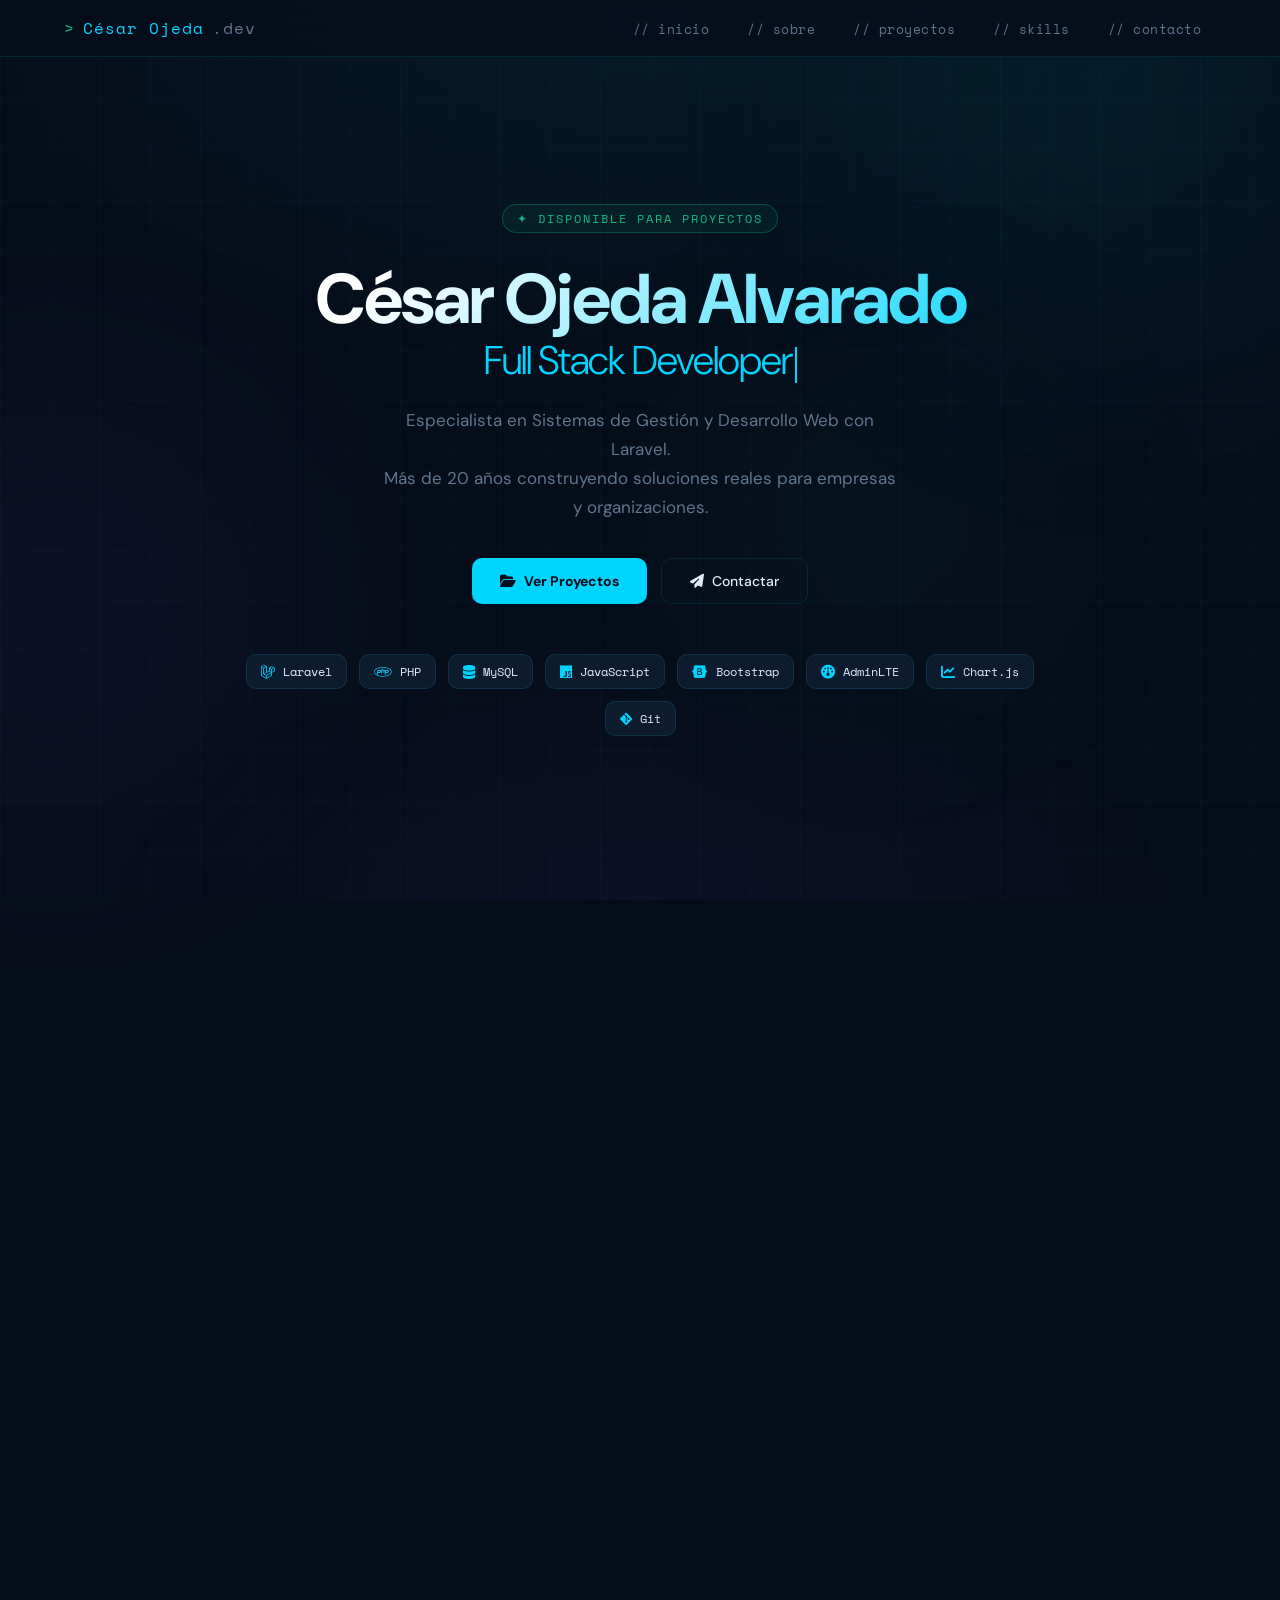
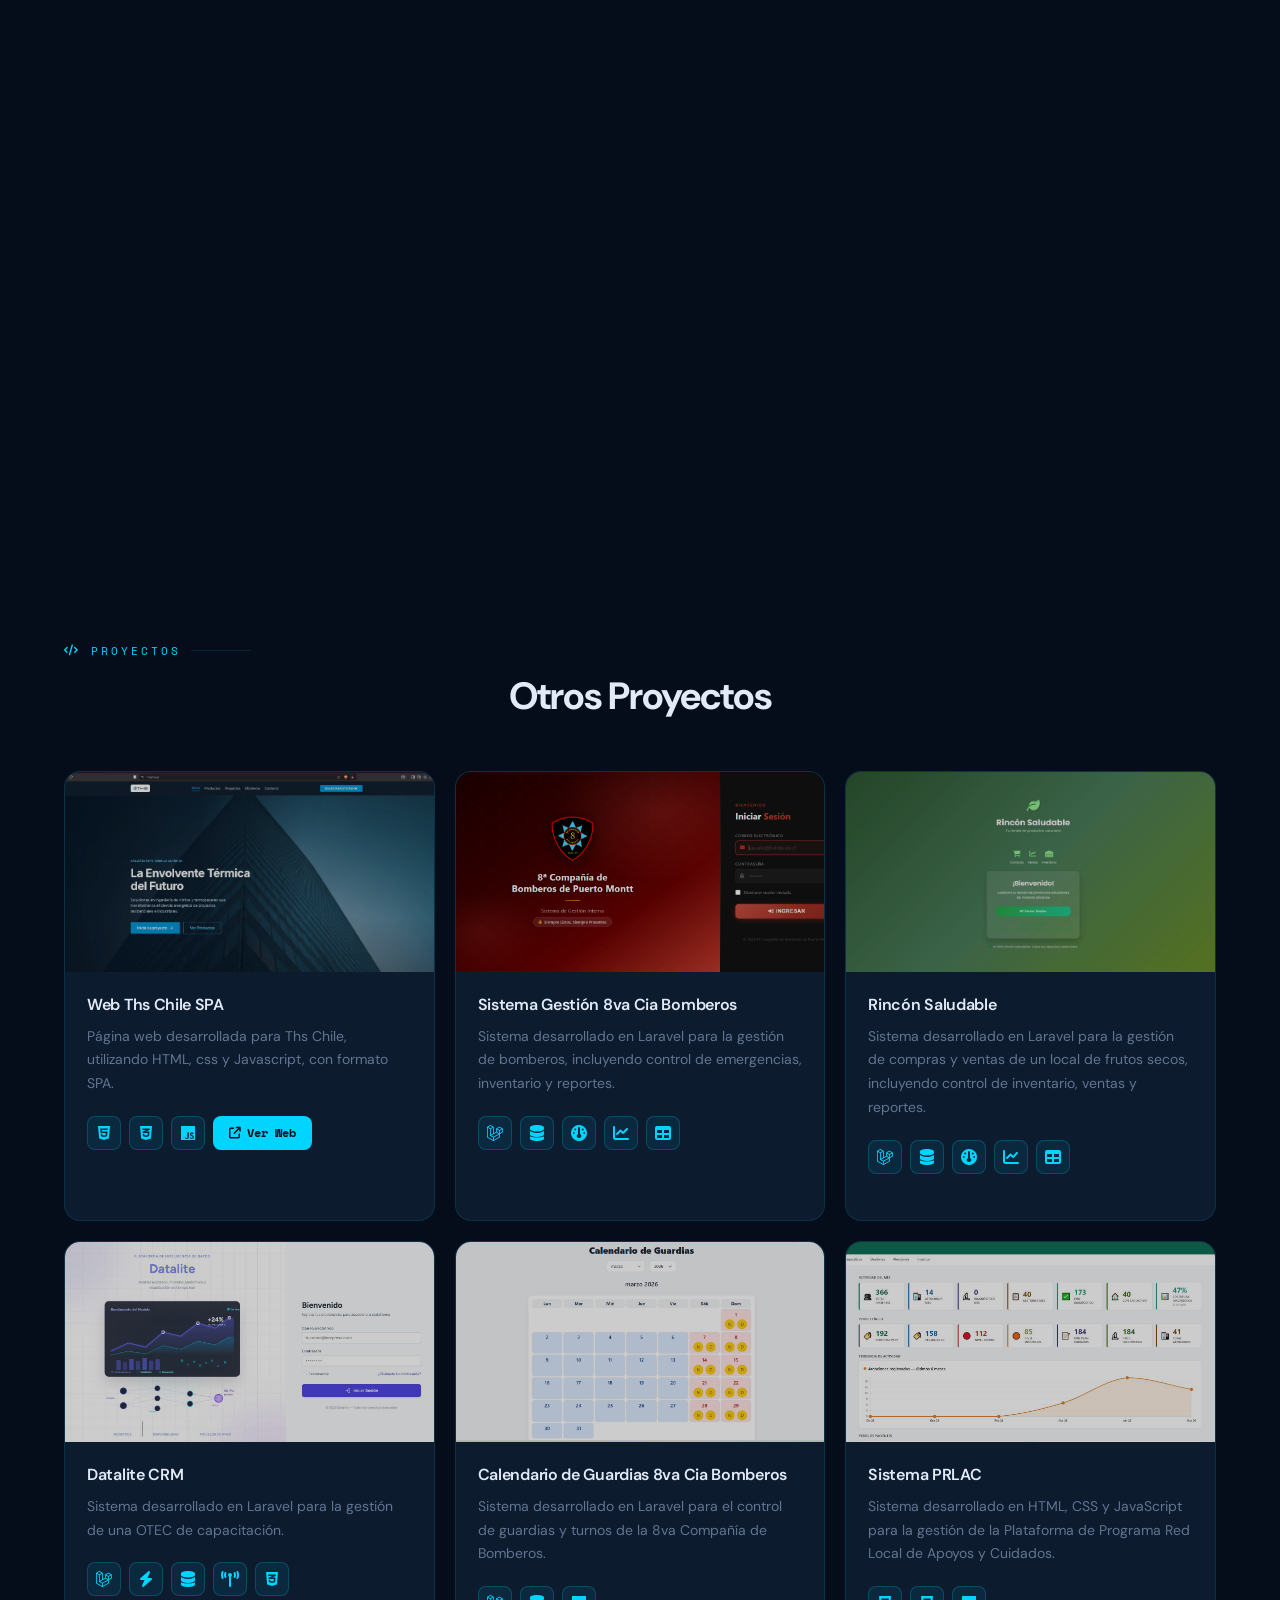
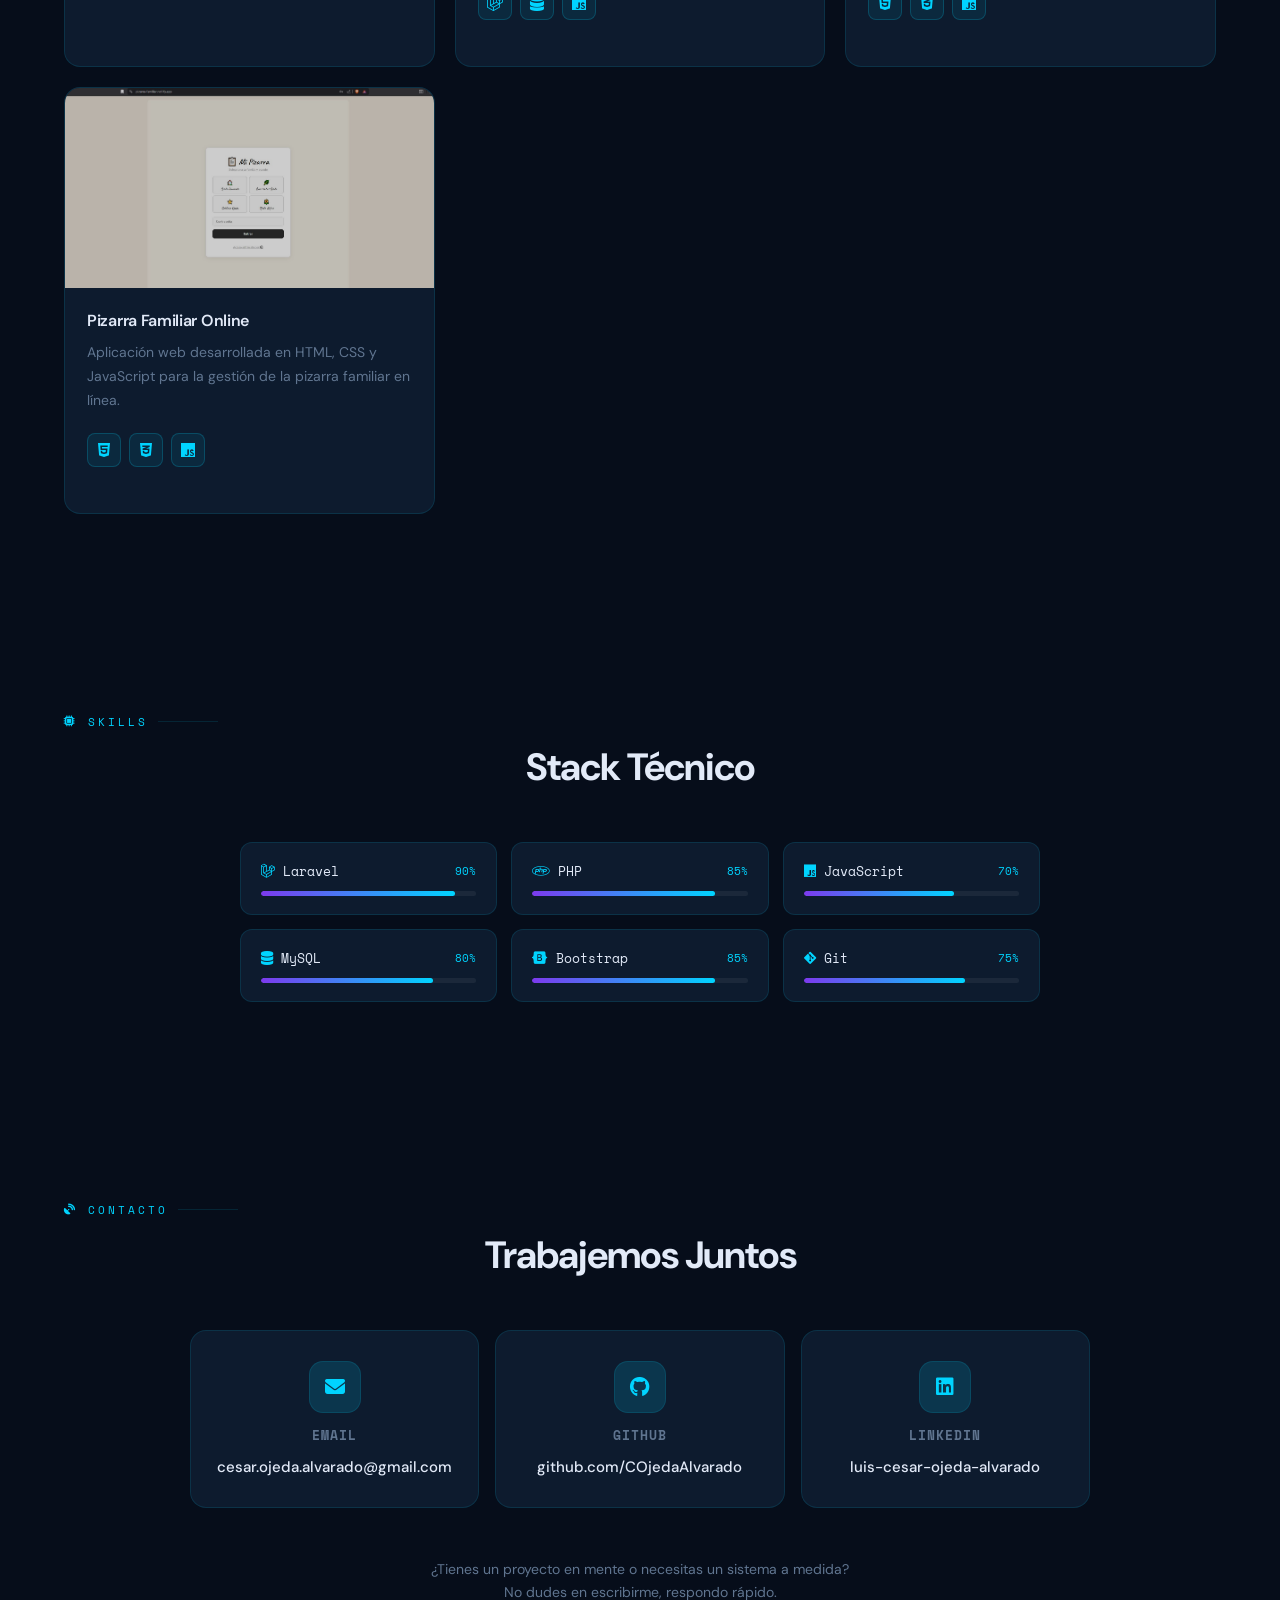
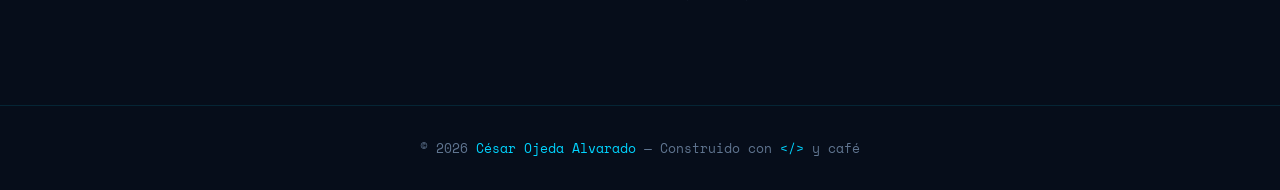
==== index.html @ c08c881d "Modify contact grid and add LinkedIn card Updated the contact grid layout and added a LinkedIn conta" ====
<!DOCTYPE html>
<html lang="es">
<head>
  <meta charset="UTF-8">
  <meta name="viewport" content="width=device-width, initial-scale=1.0">
  <title>César Ojeda Alvarado — Full Stack Developer</title>
  <link rel="icon" href="data:image/svg+xml,%3Csvg xmlns='http://www.w3.org/2000/svg' viewBox='0 0 100 100'%3E%3Crect width='100' height='100' rx='18' fill='%23060d1a'/%3E%3Crect x='4' y='4' width='92' height='92' rx='15' fill='none' stroke='%2300d4ff' stroke-width='2' opacity='0.5'/%3E%3Ctext x='50' y='56' font-size='34' font-weight='700' text-anchor='middle' fill='%2300d4ff' font-family='monospace' letter-spacing='-1'%3ECOA%3C/text%3E%3C/svg%3E">
  <link rel="stylesheet" href="https://cdnjs.cloudflare.com/ajax/libs/font-awesome/6.5.0/css/all.min.css">
  <link href="https://fonts.googleapis.com/css2?family=Space+Mono:wght@400;700&family=DM+Sans:wght@300;400;500;700&display=swap" rel="stylesheet">
  <style>
    /* LOADER */
    #loader{position:fixed;inset:0;background:#060d1a;display:flex;flex-direction:column;align-items:center;justify-content:center;gap:20px;z-index:9999;transition:opacity .5s ease}
    .loader-ring{position:relative;width:64px;height:64px}
    .loader-ring::before,.loader-ring::after{content:'';position:absolute;inset:0;border-radius:50%;border:3px solid transparent}
    .loader-ring::before{border-top-color:#00d4ff;animation:spin 1s linear infinite}
    .loader-ring::after{border-bottom-color:rgba(124,58,237,0.6);animation:spin 1.6s linear infinite reverse}
    .loader-dot{position:absolute;top:50%;left:50%;width:10px;height:10px;border-radius:50%;background:#00d4ff;transform:translate(-50%,-50%);box-shadow:0 0 12px #00d4ff;animation:pdot 1s ease-in-out infinite alternate}
    .loader-text{font-family:'Space Mono',monospace;font-size:12px;color:rgba(0,212,255,0.6);letter-spacing:3px;text-transform:uppercase;animation:fload 1.2s ease-in-out infinite alternate}
    @keyframes spin{to{transform:rotate(360deg)}}
    @keyframes pdot{from{opacity:.4;transform:translate(-50%,-50%) scale(.8)}to{opacity:1;transform:translate(-50%,-50%) scale(1.2)}}
    @keyframes fload{from{opacity:.3}to{opacity:.9}}

    /* BASE */
    :root{
      --bg:#060d1a;--surface:#0d1b2e;--accent:#00d4ff;--accent2:#7c3aed;
      --accent3:#10b981;--text:#e2eaf8;--muted:#607590;
      --border:rgba(0,212,255,0.12);--glow:rgba(0,212,255,0.15);
      --mono:'Space Mono',monospace;--sans:'DM Sans',sans-serif;
    }
    *,*::before,*::after{margin:0;padding:0;box-sizing:border-box}
    html{scroll-behavior:smooth}
    body{background:var(--bg);color:var(--text);font-family:var(--sans);overflow-x:hidden}
    body::before{content:'';position:fixed;inset:0;pointer-events:none;z-index:0;background-image:linear-gradient(rgba(0,212,255,0.03) 1px,transparent 1px),linear-gradient(90deg,rgba(0,212,255,0.03) 1px,transparent 1px);background-size:50px 50px}

    /* ORBS */
    .orb{position:fixed;border-radius:50%;filter:blur(120px);pointer-events:none;z-index:0;animation:drift 12s ease-in-out infinite alternate}
    .orb-1{width:500px;height:500px;background:rgba(0,212,255,0.06);top:-150px;right:-100px}
    .orb-2{width:400px;height:400px;background:rgba(124,58,237,0.07);bottom:10%;left:-150px;animation-delay:-5s}
    .orb-3{width:300px;height:300px;background:rgba(16,185,129,0.05);top:40%;right:20%;animation-delay:-3s}
    @keyframes drift{from{transform:translate(0,0) scale(1)}to{transform:translate(30px,-30px) scale(1.05)}}

    /* HEADER */
    header{position:fixed;width:100%;top:0;z-index:1000;background:rgba(6,13,26,0.85);backdrop-filter:blur(20px);-webkit-backdrop-filter:blur(20px);border-bottom:1px solid var(--border)}
    nav{display:flex;justify-content:space-between;align-items:center;max-width:1200px;margin:auto;padding:16px 24px}
    .logo{font-family:var(--mono);font-size:16px;color:var(--accent);letter-spacing:1px;display:flex;align-items:center;gap:8px;animation:lglow 3s ease-in-out infinite alternate}
    .logo span{color:var(--muted)}
    .logo::before{content:'>';color:var(--accent3);animation:blink 1.2s step-end infinite}
    @keyframes lglow{from{text-shadow:none}to{text-shadow:0 0 12px rgba(0,212,255,0.6),0 0 24px rgba(0,212,255,0.2)}}
    @keyframes blink{0%,100%{opacity:1}50%{opacity:0}}
    #navMenu{display:flex;list-style:none;gap:8px}
    #navMenu li a{color:var(--muted);text-decoration:none;font-size:13px;font-family:var(--mono);padding:6px 14px;border-radius:6px;border:1px solid transparent;transition:all .25s;letter-spacing:.5px}
    #navMenu li a:hover{color:var(--accent);border-color:var(--border);background:var(--glow)}
    .hamburger{display:none;flex-direction:column;justify-content:center;gap:5px;background:none;border:1px solid var(--border);border-radius:8px;padding:8px 10px;cursor:pointer;z-index:1100}
    .hamburger span{display:block;width:20px;height:2px;background:var(--accent);border-radius:2px;transition:all .3s;transform-origin:center}
    .hamburger.open span:nth-child(1){transform:translateY(7px) rotate(45deg)}
    .hamburger.open span:nth-child(2){opacity:0;transform:scaleX(0)}
    .hamburger.open span:nth-child(3){transform:translateY(-7px) rotate(-45deg)}

    /* HERO */
    .hero{position:relative;min-height:100vh;display:flex;align-items:center;justify-content:center;text-align:center;z-index:1;padding:120px 24px 80px;overflow:hidden}
    .hero::after{content:'';position:absolute;inset:0;pointer-events:none;background:radial-gradient(ellipse 80% 60% at 50% 0%,rgba(0,212,255,0.07) 0%,transparent 70%),radial-gradient(ellipse 60% 40% at 50% 100%,rgba(124,58,237,0.06) 0%,transparent 70%)}
    .hero-content{position:relative;z-index:2;max-width:860px}
    .hero-tag{display:inline-block;font-family:var(--mono);font-size:12px;color:var(--accent3);border:1px solid rgba(16,185,129,0.3);background:rgba(16,185,129,0.08);padding:5px 14px;border-radius:20px;margin-bottom:28px;letter-spacing:2px;text-transform:uppercase;animation:fadeUp .8s ease both}
    .hero h2{font-family:var(--sans);font-size:clamp(32px,5.5vw,72px);font-weight:700;line-height:1.1;letter-spacing:-2px;margin-bottom:10px;animation:fadeUp .8s ease .15s both}
    .hero h2 .name{display:block;white-space:nowrap;background:linear-gradient(135deg,#fff 20%,var(--accent) 100%);-webkit-background-clip:text;-webkit-text-fill-color:transparent;background-clip:text}
    .hero h2 .role{display:block;font-size:clamp(22px,4vw,40px);color:var(--accent);letter-spacing:-1px;font-weight:300;min-height:1.2em}
    .role-cursor{display:inline-block;width:2px;height:.9em;background:var(--accent);vertical-align:middle;margin-left:3px;animation:cblink .8s step-end infinite}
    @keyframes cblink{0%,100%{opacity:1}50%{opacity:0}}
    .hero-desc{color:var(--muted);font-size:17px;max-width:520px;margin:20px auto 36px;line-height:1.7;animation:fadeUp .8s ease .3s both}
    .hero-ctas{display:flex;gap:14px;justify-content:center;flex-wrap:wrap;animation:fadeUp .8s ease .45s both}
    @keyframes fadeUp{from{opacity:0;transform:translateY(24px)}to{opacity:1;transform:translateY(0)}}

    /* HERO TECH — igual estilo que skill-item */
    .hero-tech{display:flex;gap:12px;justify-content:center;flex-wrap:wrap;margin-top:50px;animation:fadeUp .8s ease .6s both}
    .tech-pill{
      display:inline-flex;align-items:center;gap:8px;
      font-family:var(--mono);font-size:12px;color:var(--text);
      background:var(--surface);
      border:1px solid var(--border);
      padding:8px 14px;border-radius:10px;
      transition:all .25s;
    }
    .tech-pill i{color:var(--accent);font-size:14px}
    .tech-pill:hover{border-color:rgba(0,212,255,0.4);background:rgba(0,212,255,0.08);transform:translateY(-2px);box-shadow:0 4px 14px rgba(0,212,255,0.15)}

    /* BUTTONS */
    .btn-primary{display:inline-flex;align-items:center;gap:8px;padding:13px 28px;background:var(--accent);color:var(--bg);border-radius:10px;text-decoration:none;font-weight:700;font-size:14px;transition:all .25s;position:relative;overflow:hidden}
    .btn-primary::before{content:'';position:absolute;inset:0;background:linear-gradient(135deg,transparent 30%,rgba(255,255,255,0.2));opacity:0;transition:opacity .25s}
    .btn-primary:hover{transform:translateY(-2px);box-shadow:0 8px 30px rgba(0,212,255,0.35)}
    .btn-primary:hover::before{opacity:1}
    .btn-ghost{display:inline-flex;align-items:center;gap:8px;padding:13px 28px;background:transparent;color:var(--text);border:1px solid var(--border);border-radius:10px;text-decoration:none;font-weight:500;font-size:14px;transition:all .25s}
    .btn-ghost:hover{border-color:var(--accent);color:var(--accent);background:var(--glow);transform:translateY(-2px)}

    /* SECTIONS */
    section{position:relative;z-index:1;padding:100px 24px;max-width:1200px;margin:auto}
    .section-label{font-family:var(--mono);font-size:11px;color:var(--accent);letter-spacing:3px;text-transform:uppercase;margin-bottom:12px;display:flex;align-items:center;gap:10px}
    .section-label::after{content:'';flex:1;height:1px;background:var(--border);max-width:60px}
    h3{font-size:clamp(28px,4vw,38px);font-weight:700;letter-spacing:-1px;margin-bottom:50px;text-align:center}

    /* SOBRE */
    #sobre > p{color:var(--muted);font-size:17px;line-height:1.8;max-width:700px;margin:0 auto 50px;text-align:center}
    .stats{display:grid;grid-template-columns:repeat(auto-fit,minmax(160px,1fr));gap:16px}
    .stat{background:var(--surface);border:1px solid var(--border);border-radius:16px;padding:28px 20px;text-align:center;transition:all .3s;position:relative;overflow:hidden}
    .stat::before{content:'';position:absolute;top:0;left:0;right:0;height:2px;background:linear-gradient(90deg,var(--accent2),var(--accent));opacity:0;transition:opacity .3s}
    .stat:hover{transform:translateY(-4px);border-color:rgba(0,212,255,0.3)}
    .stat:hover::before{opacity:1}
    .stat h4{font-size:38px;font-weight:700;color:var(--accent);font-family:var(--mono)}
    .stat p{font-size:13px;color:var(--muted);margin-top:4px}

    /* DESTACADO */
    .destacado{display:grid;grid-template-columns:1fr 1fr;background:var(--surface);border:1px solid var(--border);border-radius:20px;overflow:hidden;transition:border-color .3s}
    .destacado:hover{border-color:rgba(0,212,255,0.3)}
    .destacado img{width:100%;height:100%;min-height:320px;object-fit:cover;display:block;filter:brightness(0.85);transition:filter .4s}
    .destacado:hover img{filter:brightness(1)}
    .destacado-info{padding:40px;display:flex;flex-direction:column;justify-content:center}
    .destacado-info .proj-label{font-family:var(--mono);font-size:11px;color:var(--accent3);letter-spacing:2px;text-transform:uppercase;margin-bottom:12px}
    .destacado-info h4{font-size:24px;font-weight:700;letter-spacing:-.5px;margin-bottom:14px}
    .destacado-info p{color:var(--muted);font-size:14px;line-height:1.7;margin-bottom:20px}

    /* BADGES con icono + tooltip */
    .badges{display:flex;flex-wrap:wrap;gap:8px;margin-bottom:24px}
    .badges span{position:relative;display:inline-flex;align-items:center;justify-content:center;width:34px;height:34px;background:rgba(0,212,255,0.08);color:var(--accent);border:1px solid rgba(0,212,255,0.2);border-radius:8px;font-size:16px;cursor:default;transition:all .2s}
    .badges span:hover{background:rgba(0,212,255,0.18);border-color:rgba(0,212,255,0.5);transform:translateY(-2px);box-shadow:0 4px 14px rgba(0,212,255,0.2)}
    .badges span::after{content:attr(data-tip);position:absolute;bottom:calc(100% + 7px);left:50%;transform:translateX(-50%);background:#0d1b2e;color:var(--text);font-family:var(--mono);font-size:10px;letter-spacing:.5px;padding:4px 8px;border-radius:6px;border:1px solid var(--border);white-space:nowrap;pointer-events:none;opacity:0;transition:opacity .2s;z-index:10}
    .badges span::before{content:'';position:absolute;bottom:calc(100% + 2px);left:50%;transform:translateX(-50%);border:4px solid transparent;border-top-color:#0d1b2e;pointer-events:none;opacity:0;transition:opacity .2s;z-index:10}
    .badges span:hover::after,.badges span:hover::before{opacity:1}
    .card-buttons{display:flex;gap:10px;flex-wrap:wrap}
    .btn-small{display:inline-flex;align-items:center;gap:6px;padding:8px 16px;font-size:12px;border-radius:8px;font-weight:600;text-decoration:none;transition:all .2s;font-family:var(--mono)}
    .btn-small.primary{background:var(--accent);color:var(--bg)}
    .btn-small.primary:hover{box-shadow:0 4px 20px rgba(0,212,255,0.35);transform:translateY(-1px)}
    .btn-small.ghost{background:transparent;color:var(--text);border:1px solid var(--border)}
    .btn-small.ghost:hover{border-color:var(--accent);color:var(--accent)}

    /* GRID */
    .grid{display:grid;grid-template-columns:repeat(auto-fit,minmax(280px,1fr));gap:20px}
    .card{background:var(--surface);border:1px solid var(--border);border-radius:16px;overflow:hidden;transition:all .3s}
    .card:hover{transform:translateY(-6px);border-color:rgba(0,212,255,0.3)}
    .card-img-wrap{overflow:hidden}
    .card img{width:100%;height:200px;object-fit:cover;display:block;filter:brightness(0.8);transition:transform .5s,filter .3s}
    .card:hover img{transform:scale(1.04);filter:brightness(1)}
    .card-body{padding:22px}
    .card-body h4{font-size:16px;font-weight:600;margin-bottom:10px;letter-spacing:-.3px}

    /* SKILLS */
    .skills-grid{display:grid;grid-template-columns:repeat(auto-fit,minmax(240px,1fr));gap:14px;max-width:800px;margin:auto}
    .skill-item{background:var(--surface);border:1px solid var(--border);border-radius:12px;padding:18px 20px;transition:border-color .3s}
    .skill-item:hover{border-color:rgba(0,212,255,0.3)}
    .skill-header{display:flex;justify-content:space-between;align-items:center;margin-bottom:10px}
    .skill-name{font-family:var(--mono);font-size:13px;color:var(--text);display:flex;align-items:center;gap:8px}
    .skill-name i{color:var(--accent);font-size:14px}
    .skill-pct{font-family:var(--mono);font-size:11px;color:var(--accent)}
    .barra{background:rgba(255,255,255,0.06);border-radius:20px;height:5px;overflow:hidden}
    .progreso{height:100%;background:linear-gradient(90deg,var(--accent2),var(--accent));border-radius:20px;width:0;transition:width 1.4s cubic-bezier(.4,0,.2,1)}

    /* CONTACTO */
    #contacto{text-align:center}
    .contact-grid{display:grid;grid-template-columns:repeat(3,1fr);gap:16px;max-width:900px;margin:0 auto 50px}
    .contact-card{background:var(--surface);border:1px solid var(--border);border-radius:16px;padding:30px 24px;text-decoration:none;color:var(--text);transition:all .3s;display:flex;flex-direction:column;align-items:center;gap:12px;position:relative;overflow:hidden}
    .contact-card::before{content:'';position:absolute;bottom:0;left:0;right:0;height:2px;background:linear-gradient(90deg,var(--accent2),var(--accent));transform:scaleX(0);transition:transform .3s;transform-origin:left}
    .contact-card:hover{transform:translateY(-4px);border-color:rgba(0,212,255,0.3)}
    .contact-card:hover::before{transform:scaleX(1)}
    .contact-icon{width:52px;height:52px;border-radius:14px;background:var(--glow);border:1px solid var(--border);display:flex;align-items:center;justify-content:center;font-size:20px;color:var(--accent);transition:all .3s}
    .contact-card:hover .contact-icon{background:rgba(0,212,255,0.15);box-shadow:0 0 20px rgba(0,212,255,0.2)}
    .contact-card h4{font-size:13px;color:var(--muted);font-family:var(--mono);letter-spacing:1px}
    .contact-card p{font-size:15px;font-weight:500;word-break:break-all}
    .contact-note{color:var(--muted);font-size:14px;max-width:440px;margin:0 auto;line-height:1.7}

    /* FOOTER */
    footer{border-top:1px solid var(--border);text-align:center;padding:32px 24px;color:var(--muted);font-size:13px;font-family:var(--mono);position:relative;z-index:1}
    footer span{color:var(--accent)}

    /* BACK TO TOP */
    .back-top{position:fixed;bottom:28px;right:28px;width:44px;height:44px;background:var(--accent);color:var(--bg);border-radius:12px;display:flex;align-items:center;justify-content:center;text-decoration:none;font-size:16px;z-index:999;opacity:0;transform:translateY(12px);transition:opacity .3s,transform .3s,box-shadow .3s;pointer-events:none}
    .back-top.show{opacity:1;transform:translateY(0);pointer-events:all}
    .back-top:hover{box-shadow:0 6px 24px rgba(0,212,255,0.4);transform:translateY(-2px)}

    /* SCROLL REVEAL */
    .animar{opacity:0;transform:translateY(32px);transition:opacity .7s ease,transform .7s ease}
    .animar.visible{opacity:1;transform:translateY(0)}

    /* SCROLLBAR */
    ::-webkit-scrollbar{width:5px}
    ::-webkit-scrollbar-track{background:var(--bg)}
    ::-webkit-scrollbar-thumb{background:var(--border);border-radius:10px}

    /* MODAL CARRUSEL */
    .modal-overlay{position:fixed;inset:0;background:rgba(0,0,0,0.85);backdrop-filter:blur(8px);-webkit-backdrop-filter:blur(8px);z-index:2000;display:flex;align-items:center;justify-content:center;opacity:0;pointer-events:none;transition:opacity .3s ease}
    .modal-overlay.active{opacity:1;pointer-events:all}
    .modal-box{position:relative;width:90%;max-width:820px;background:var(--surface);border:1px solid var(--border);border-radius:20px;overflow:hidden;transform:scale(.95);transition:transform .3s ease}
    .modal-overlay.active .modal-box{transform:scale(1)}
    .modal-close{position:absolute;top:12px;right:12px;z-index:10;width:36px;height:36px;border-radius:10px;background:rgba(0,0,0,0.5);border:1px solid var(--border);color:var(--text);font-size:16px;cursor:pointer;display:flex;align-items:center;justify-content:center;transition:all .2s}
    .modal-close:hover{background:rgba(0,212,255,0.15);color:var(--accent);border-color:rgba(0,212,255,0.4)}
    .carousel{position:relative;width:100%;overflow:hidden}
    .carousel-track{display:flex;transition:transform .4s cubic-bezier(.4,0,.2,1);width:100%}
    .carousel-slide{flex:0 0 100%;width:100%}
    .carousel-slide img{width:100%;max-height:520px;object-fit:cover;display:block}
    .carousel-btn{position:absolute;top:50%;transform:translateY(-50%);z-index:5;width:40px;height:40px;border-radius:10px;background:rgba(6,13,26,0.7);border:1px solid var(--border);color:var(--text);font-size:15px;cursor:pointer;display:flex;align-items:center;justify-content:center;transition:all .2s}
    .carousel-btn:hover{background:rgba(0,212,255,0.2);border-color:rgba(0,212,255,0.5);color:var(--accent)}
    .carousel-prev{left:12px}
    .carousel-next{right:12px}
    .carousel-dots{display:flex;justify-content:center;gap:8px;padding:14px 0 18px}
    .carousel-dot{width:8px;height:8px;border-radius:50%;background:var(--border);cursor:pointer;transition:all .25s;border:none}
    .carousel-dot.active{background:var(--accent);box-shadow:0 0 8px rgba(0,212,255,0.5)}
    .card-img-wrap.clickable{cursor:pointer}
    .card-img-wrap.clickable img{transition:transform .5s,filter .3s,box-shadow .3s}
    .card-img-wrap.clickable:hover img{transform:scale(1.04);filter:brightness(1);box-shadow:0 0 0 2px rgba(0,212,255,0.4)}

    /* RESPONSIVE */
    @media(max-width:900px){
      .destacado{grid-template-columns:1fr}
      .destacado img{min-height:240px}
    }
    @media(max-width:640px){
      .hamburger{display:flex}
      #navMenu{position:fixed;top:0;left:0;right:0;flex-direction:column;gap:6px;background:rgba(6,13,26,0.97);backdrop-filter:blur(20px);-webkit-backdrop-filter:blur(20px);padding:80px 24px 40px;border-bottom:1px solid var(--border);transform:translateY(-110%);transition:transform .35s cubic-bezier(.4,0,.2,1);z-index:1050}
      #navMenu.open{transform:translateY(0)}
      #navMenu li a{display:block;font-size:16px;padding:14px 18px;border-radius:10px;border:1px solid transparent}
      #navMenu li a:hover{border-color:var(--border);background:var(--glow);color:var(--accent)}
      section{padding:70px 18px}
      .hero-tech{gap:8px}
      .tech-pill{font-size:11px;padding:7px 11px}
    }
  </style>
</head>
<body>

<div id="loader">
  <div class="loader-ring"><div class="loader-dot"></div></div>
  <div class="loader-text">cargando...</div>
</div>

<div class="orb orb-1"></div>
<div class="orb orb-2"></div>
<div class="orb orb-3"></div>

<header>
  <nav>
    <div class="logo">César Ojeda<span>.dev</span></div>
    <ul id="navMenu">
      <li><a href="#inicio">// inicio</a></li>
      <li><a href="#sobre">// sobre</a></li>
      <li><a href="#proyectos">// proyectos</a></li>
      <li><a href="#skills">// skills</a></li>
      <li><a href="#contacto">// contacto</a></li>
    </ul>
    <button class="hamburger" id="hamburger" aria-label="Abrir menú">
      <span></span><span></span><span></span>
    </button>
  </nav>
</header>

<div class="hero" id="inicio">
  <div class="hero-content">
    <div class="hero-tag">&#x2726; Disponible para proyectos</div>
    <h2>
      <span class="name">César Ojeda Alvarado</span>
      <span class="role" id="typing-target"><span class="role-cursor"></span></span>
    </h2>
    <p class="hero-desc">
      Especialista en Sistemas de Gestión y Desarrollo Web con Laravel.<br>
      Más de 20 años construyendo soluciones reales para empresas y organizaciones.
    </p>
    <div class="hero-ctas">
      <a href="#proyectos" class="btn-primary"><i class="fa-solid fa-folder-open"></i> Ver Proyectos</a>
      <a href="#contacto" class="btn-ghost"><i class="fa-solid fa-paper-plane"></i> Contactar</a>
    </div>
    <div class="hero-tech">
      <span class="tech-pill"><i class="fa-brands fa-laravel"></i> Laravel</span>
      <span class="tech-pill"><i class="fa-brands fa-php"></i> PHP</span>
      <span class="tech-pill"><i class="fa-solid fa-database"></i> MySQL</span>
      <span class="tech-pill"><i class="fa-brands fa-js"></i> JavaScript</span>
      <span class="tech-pill"><i class="fa-brands fa-bootstrap"></i> Bootstrap</span>
      <span class="tech-pill"><i class="fa-solid fa-gauge"></i> AdminLTE</span>
      <span class="tech-pill"><i class="fa-solid fa-chart-line"></i> Chart.js</span>
      <span class="tech-pill"><i class="fa-brands fa-git-alt"></i> Git</span>
    </div>
  </div>
</div>

<section id="sobre" class="animar">
  <div class="section-label"><i class="fa-solid fa-terminal"></i> sobre mí</div>
  <h3>Experiencia que genera valor</h3>
  <p>Ingeniero en Informática con más de 20 años desarrollando sistemas para empresas. Especialista en sistemas de gestión, Laravel, MySQL y automatización de procesos.</p>
  <div class="stats">
    <div class="stat"><h4>20+</h4><p>Años de experiencia</p></div>
    <div class="stat"><h4>10+</h4><p>Sistemas desarrollados</p></div>
    <div class="stat"><h4>5</h4><p>Sistemas activos</p></div>
    <div class="stat"><h4>100%</h4><p>Proyectos reales</p></div>
  </div>
</section>

<section class="animar">
  <div class="section-label"><i class="fa-solid fa-star"></i> destacado</div>
  <h3>Proyecto Principal</h3>
  <div class="destacado">
    <div class="card-img-wrap clickable" id="cotizaImgTrigger" style="min-height:320px"><img src="img/cotiza1.JPG" alt="Sistema Cotizador Termopaneles Plabal" style="height:100%;min-height:320px"></div>
    <div class="destacado-info">
      <div class="proj-label">&#x2726; Proyecto Destacado</div>
      <h4>Sistema Cotizador Termopaneles Plabal</h4>
      <p>Sistema desarrollado en Laravel para el ingreso de cotizaciones de termopaneles, gestión de clientes y producción y despacho de termopaneles.</p>
      <div class="badges">
        <span data-tip="Laravel"><i class="fa-brands fa-laravel"></i></span>
        <span data-tip="MySQL"><i class="fa-solid fa-database"></i></span>
        <span data-tip="AdminLTE"><i class="fa-solid fa-gauge"></i></span>
        <span data-tip="Chart.js"><i class="fa-solid fa-chart-line"></i></span>
        <span data-tip="DataTables"><i class="fa-solid fa-table"></i></span>
      </div>
      <div class="card-buttons">
        <a href="https://cotizador.thschile.cl" target="_blank" class="btn-small primary"><i class="fa-solid fa-arrow-up-right-from-square"></i> Ver Sistema</a>
        <a href="https://github.com/COjedaAlvarado" class="btn-small ghost" target="_blank"><i class="fa-brands fa-github"></i> GitHub</a>
      </div>
    </div>
  </div>
</section>

<section id="proyectos" class="animar">
  <div class="section-label"><i class="fa-solid fa-code"></i> proyectos</div>
  <h3>Otros Proyectos</h3>
  <div class="grid">
        <div class="card">
      <div class="card-img-wrap clickable" id="thsImgTrigger"><img src="img/ths1.JPG" alt="Web Ths Chile SPA"></div>
      <div class="card-body"> 
        <h4>Web Ths Chile SPA</h4>
        <p style="color:var(--muted);font-size:14px;line-height:1.7;margin-bottom:20px">Página web desarrollada para Ths Chile, utilizando HTML, css y Javascript, con formato SPA.</p>
        <div class="badges">
           <span data-tip="HTML"><i class="fa-brands fa-html5"></i></span>
          <span data-tip="CSS"><i class="fa-brands fa-css3-alt"></i></span>
          <span data-tip="JavaScript"><i class="fa-brands fa-js"></i></span>
          <a href="https://www.thschile.cl" target="_blank" class="btn-small primary"><i class="fa-solid fa-arrow-up-right-from-square"></i> Ver Web</a>
        </div>
      </div>
    </div>
    <div class="card">
      <div class="card-img-wrap clickable" id="gestionImgTrigger"><img src="img/gestion8.png" alt="Sistema Gestión Bomberos"></div>
      <div class="card-body"> 
        <h4>Sistema Gestión 8va Cia Bomberos</h4>
        <p style="color:var(--muted);font-size:14px;line-height:1.7;margin-bottom:20px">Sistema desarrollado en Laravel para la gestión de bomberos, incluyendo control de emergencias, inventario y reportes.</p>
        <div class="badges">
          <span data-tip="Laravel"><i class="fa-brands fa-laravel"></i></span>
          <span data-tip="MySQL"><i class="fa-solid fa-database"></i></span>
          <span data-tip="AdminLTE"><i class="fa-solid fa-gauge"></i></span>
          <span data-tip="Chart.js"><i class="fa-solid fa-chart-line"></i></span>
          <span data-tip="DataTables"><i class="fa-solid fa-table"></i></span>
        </div>
      </div>
    </div>
    <div class="card">
      <div class="card-img-wrap clickable" id="rsImgTrigger"><img src="img/rs1.JPG" alt="Rincón Saludable"></div>
      <div class="card-body">
        <h4>Rincón Saludable</h4>
        <p style="color:var(--muted);font-size:14px;line-height:1.7;margin-bottom:20px">Sistema desarrollado en Laravel para la gestión de compras y ventas de un local de frutos secos, incluyendo control de inventario, ventas y reportes.</p>
        <div class="badges">
          <span data-tip="Laravel"><i class="fa-brands fa-laravel"></i></span>
          <span data-tip="MySQL"><i class="fa-solid fa-database"></i></span>
          <span data-tip="AdminLTE"><i class="fa-solid fa-gauge"></i></span>
          <span data-tip="Chart.js"><i class="fa-solid fa-chart-line"></i></span>
          <span data-tip="DataTables"><i class="fa-solid fa-table"></i></span>
        </div>
      </div>
    </div>
    <div class="card">
      <div class="card-img-wrap clickable" id="dataliteImgTrigger"><img src="img/datalite.jpg" alt="Datalite CRM"></div>
      <div class="card-body">
        <h4>Datalite CRM</h4>
        <p style="color:var(--muted);font-size:14px;line-height:1.7;margin-bottom:20px">Sistema desarrollado en Laravel para la gestión de una OTEC de capacitación.</p>
        <div class="badges">
          <span data-tip="Laravel"><i class="fa-brands fa-laravel"></i></span>
          <span data-tip="Vite"><i class="fa-solid fa-bolt"></i></span>
          <span data-tip="MySQL"><i class="fa-solid fa-database"></i></span>
          <span data-tip="Livewire"><i class="fa-solid fa-tower-broadcast"></i></span>
          <span data-tip="Tailwind CSS"><i class="fa-brands fa-css3-alt"></i></span>
        </div>
      </div>
    </div>
    <!-- <div class="card">
      <div class="card-img-wrap"><img src="img/p2.jpg" alt="RPM Repuestos"></div>
      <div class="card-body">
        <h4>RPM Repuestos</h4>
        <div class="badges">
          <span data-tip="PHP"><i class="fa-brands fa-php"></i></span>
          <span data-tip="MySQL"><i class="fa-solid fa-database"></i></span>
        </div>
      </div>
    </div> -->
    <div class="card">
      <div class="card-img-wrap clickable" id="guardiasImgTrigger"><img src="img/guardias.png" alt="Calendario de Guardias"></div>
      <div class="card-body">
        <h4>Calendario de Guardias 8va Cia Bomberos</h4>
        <p style="color:var(--muted);font-size:14px;line-height:1.7;margin-bottom:20px">Sistema desarrollado en Laravel para el control de guardias y turnos de la 8va Compañía de Bomberos.</p>
        <div class="badges">
          <span data-tip="Laravel"><i class="fa-brands fa-laravel"></i></span>
          <span data-tip="MySQL"><i class="fa-solid fa-database"></i></span>
          <span data-tip="JavaScript"><i class="fa-brands fa-js"></i></span>
        </div>
      </div>
    </div>
    <div class="card">
      <div class="card-img-wrap clickable" id="prlacImgTrigger"><img src="img/prlac1.JPG" alt="Sistema PRLAC"></div>
      <div class="card-body">
        <h4>Sistema PRLAC</h4>
        <p style="color:var(--muted);font-size:14px;line-height:1.7;margin-bottom:20px">Sistema desarrollado en HTML, CSS y JavaScript para la gestión de la Plataforma de Programa Red Local de Apoyos y Cuidados.</p>
        <div class="badges">
          <span data-tip="HTML"><i class="fa-brands fa-html5"></i></span>
          <span data-tip="CSS"><i class="fa-brands fa-css3-alt"></i></span>
          <span data-tip="JavaScript"><i class="fa-brands fa-js"></i></span>
        </div>
      </div>
    </div>
        <div class="card">
      <div class="card-img-wrap clickable" id="pizarraImgTrigger"><img src="img/pizarra1.JPG" alt="Pizarra Familiar Online"></div>
      <div class="card-body">
        <h4>Pizarra Familiar Online</h4>
        <p style="color:var(--muted);font-size:14px;line-height:1.7;margin-bottom:20px">Aplicación web desarrollada en HTML, CSS y JavaScript para la gestión de la pizarra familiar en línea.</p>
        <div class="badges">
          <span data-tip="HTML"><i class="fa-brands fa-html5"></i></span>
          <span data-tip="CSS"><i class="fa-brands fa-css3-alt"></i></span>
          <span data-tip="JavaScript"><i class="fa-brands fa-js"></i></span>
        </div>
      </div>
    </div>
  </div>
</section>

<section id="skills" class="animar">
  <div class="section-label"><i class="fa-solid fa-microchip"></i> skills</div>
  <h3>Stack Técnico</h3>
  <div class="skills-grid">
    <div class="skill-item">
      <div class="skill-header"><div class="skill-name"><i class="fa-brands fa-laravel"></i> Laravel</div><div class="skill-pct">90%</div></div>
      <div class="barra"><div class="progreso" data-w="90%"></div></div>
    </div>
    <div class="skill-item">
      <div class="skill-header"><div class="skill-name"><i class="fa-brands fa-php"></i> PHP</div><div class="skill-pct">85%</div></div>
      <div class="barra"><div class="progreso" data-w="85%"></div></div>
    </div>
    <div class="skill-item">
      <div class="skill-header"><div class="skill-name"><i class="fa-brands fa-js"></i> JavaScript</div><div class="skill-pct">70%</div></div>
      <div class="barra"><div class="progreso" data-w="70%"></div></div>
    </div>
    <div class="skill-item">
      <div class="skill-header"><div class="skill-name"><i class="fa-solid fa-database"></i> MySQL</div><div class="skill-pct">80%</div></div>
      <div class="barra"><div class="progreso" data-w="80%"></div></div>
    </div>
    <div class="skill-item">
      <div class="skill-header"><div class="skill-name"><i class="fa-brands fa-bootstrap"></i> Bootstrap</div><div class="skill-pct">85%</div></div>
      <div class="barra"><div class="progreso" data-w="85%"></div></div>
    </div>
    <div class="skill-item">
      <div class="skill-header"><div class="skill-name"><i class="fa-brands fa-git-alt"></i> Git</div><div class="skill-pct">75%</div></div>
      <div class="barra"><div class="progreso" data-w="75%"></div></div>
    </div>
  </div>
</section>

<section id="contacto" class="animar">
  <div class="section-label"><i class="fa-solid fa-satellite-dish"></i> contacto</div>
  <h3>Trabajemos Juntos</h3>
  <div class="contact-grid">
    <a href="mailto:cesar.ojeda.alvarado@gmail.com" class="contact-card">
      <div class="contact-icon"><i class="fa-solid fa-envelope"></i></div>
      <h4>EMAIL</h4>
      <p>cesar.ojeda.alvarado&#64;gmail.com</p>
    </a>
    <a href="https://github.com/COjedaAlvarado" target="_blank" class="contact-card">
      <div class="contact-icon"><i class="fa-brands fa-github"></i></div>
      <h4>GITHUB</h4>
      <p>github.com/COjedaAlvarado</p>
    </a>
    <a href="https://www.linkedin.com/in/luis-cesar-ojeda-alvarado-32504a43/" target="_blank" class="contact-card">
      <div class="contact-icon"><i class="fa-brands fa-linkedin"></i></div>
      <h4>LINKEDIN</h4>
      <p>luis-cesar-ojeda-alvarado</p>
    </a>
  </div>
  <p class="contact-note">
    ¿Tienes un proyecto en mente o necesitas un sistema a medida?<br>
    No dudes en escribirme, respondo rápido.
  </p>
</section>

<a href="#inicio" class="back-top" id="backTop" title="Volver arriba">
  <i class="fa-solid fa-arrow-up"></i>
</a>

<footer>
  <p>&#169; 2026 <span>César Ojeda Alvarado</span> &#8212; Construido con <span>&lt;/&gt;</span> y café</p>
</footer>

<!-- MODAL CARRUSEL RS -->
<div id="modalRs" class="modal-overlay" role="dialog" aria-modal="true" aria-label="Galería Rincón Saludable">
  <div class="modal-box">
    <button class="modal-close" id="modalRsClose" aria-label="Cerrar"><i class="fa-solid fa-xmark"></i></button>
    <div class="carousel">
      <div class="carousel-track" id="rsTrack">
        <div class="carousel-slide"><img src="img/rs2.JPG" alt="Rincón Saludable — imagen 1"></div>
        <div class="carousel-slide"><img src="img/rs3.JPG" alt="Rincón Saludable — imagen 2"></div>
        <div class="carousel-slide"><img src="img/rs4.JPG" alt="Rincón Saludable — imagen 3"></div>
      </div>
      <button class="carousel-btn carousel-prev" id="rsPrev" aria-label="Anterior"><i class="fa-solid fa-chevron-left"></i></button>
      <button class="carousel-btn carousel-next" id="rsNext" aria-label="Siguiente"><i class="fa-solid fa-chevron-right"></i></button>
      <div class="carousel-dots" id="rsDots"></div>
    </div>
  </div>
</div>

<!-- MODAL CARRUSEL DATALITE -->
<div id="modalDatalite" class="modal-overlay" role="dialog" aria-modal="true" aria-label="Galería Datalite CRM">
  <div class="modal-box">
    <button class="modal-close" id="modalDataliteClose" aria-label="Cerrar"><i class="fa-solid fa-xmark"></i></button>
    <div class="carousel">
      <div class="carousel-track" id="dataliteTrack">
        <div class="carousel-slide"><img src="img/data2.JPG" alt="Datalite CRM — imagen 1"></div>
        <div class="carousel-slide"><img src="img/data3.JPG" alt="Datalite CRM — imagen 2"></div>
        <div class="carousel-slide"><img src="img/data4.JPG" alt="Datalite CRM — imagen 3"></div>
      </div>
      <button class="carousel-btn carousel-prev" id="datalitePrev" aria-label="Anterior"><i class="fa-solid fa-chevron-left"></i></button>
      <button class="carousel-btn carousel-next" id="dataliteNext" aria-label="Siguiente"><i class="fa-solid fa-chevron-right"></i></button>
      <div class="carousel-dots" id="dataliteDots"></div>
    </div>
  </div>
</div>

<!-- MODAL CARRUSEL GUARDIAS -->
<div id="modalGuardias" class="modal-overlay" role="dialog" aria-modal="true" aria-label="Galería Calendario de Guardias 8va Cia Bomberos">
  <div class="modal-box">
    <button class="modal-close" id="modalGuardiasClose" aria-label="Cerrar"><i class="fa-solid fa-xmark"></i></button>
    <div class="carousel">
      <div class="carousel-track" id="guardiasTrack">
        <div class="carousel-slide"><img src="img/guardia2.JPG" alt="Calendario de Guardias — imagen 1"></div>
        <div class="carousel-slide"><img src="img/guardia3.JPG" alt="Calendario de Guardias — imagen 2"></div>
        <div class="carousel-slide"><img src="img/guardia4.JPG" alt="Calendario de Guardias — imagen 3"></div>
      </div>
      <button class="carousel-btn carousel-prev" id="guardiasPrev" aria-label="Anterior"><i class="fa-solid fa-chevron-left"></i></button>
      <button class="carousel-btn carousel-next" id="guardiasNext" aria-label="Siguiente"><i class="fa-solid fa-chevron-right"></i></button>
      <div class="carousel-dots" id="guardiasDots"></div>
    </div>
  </div>
</div>

<!-- MODAL CARRUSEL GESTION -->
<div id="modalGestion" class="modal-overlay" role="dialog" aria-modal="true" aria-label="Galería Sistema Gestión 8va Cia Bomberos">
  <div class="modal-box">
    <button class="modal-close" id="modalGestionClose" aria-label="Cerrar"><i class="fa-solid fa-xmark"></i></button>
    <div class="carousel">
      <div class="carousel-track" id="gestionTrack">
        <div class="carousel-slide"><img src="img/gestion2.JPG" alt="Sistema Gestión 8va Cia Bomberos — imagen 1"></div>
        <div class="carousel-slide"><img src="img/gestion3.JPG" alt="Sistema Gestión 8va Cia Bomberos — imagen 2"></div>
        <div class="carousel-slide"><img src="img/gestion4.JPG" alt="Sistema Gestión 8va Cia Bomberos — imagen 3"></div>
      </div>
      <button class="carousel-btn carousel-prev" id="gestionPrev" aria-label="Anterior"><i class="fa-solid fa-chevron-left"></i></button>
      <button class="carousel-btn carousel-next" id="gestionNext" aria-label="Siguiente"><i class="fa-solid fa-chevron-right"></i></button>
      <div class="carousel-dots" id="gestionDots"></div>
    </div>
  </div>
</div>

<!-- MODAL CARRUSEL COTIZA -->
<div id="modalCotiza" class="modal-overlay" role="dialog" aria-modal="true" aria-label="Galería Sistema Cotizador PLabal">
  <div class="modal-box">
    <button class="modal-close" id="modalCotizaClose" aria-label="Cerrar"><i class="fa-solid fa-xmark"></i></button>
    <div class="carousel">
      <div class="carousel-track" id="cotizaTrack">
        <div class="carousel-slide"><img src="img/cotiza1.JPG" alt="Sistema Cotizador PLabal — imagen 1"></div>
        <div class="carousel-slide"><img src="img/cotiza2.JPG" alt="Sistema Cotizador PLabal — imagen 2"></div>
        <div class="carousel-slide"><img src="img/cotiza3.JPG" alt="Sistema Cotizador PLabal — imagen 3"></div>
      </div>
      <button class="carousel-btn carousel-prev" id="cotizaPrev" aria-label="Anterior"><i class="fa-solid fa-chevron-left"></i></button>
      <button class="carousel-btn carousel-next" id="cotizaNext" aria-label="Siguiente"><i class="fa-solid fa-chevron-right"></i></button>
      <div class="carousel-dots" id="cotizaDots"></div>
    </div>
  </div>
</div>

<!-- MODAL CARRUSEL PRLAC -->
<div id="modalPrlac" class="modal-overlay" role="dialog" aria-modal="true" aria-label="Galería Sistema PRLAC">
  <div class="modal-box">
    <button class="modal-close" id="modalPrlacClose" aria-label="Cerrar"><i class="fa-solid fa-xmark"></i></button>
    <div class="carousel">
      <div class="carousel-track" id="prlacTrack">
        <div class="carousel-slide"><img src="img/prlac1.JPG" alt="Sistema PRLAC — imagen 1"></div>
        <div class="carousel-slide"><img src="img/prlac2.JPG" alt="Sistema PRLAC — imagen 2"></div>
        <div class="carousel-slide"><img src="img/prlac3.JPG" alt="Sistema PRLAC — imagen 3"></div>
      </div>
      <button class="carousel-btn carousel-prev" id="prlacPrev" aria-label="Anterior"><i class="fa-solid fa-chevron-left"></i></button>
      <button class="carousel-btn carousel-next" id="prlacNext" aria-label="Siguiente"><i class="fa-solid fa-chevron-right"></i></button>
      <div class="carousel-dots" id="prlacDots"></div>
    </div>
  </div>
</div>

<!-- MODAL CARRUSEL PIZARRA -->
<div id="modalPizarra" class="modal-overlay" role="dialog" aria-modal="true" aria-label="Galería Pizarra Familiar Online">
  <div class="modal-box">
    <button class="modal-close" id="modalPizarraClose" aria-label="Cerrar"><i class="fa-solid fa-xmark"></i></button>
    <div class="carousel">
      <div class="carousel-track" id="pizarraTrack">
        <div class="carousel-slide"><img src="img/pizarra1.JPG" alt="Pizarra Familiar Online — imagen 1"></div>
        <div class="carousel-slide"><img src="img/pizarra2.JPG" alt="Pizarra Familiar Online — imagen 2"></div>
        <div class="carousel-slide"><img src="img/pizarra3.JPG" alt="Pizarra Familiar Online — imagen 3"></div>
      </div>
      <button class="carousel-btn carousel-prev" id="pizarraPrev" aria-label="Anterior"><i class="fa-solid fa-chevron-left"></i></button>
      <button class="carousel-btn carousel-next" id="pizarraNext" aria-label="Siguiente"><i class="fa-solid fa-chevron-right"></i></button>
      <div class="carousel-dots" id="pizarraDots"></div>
    </div>
  </div>
</div>

<!-- MODAL CARRUSEL THS -->
<div id="modalThs" class="modal-overlay" role="dialog" aria-modal="true" aria-label="Galería Web Ths Chile SPA">
  <div class="modal-box">
    <button class="modal-close" id="modalThsClose" aria-label="Cerrar"><i class="fa-solid fa-xmark"></i></button>
    <div class="carousel">
      <div class="carousel-track" id="thsTrack">
        <div class="carousel-slide"><img src="img/ths1.JPG" alt="Web Ths Chile SPA — imagen 1"></div>
        <div class="carousel-slide"><img src="img/ths2.JPG" alt="Web Ths Chile SPA — imagen 2"></div>
        <div class="carousel-slide"><img src="img/ths3.JPG" alt="Web Ths Chile SPA — imagen 3"></div>
      </div>
      <button class="carousel-btn carousel-prev" id="thsPrev" aria-label="Anterior"><i class="fa-solid fa-chevron-left"></i></button>
      <button class="carousel-btn carousel-next" id="thsNext" aria-label="Siguiente"><i class="fa-solid fa-chevron-right"></i></button>
      <div class="carousel-dots" id="thsDots"></div>
    </div>
  </div>
</div>

<script>
(function() {
  /* LOADER */
  function hideLoader() {
    var el = document.getElementById('loader');
    if (!el) return;
    el.style.opacity = '0';
    setTimeout(function() { el.style.display = 'none'; }, 520);
  }
  var lt = setTimeout(hideLoader, 3000);
  window.addEventListener('load', function() { clearTimeout(lt); setTimeout(hideLoader, 400); });

  /* TYPING */
  setTimeout(function() {
    var target = document.getElementById('typing-target');
    if (!target) return;
    var cursor = target.querySelector('.role-cursor');
    var text = 'Full Stack Developer';
    var PAUSE = 30000, WAIT = 800, TS = 70, ES = 35;
    function typed() { var n=[]; target.childNodes.forEach(function(x){if(x!==cursor)n.push(x);}); return n; }
    function erase(cb) {
      var n=typed(); if(!n.length){cb();return;}
      var last=n[n.length-1], v=last.nodeValue||'';
      if(v.length>1){last.nodeValue=v.slice(0,-1);setTimeout(function(){erase(cb);},ES);}
      else{target.removeChild(last);setTimeout(function(){erase(cb);},ES);}
    }
    function write(i,cb) {
      if(i<text.length){target.insertBefore(document.createTextNode(text.charAt(i)),cursor);setTimeout(function(){write(i+1,cb);},TS);}
      else{cb();}
    }
    function loop() { write(0,function(){setTimeout(function(){erase(function(){setTimeout(loop,WAIT);});},PAUSE);}); }
    loop();
  }, 1100);

  /* HAMBURGER */
  var hb=document.getElementById('hamburger'), nm=document.getElementById('navMenu');
  if(hb&&nm){
    hb.addEventListener('click',function(){hb.classList.toggle('open');nm.classList.toggle('open');});
    nm.querySelectorAll('a').forEach(function(a){a.addEventListener('click',function(){hb.classList.remove('open');nm.classList.remove('open');});});
  }

  /* LIMPIAR HASH DE LA URL */
  (function(){
    // Al cargar: si llegaron con #hash, hacer scroll y limpiar URL
    var hash=location.hash.replace('#','').trim();
    if(hash){var el=document.getElementById(hash);if(el)el.scrollIntoView({behavior:'smooth'});}
    history.replaceState(null,'',location.pathname+location.search);
    // Interceptar clics en enlaces #seccion para que no aparezca el hash
    document.querySelectorAll('a[href^="#"]').forEach(function(link){
      link.addEventListener('click',function(e){
        var id=link.getAttribute('href').replace('#','').trim();
        if(!id)return;
        var target=document.getElementById(id);
        if(target){e.preventDefault();target.scrollIntoView({behavior:'smooth'});history.replaceState(null,'',location.pathname+location.search);}
      });
    });
  })();

  /* BACK TO TOP */
  var bt=document.getElementById('backTop');
  if(bt){window.addEventListener('scroll',function(){bt.classList[window.scrollY>400?'add':'remove']('show');});}

  /* SCROLL REVEAL */
  var ro=new IntersectionObserver(function(entries){entries.forEach(function(e){if(e.isIntersecting)e.target.classList.add('visible');});},{threshold:0.05});
  document.querySelectorAll('.animar').forEach(function(el){ro.observe(el);});

  /* SKILL BARS */
  var so=new IntersectionObserver(function(entries){
    entries.forEach(function(e){
      if(e.isIntersecting){
        e.target.querySelectorAll('.progreso').forEach(function(b){setTimeout(function(){b.style.width=b.getAttribute('data-w');},200);});
        so.unobserve(e.target);
      }
    });
  },{threshold:0.05});
  var ss=document.querySelector('#skills');
  if(ss)so.observe(ss);

  /* MODAL CARRUSEL — función reutilizable */
  function initCarousel(modalId,triggerId,closeId,trackId,dotsId,prevId,nextId){
    var modal=document.getElementById(modalId);
    var trigger=document.getElementById(triggerId);
    var closeBtn=document.getElementById(closeId);
    var track=document.getElementById(trackId);
    var dotsWrap=document.getElementById(dotsId);
    var prevBtn=document.getElementById(prevId);
    var nextBtn=document.getElementById(nextId);
    if(!modal||!trigger||!track)return;
    var total=track.children.length;
    var current=0;
    for(var i=0;i<total;i++){
      var d=document.createElement('button');
      d.className='carousel-dot'+(i===0?' active':'');
      d.setAttribute('aria-label','Imagen '+(i+1));
      (function(idx){d.addEventListener('click',function(){goTo(idx);});})(i);
      dotsWrap.appendChild(d);
    }
    function goTo(n){
      current=(n+total)%total;
      track.style.transform='translateX(-'+current*100+'%)';
      dotsWrap.querySelectorAll('.carousel-dot').forEach(function(dot,i){dot.classList.toggle('active',i===current);});
    }
    prevBtn.addEventListener('click',function(){goTo(current-1);});
    nextBtn.addEventListener('click',function(){goTo(current+1);});
    trigger.addEventListener('click',function(){goTo(0);modal.classList.add('active');document.body.style.overflow='hidden';});
    function closeModal(){modal.classList.remove('active');document.body.style.overflow='';}
    closeBtn.addEventListener('click',closeModal);
    modal.addEventListener('click',function(e){if(e.target===modal)closeModal();});
    document.addEventListener('keydown',function(e){
      if(!modal.classList.contains('active'))return;
      if(e.key==='Escape')closeModal();
      if(e.key==='ArrowLeft')goTo(current-1);
      if(e.key==='ArrowRight')goTo(current+1);
    });
  }
  initCarousel('modalThs','thsImgTrigger','modalThsClose','thsTrack','thsDots','thsPrev','thsNext');
  initCarousel('modalRs','rsImgTrigger','modalRsClose','rsTrack','rsDots','rsPrev','rsNext');
  initCarousel('modalDatalite','dataliteImgTrigger','modalDataliteClose','dataliteTrack','dataliteDots','datalitePrev','dataliteNext');
  initCarousel('modalGuardias','guardiasImgTrigger','modalGuardiasClose','guardiasTrack','guardiasDots','guardiasPrev','guardiasNext');
  initCarousel('modalGestion','gestionImgTrigger','modalGestionClose','gestionTrack','gestionDots','gestionPrev','gestionNext');
  initCarousel('modalCotiza','cotizaImgTrigger','modalCotizaClose','cotizaTrack','cotizaDots','cotizaPrev','cotizaNext');
  initCarousel('modalPrlac','prlacImgTrigger','modalPrlacClose','prlacTrack','prlacDots','prlacPrev','prlacNext');
  initCarousel('modalPizarra','pizarraImgTrigger','modalPizarraClose','pizarraTrack','pizarraDots','pizarraPrev','pizarraNext');
})();
</script>
</body>
</html>
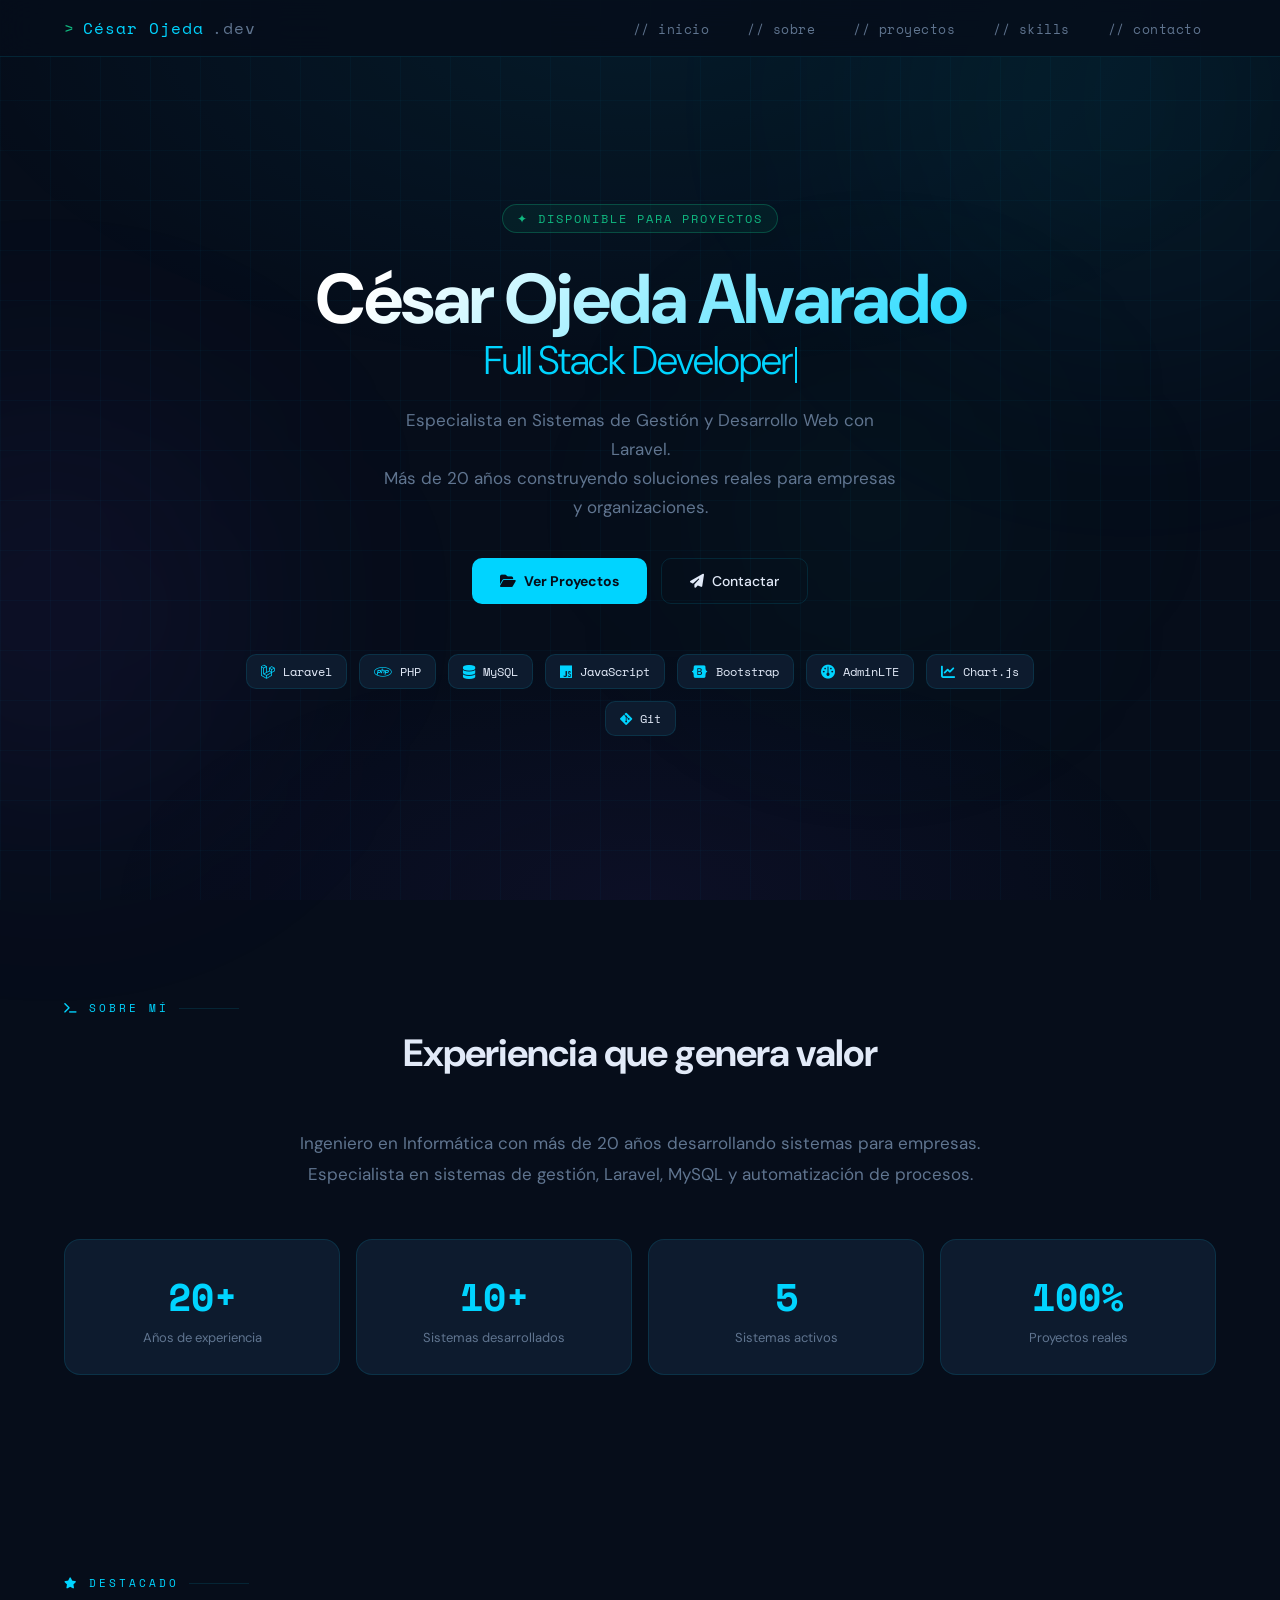
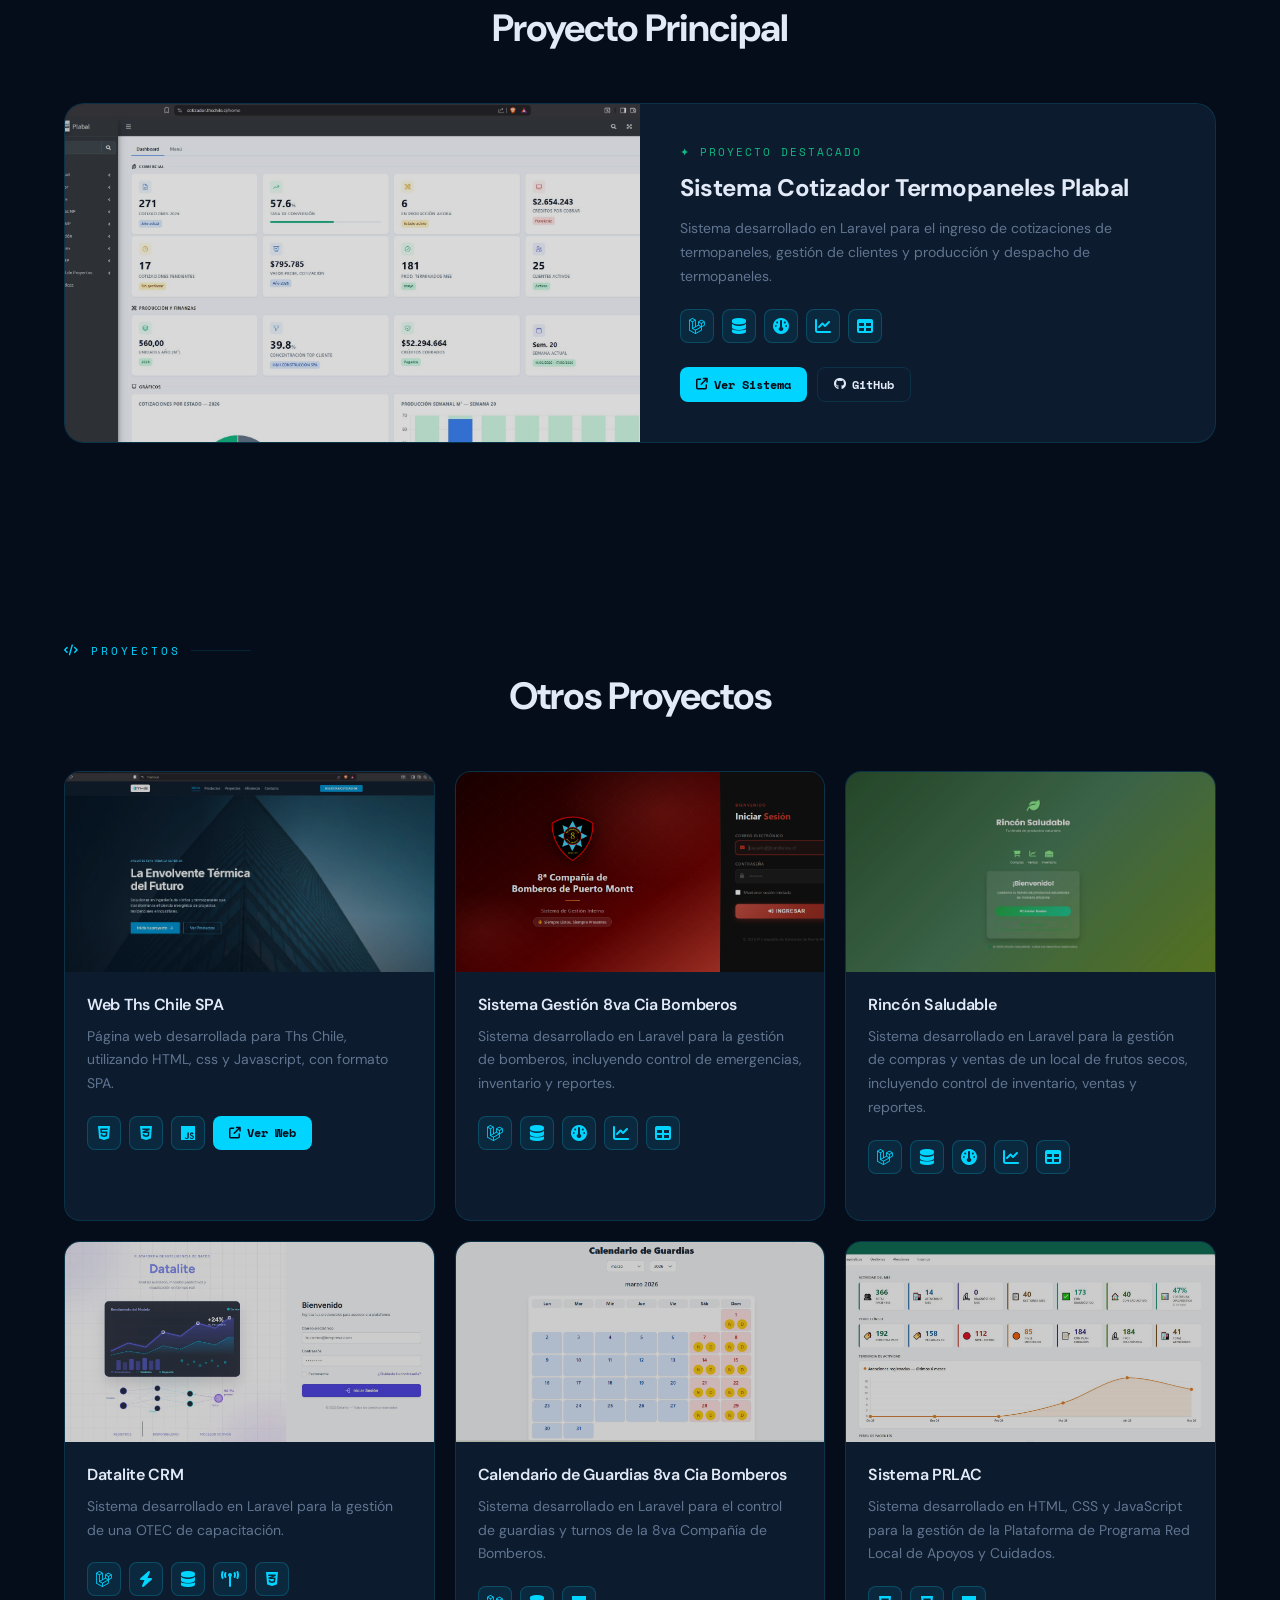
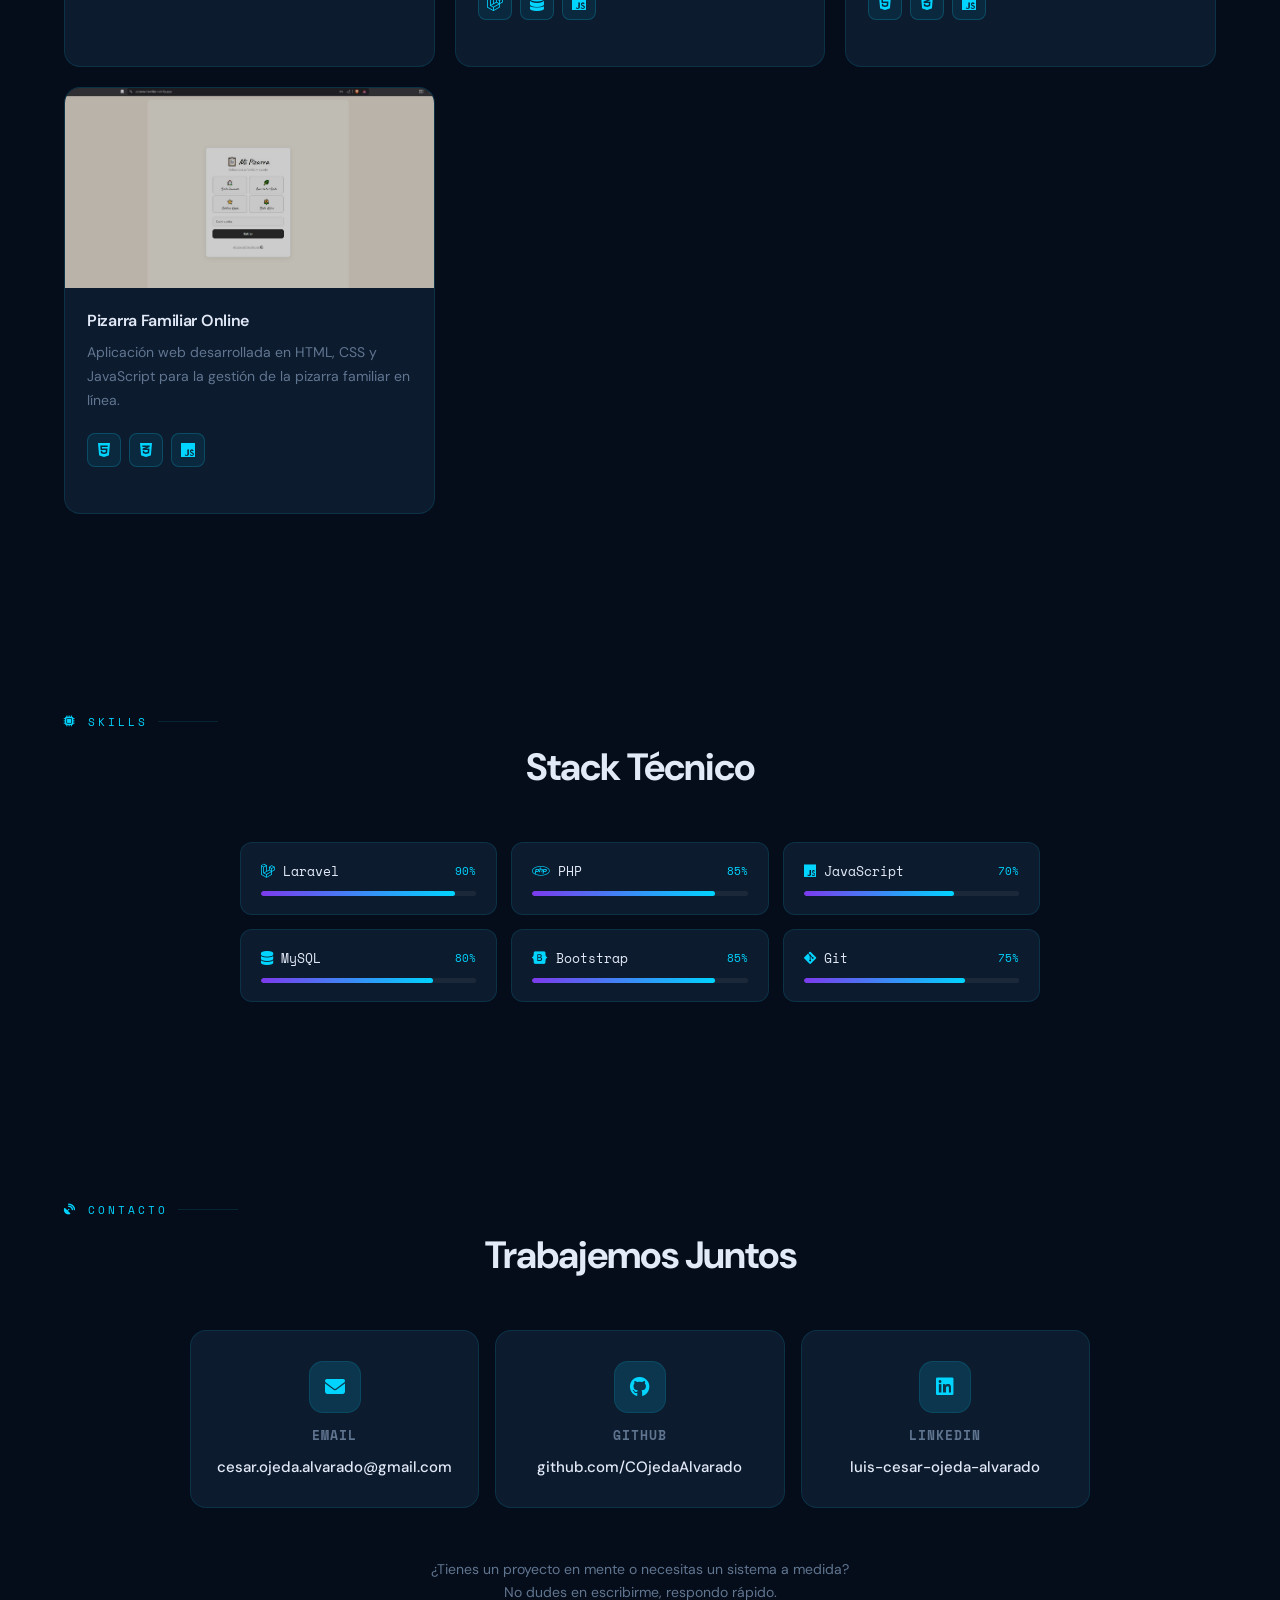
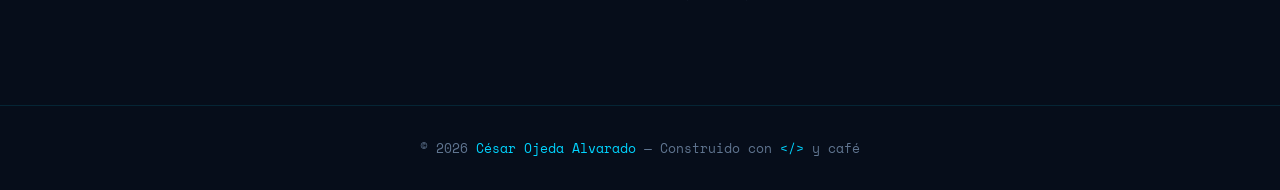
==== commit ae16cb7e: "Update fotos modo oscuro" ====
--- a/index.html
+++ b/index.html
@@ -560,9 +560,9 @@
     <button class="modal-close" id="modalCotizaClose" aria-label="Cerrar"><i class="fa-solid fa-xmark"></i></button>
     <div class="carousel">
       <div class="carousel-track" id="cotizaTrack">
-        <div class="carousel-slide"><img src="img/cotiza1.JPG" alt="Sistema Cotizador PLabal — imagen 1"></div>
-        <div class="carousel-slide"><img src="img/cotiza2.JPG" alt="Sistema Cotizador PLabal — imagen 2"></div>
-        <div class="carousel-slide"><img src="img/cotiza3.JPG" alt="Sistema Cotizador PLabal — imagen 3"></div>
+        <div class="carousel-slide"><img src="img/ths1b.JPG" alt="Sistema Cotizador PLabal — imagen 1"></div>
+        <div class="carousel-slide"><img src="img/ths2b.JPG" alt="Sistema Cotizador PLabal — imagen 2"></div>
+        <div class="carousel-slide"><img src="img/ths3b.JPG" alt="Sistema Cotizador PLabal — imagen 3"></div>
       </div>
       <button class="carousel-btn carousel-prev" id="cotizaPrev" aria-label="Anterior"><i class="fa-solid fa-chevron-left"></i></button>
       <button class="carousel-btn carousel-next" id="cotizaNext" aria-label="Siguiente"><i class="fa-solid fa-chevron-right"></i></button>
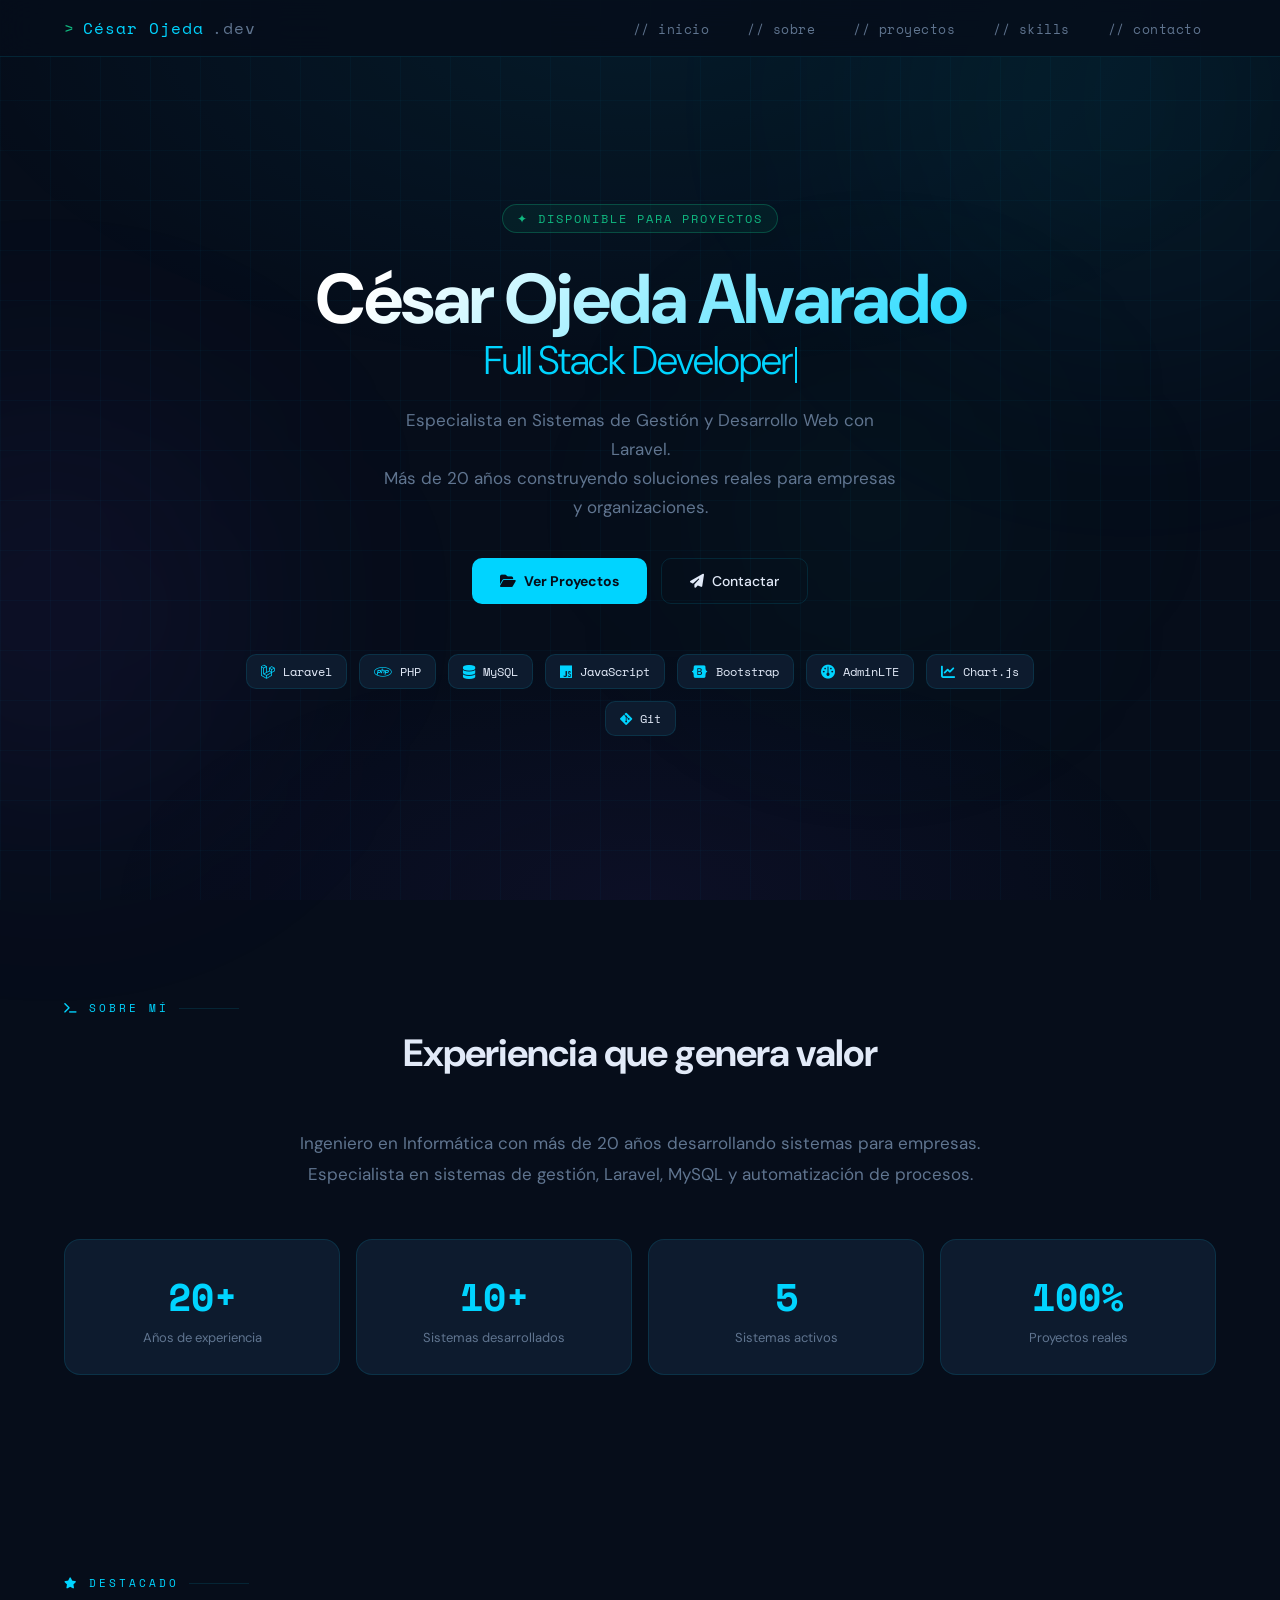
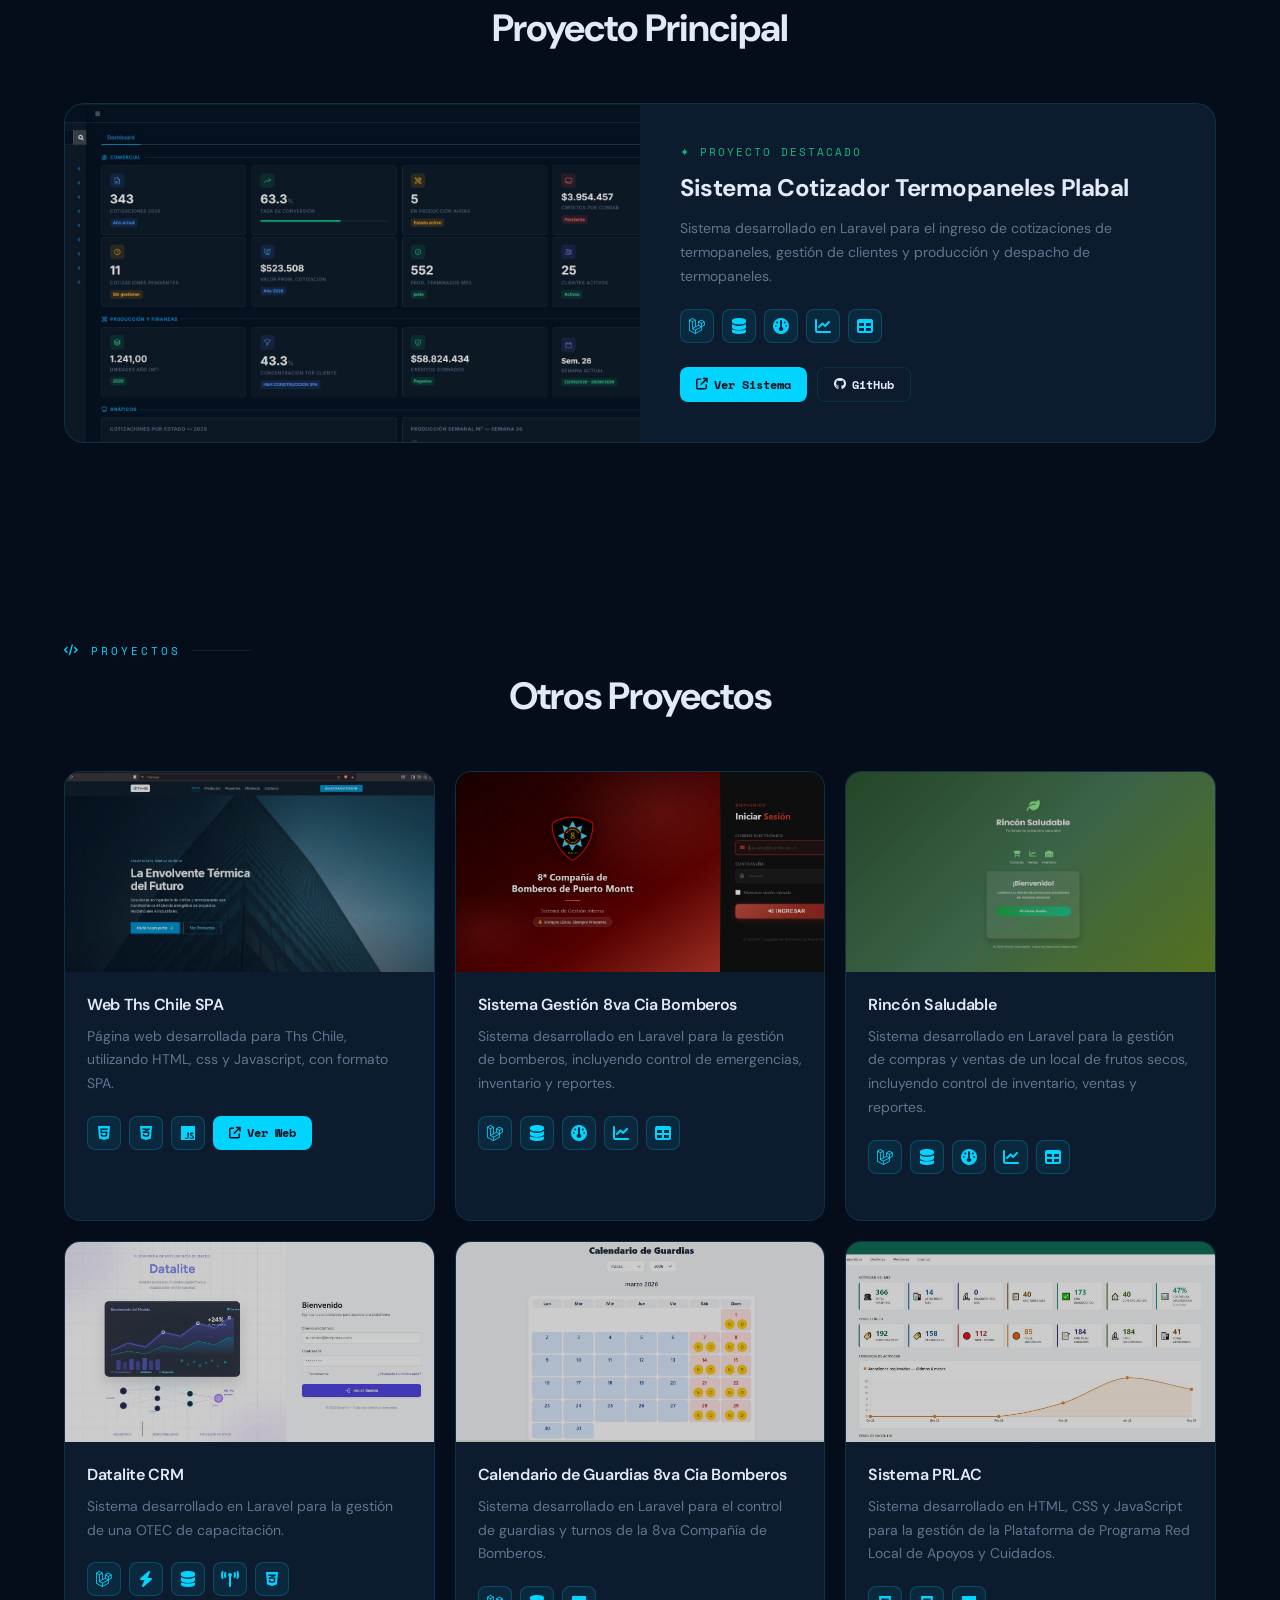
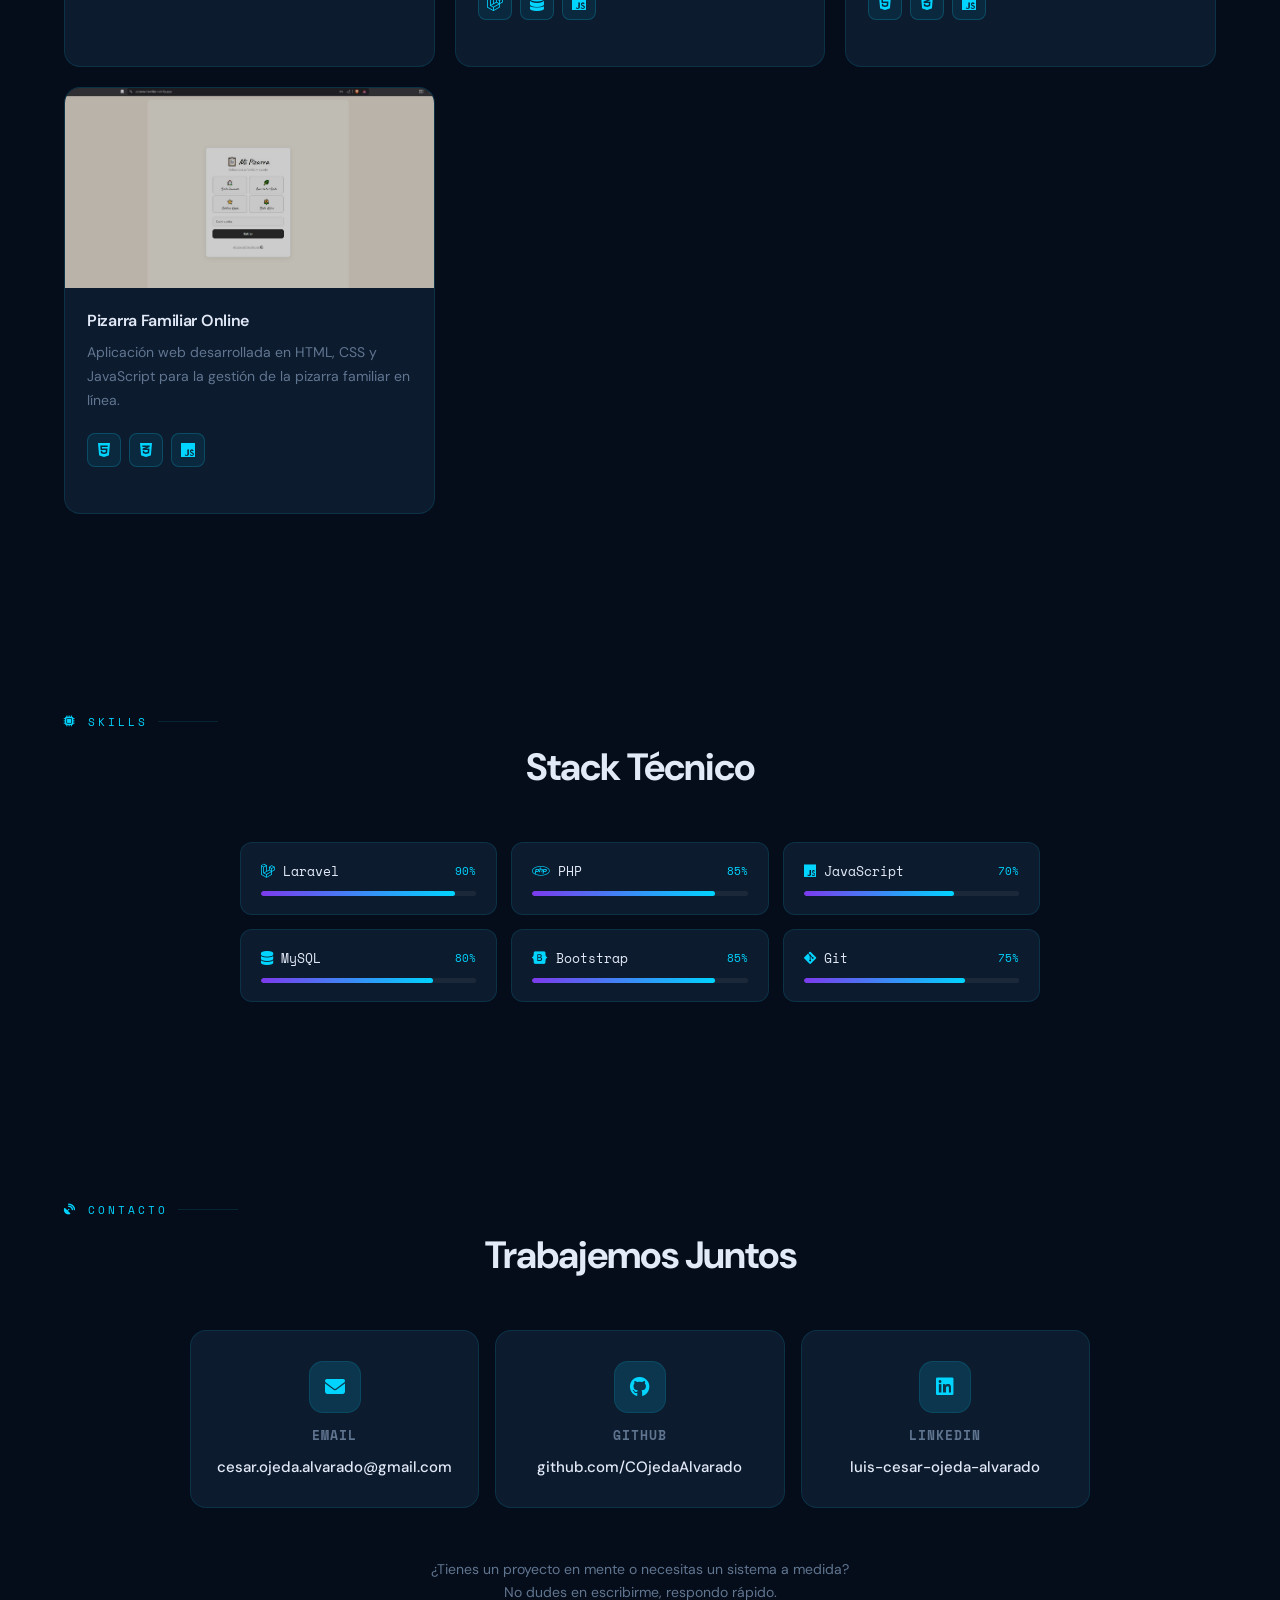
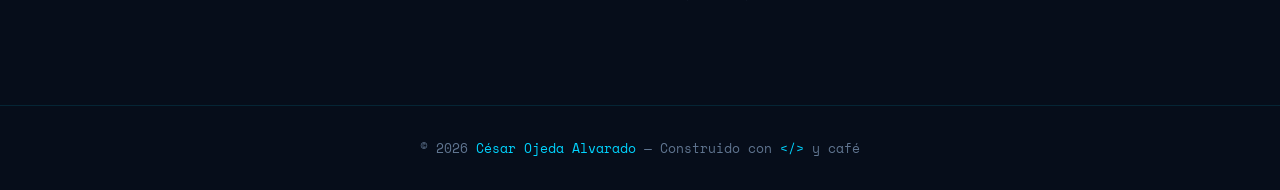
==== commit 3ab6a97f: "Update index.html" ====
--- a/index.html
+++ b/index.html
@@ -293,7 +293,7 @@
   <div class="section-label"><i class="fa-solid fa-star"></i> destacado</div>
   <h3>Proyecto Principal</h3>
   <div class="destacado">
-    <div class="card-img-wrap clickable" id="cotizaImgTrigger" style="min-height:320px"><img src="img/cotiza1.JPG" alt="Sistema Cotizador Termopaneles Plabal" style="height:100%;min-height:320px"></div>
+    <div class="card-img-wrap clickable" id="cotizaImgTrigger" style="min-height:320px"><img src="img/ths1b.JPG" alt="Sistema Cotizador Termopaneles Plabal" style="height:100%;min-height:320px"></div>
     <div class="destacado-info">
       <div class="proj-label">&#x2726; Proyecto Destacado</div>
       <h4>Sistema Cotizador Termopaneles Plabal</h4>
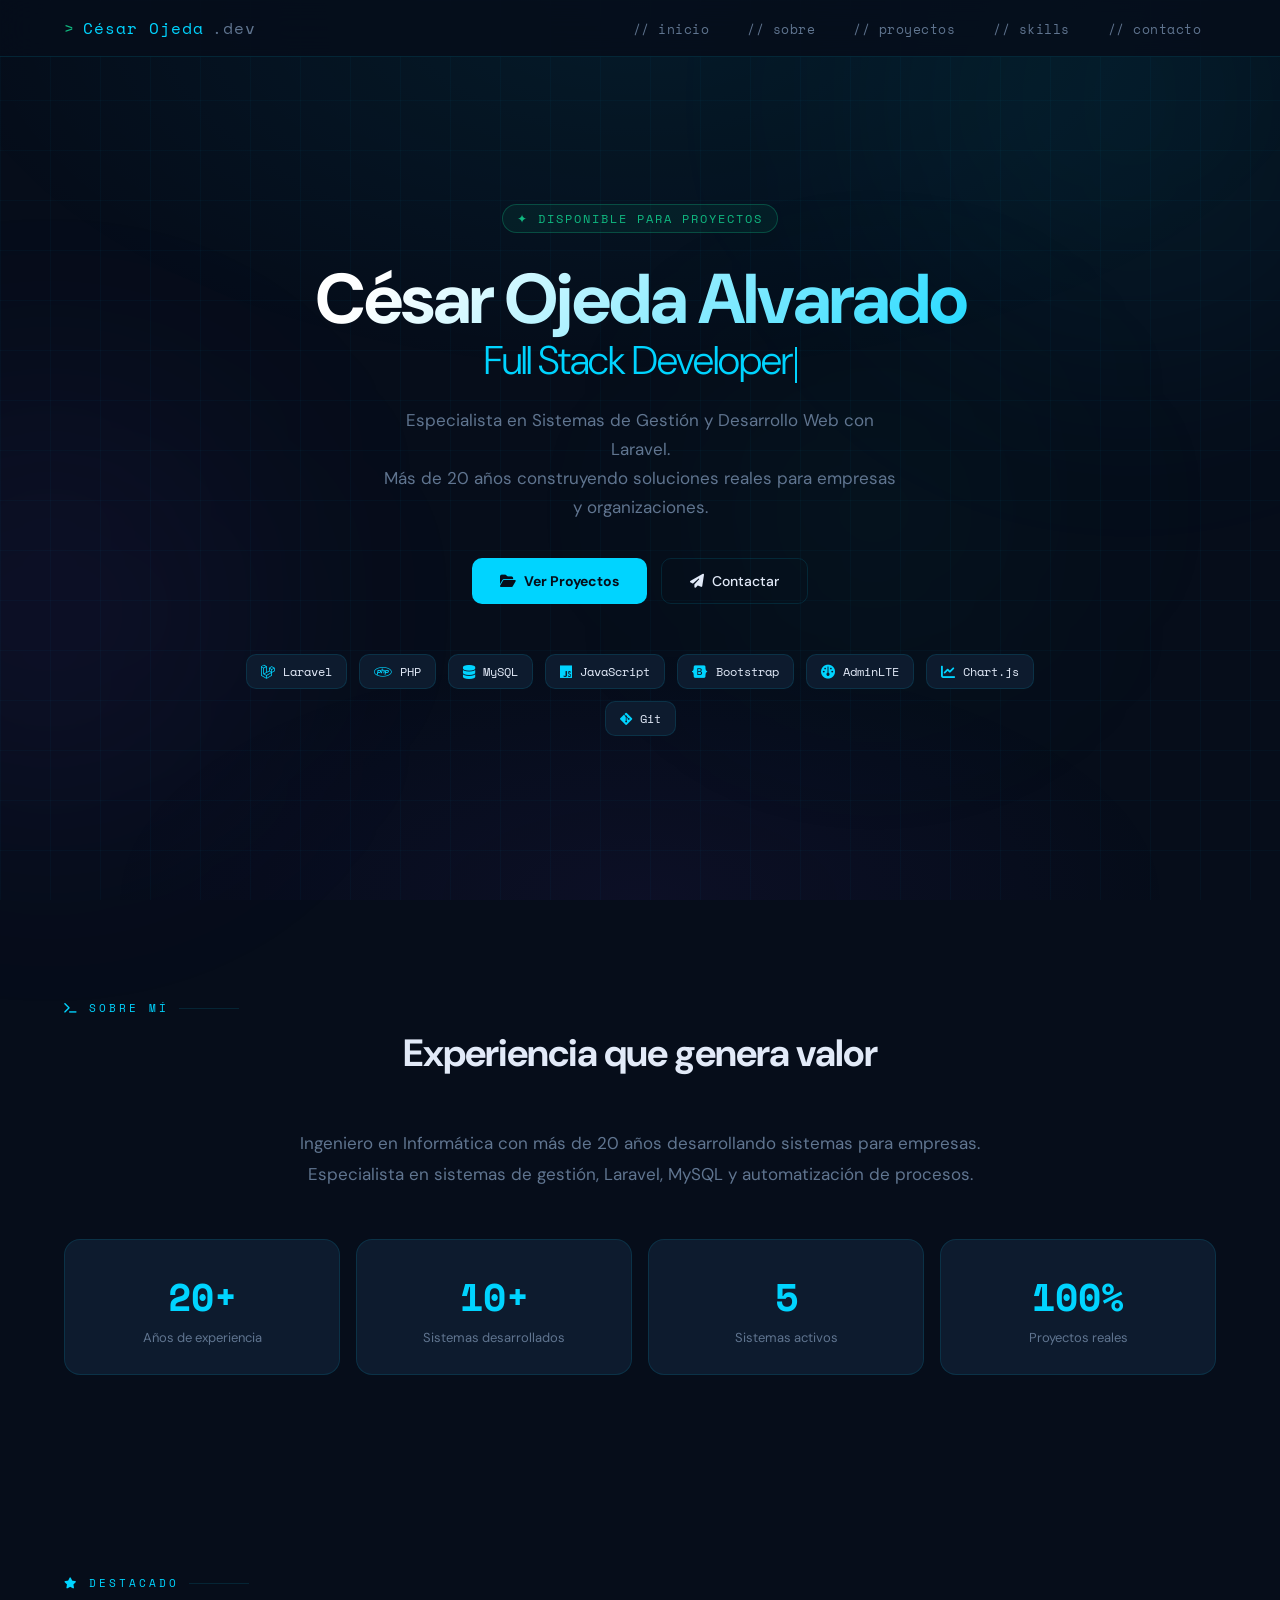
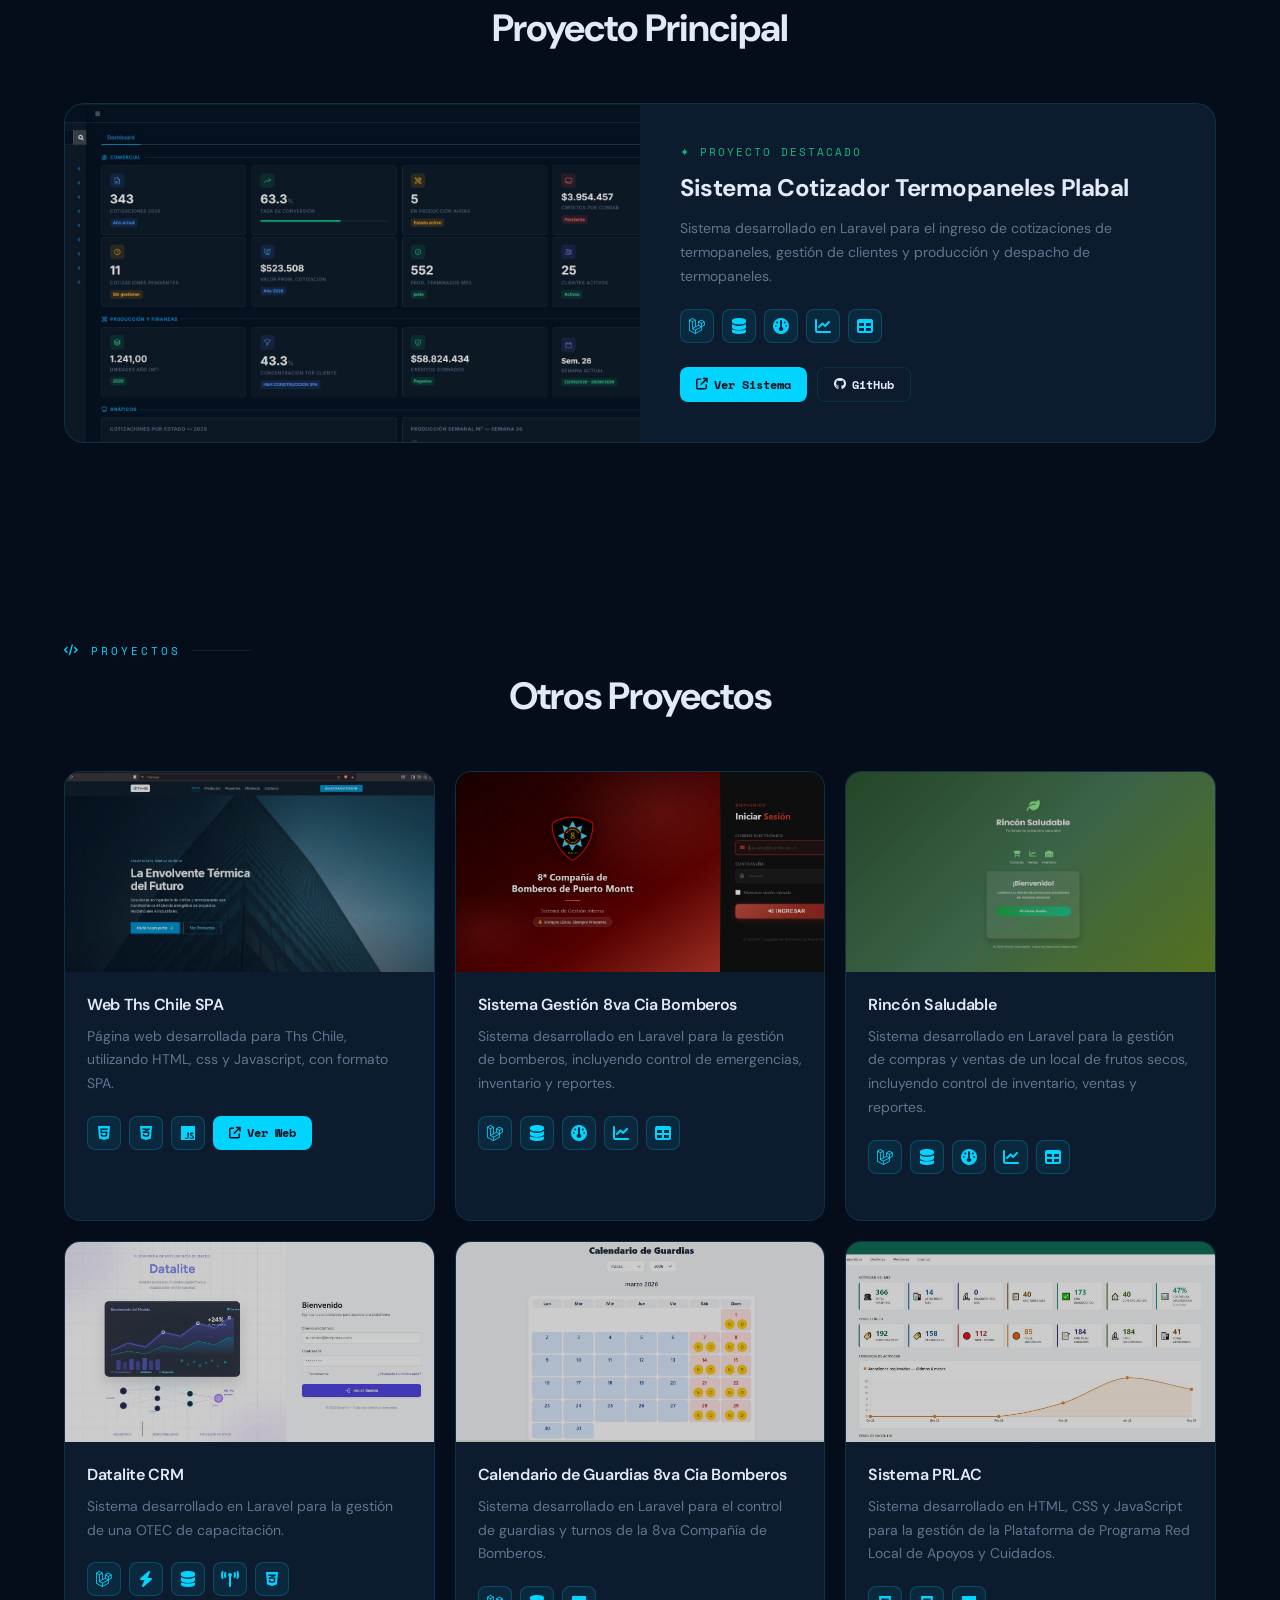
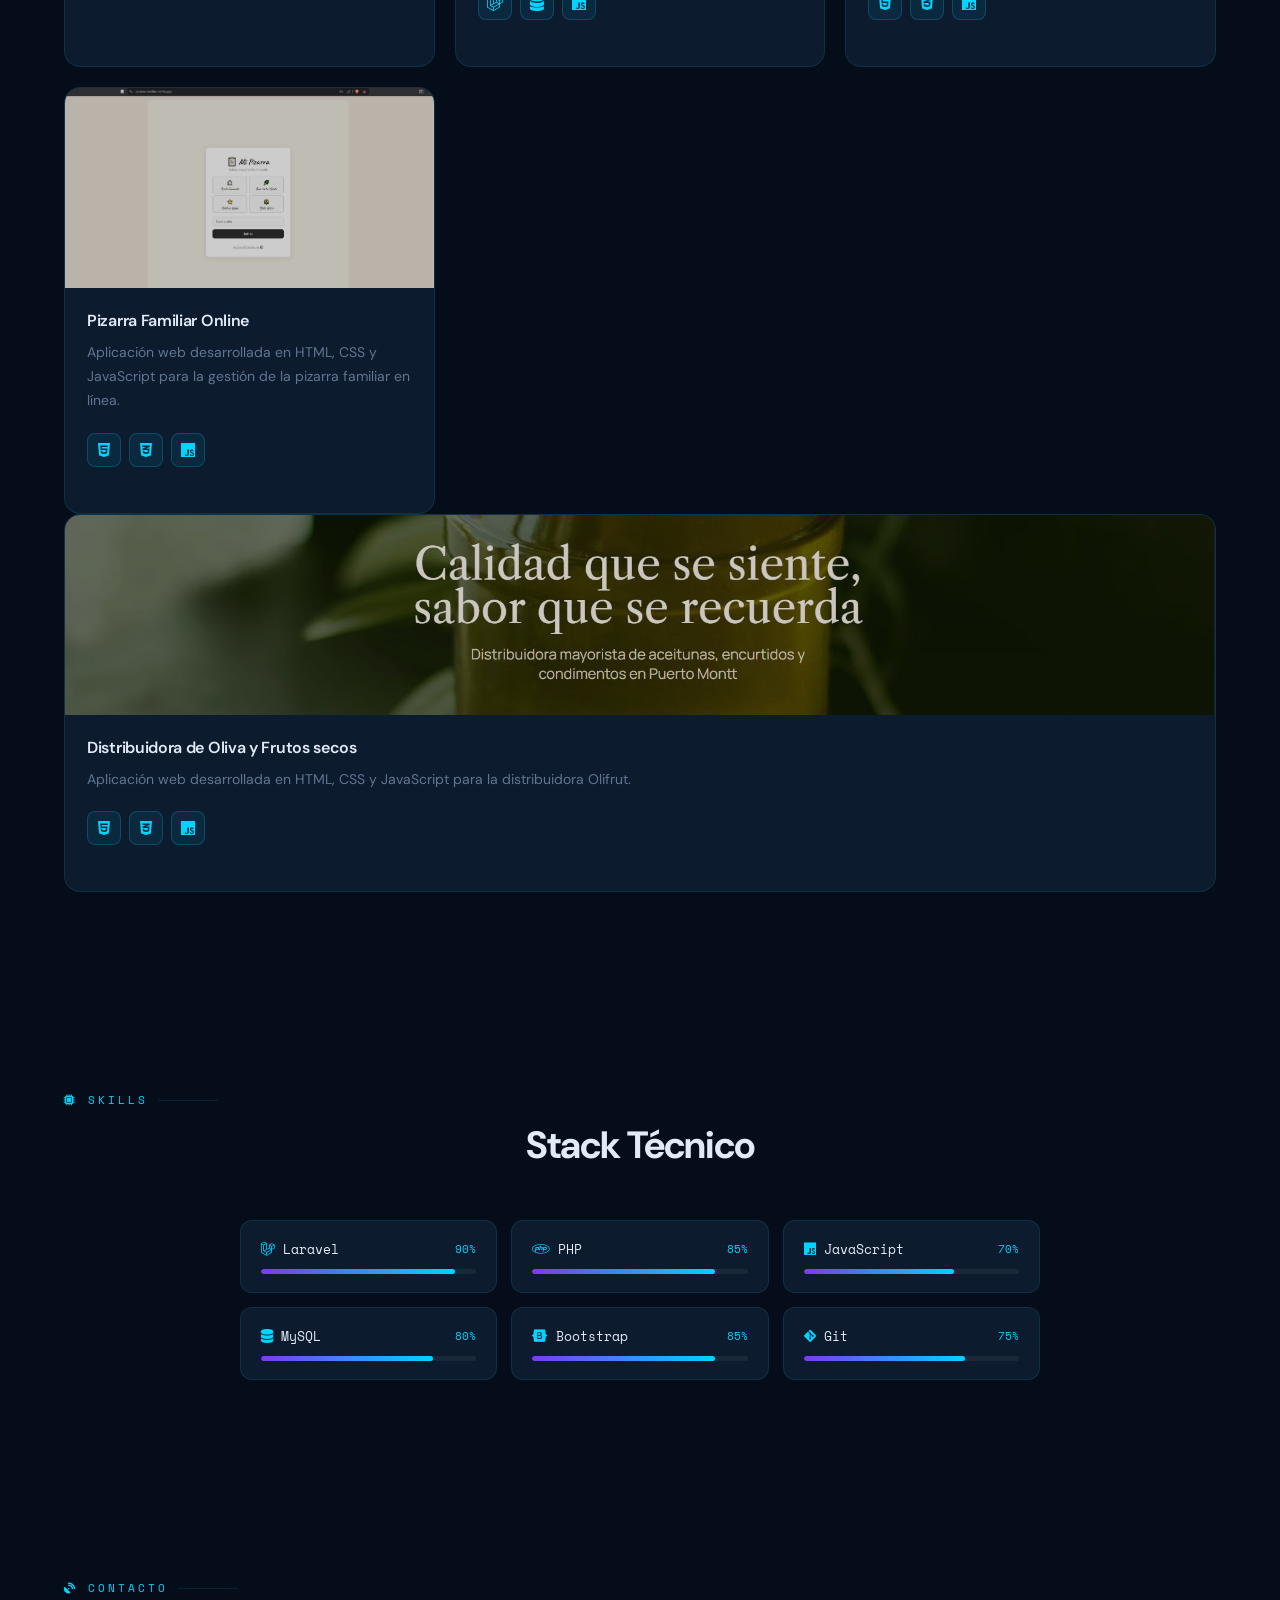
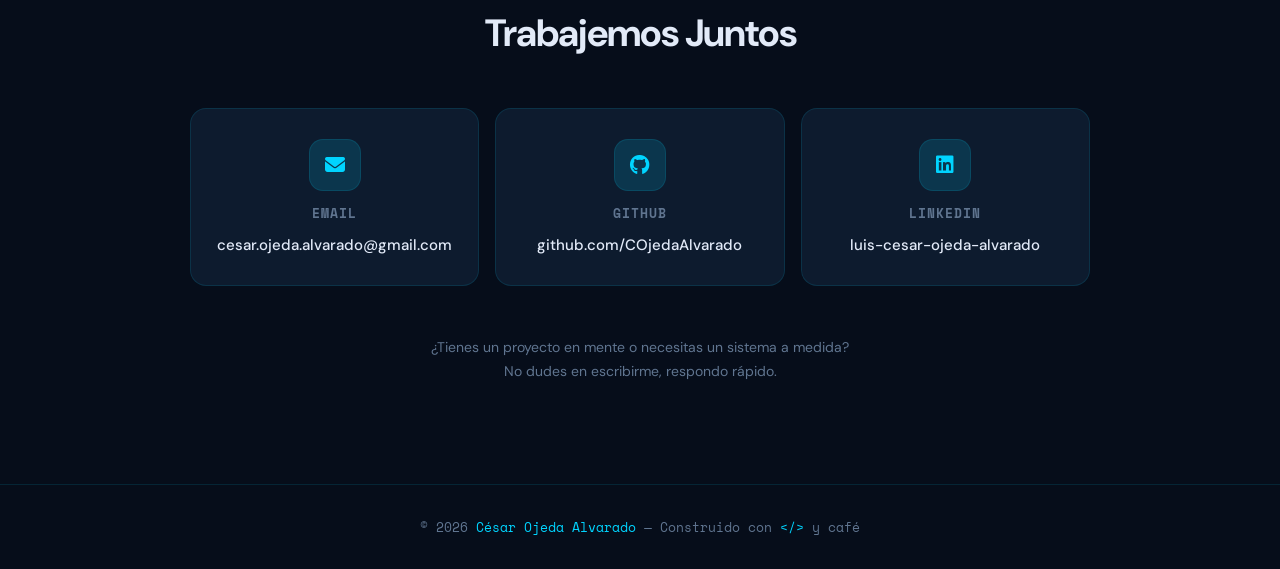
==== commit ba5da5fe: "Update index.html olifrut" ====
--- a/index.html
+++ b/index.html
@@ -406,7 +406,8 @@
         </div>
       </div>
     </div>
-        <div class="card">
+    
+    <div class="card">
       <div class="card-img-wrap clickable" id="pizarraImgTrigger"><img src="img/pizarra1.JPG" alt="Pizarra Familiar Online"></div>
       <div class="card-body">
         <h4>Pizarra Familiar Online</h4>
@@ -419,6 +420,21 @@
       </div>
     </div>
   </div>
+
+  <div class="card">
+      <div class="card-img-wrap clickable" id="olifrutImgTrigger"><img src="img/oli1.JPG" alt="Olifrut"></div>
+      <div class="card-body">
+        <h4>Distribuidora de Oliva y Frutos secos</h4>
+        <p style="color:var(--muted);font-size:14px;line-height:1.7;margin-bottom:20px">Aplicación web desarrollada en HTML, CSS y JavaScript para la distribuidora Olifrut.</p>
+        <div class="badges">
+          <span data-tip="HTML"><i class="fa-brands fa-html5"></i></span>
+          <span data-tip="CSS"><i class="fa-brands fa-css3-alt"></i></span>
+          <span data-tip="JavaScript"><i class="fa-brands fa-js"></i></span>
+        </div>
+      </div>
+    </div>
+  </div>
+  
 </section>
 
 <section id="skills" class="animar">
@@ -601,6 +617,24 @@
       <button class="carousel-btn carousel-prev" id="pizarraPrev" aria-label="Anterior"><i class="fa-solid fa-chevron-left"></i></button>
       <button class="carousel-btn carousel-next" id="pizarraNext" aria-label="Siguiente"><i class="fa-solid fa-chevron-right"></i></button>
       <div class="carousel-dots" id="pizarraDots"></div>
+    </div>
+  </div>
+</div>
+
+  <!-- MODAL CARRUSEL Olifrut -->
+<div id="modalOlifrut" class="modal-overlay" role="dialog" aria-modal="true" aria-label="Galería Olifrut">
+  <div class="modal-box">
+    <button class="modal-close" id="modalOlifrutClose" aria-label="Cerrar"><i class="fa-solid fa-xmark"></i></button>
+    <div class="carousel">
+      <div class="carousel-track" id="olifrutTrack">
+        <div class="carousel-slide"><img src="img/oli1.JPG" alt="olifrut — imagen 1"></div>
+        <div class="carousel-slide"><img src="img/oli2.JPG" alt="Productos — imagen 2"></div>
+        <div class="carousel-slide"><img src="img/oli3.JPG" alt="Nosotros — imagen 3"></div>
+        <div class="carousel-slide"><img src="img/oli4.JPG" alt="Contacto — imagen 4"></div>
+      </div>
+      <button class="carousel-btn carousel-prev" id="oliPrev" aria-label="Anterior"><i class="fa-solid fa-chevron-left"></i></button>
+      <button class="carousel-btn carousel-next" id="oliNext" aria-label="Siguiente"><i class="fa-solid fa-chevron-right"></i></button>
+      <div class="carousel-dots" id="oliDots"></div>
     </div>
   </div>
 </div>
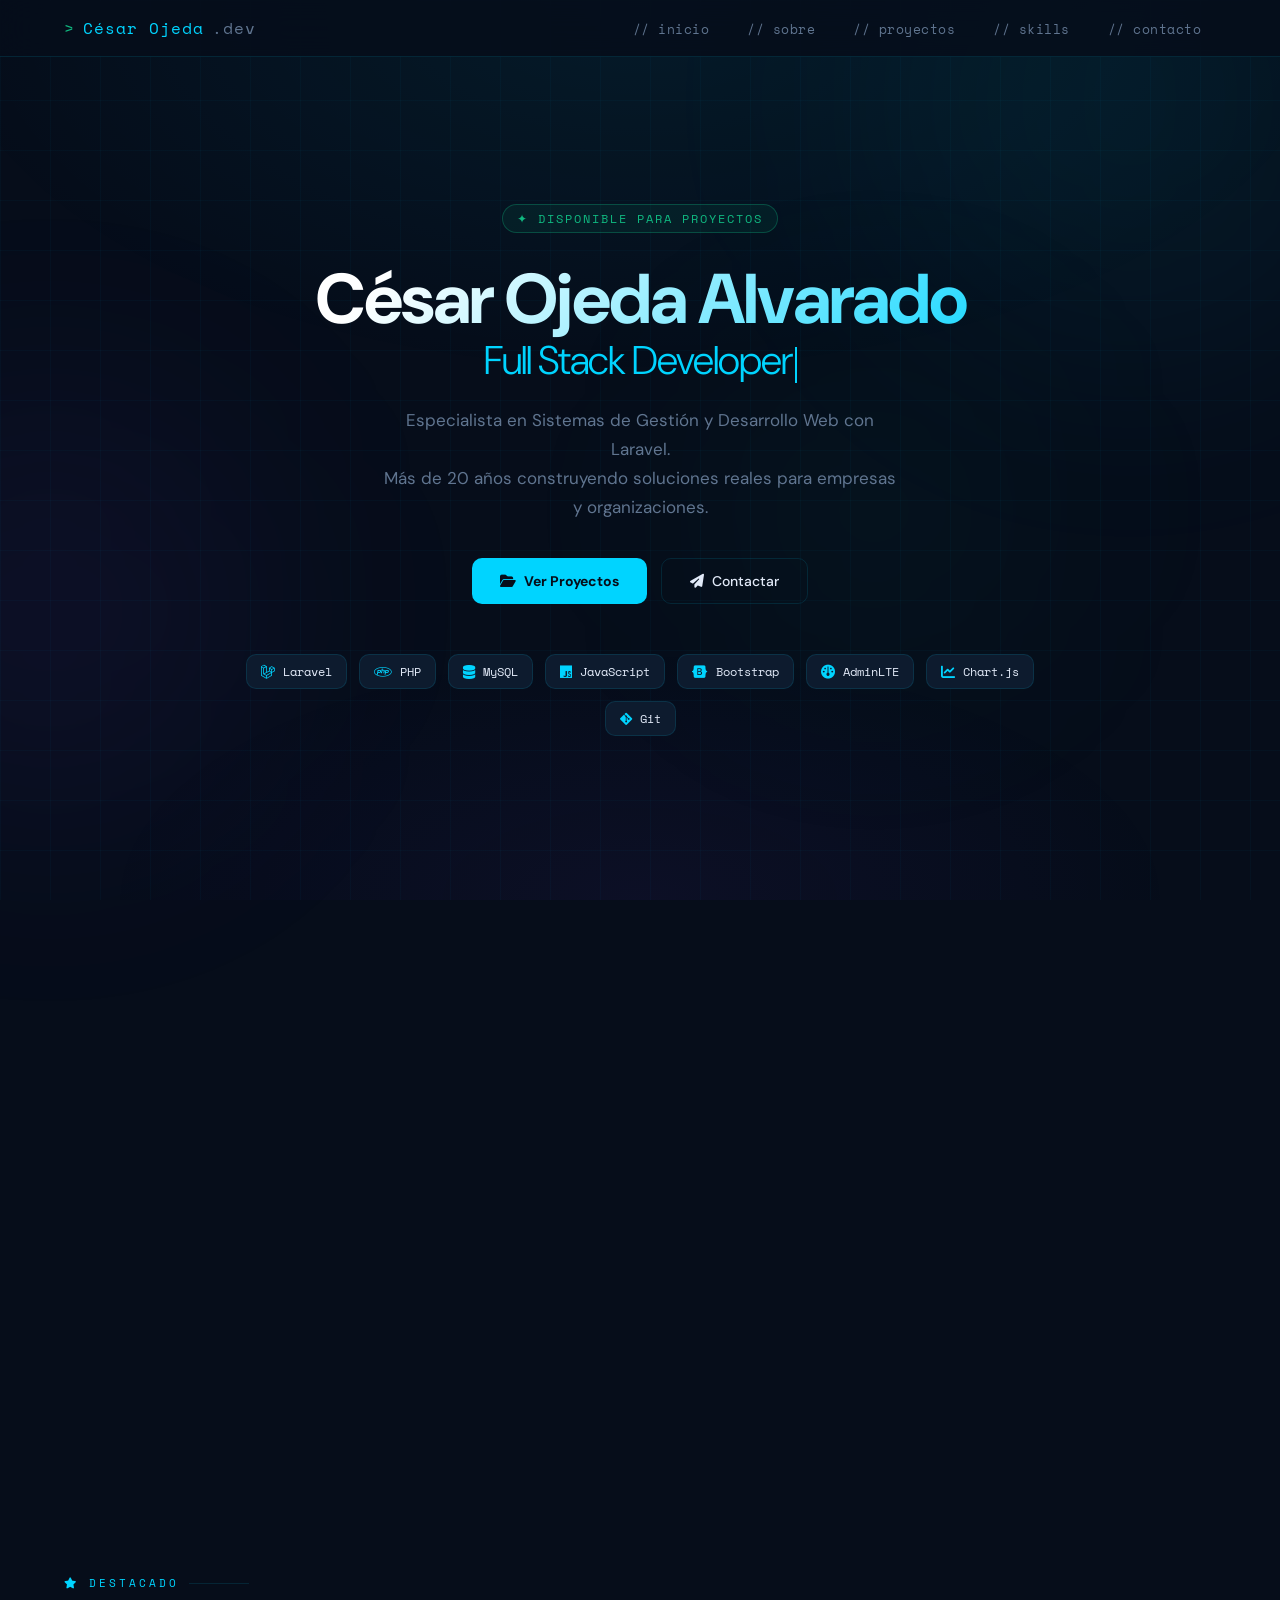
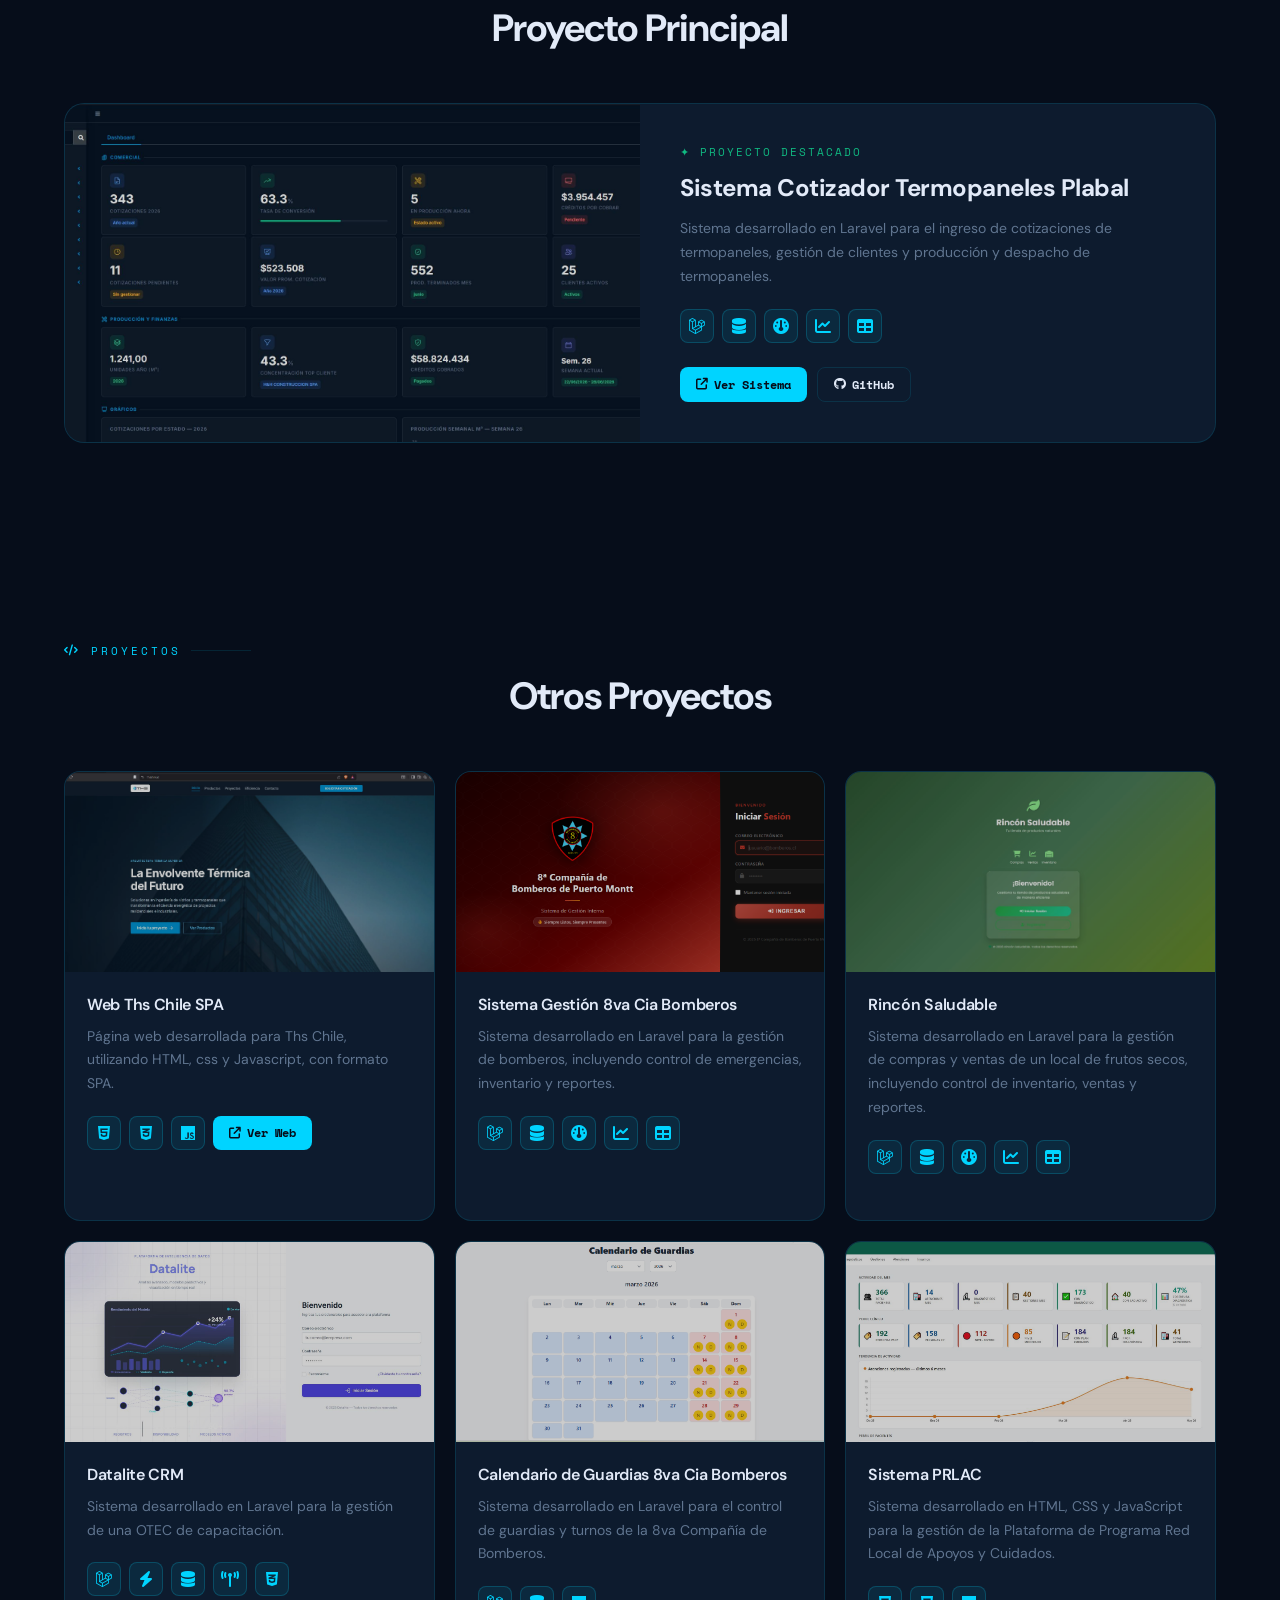
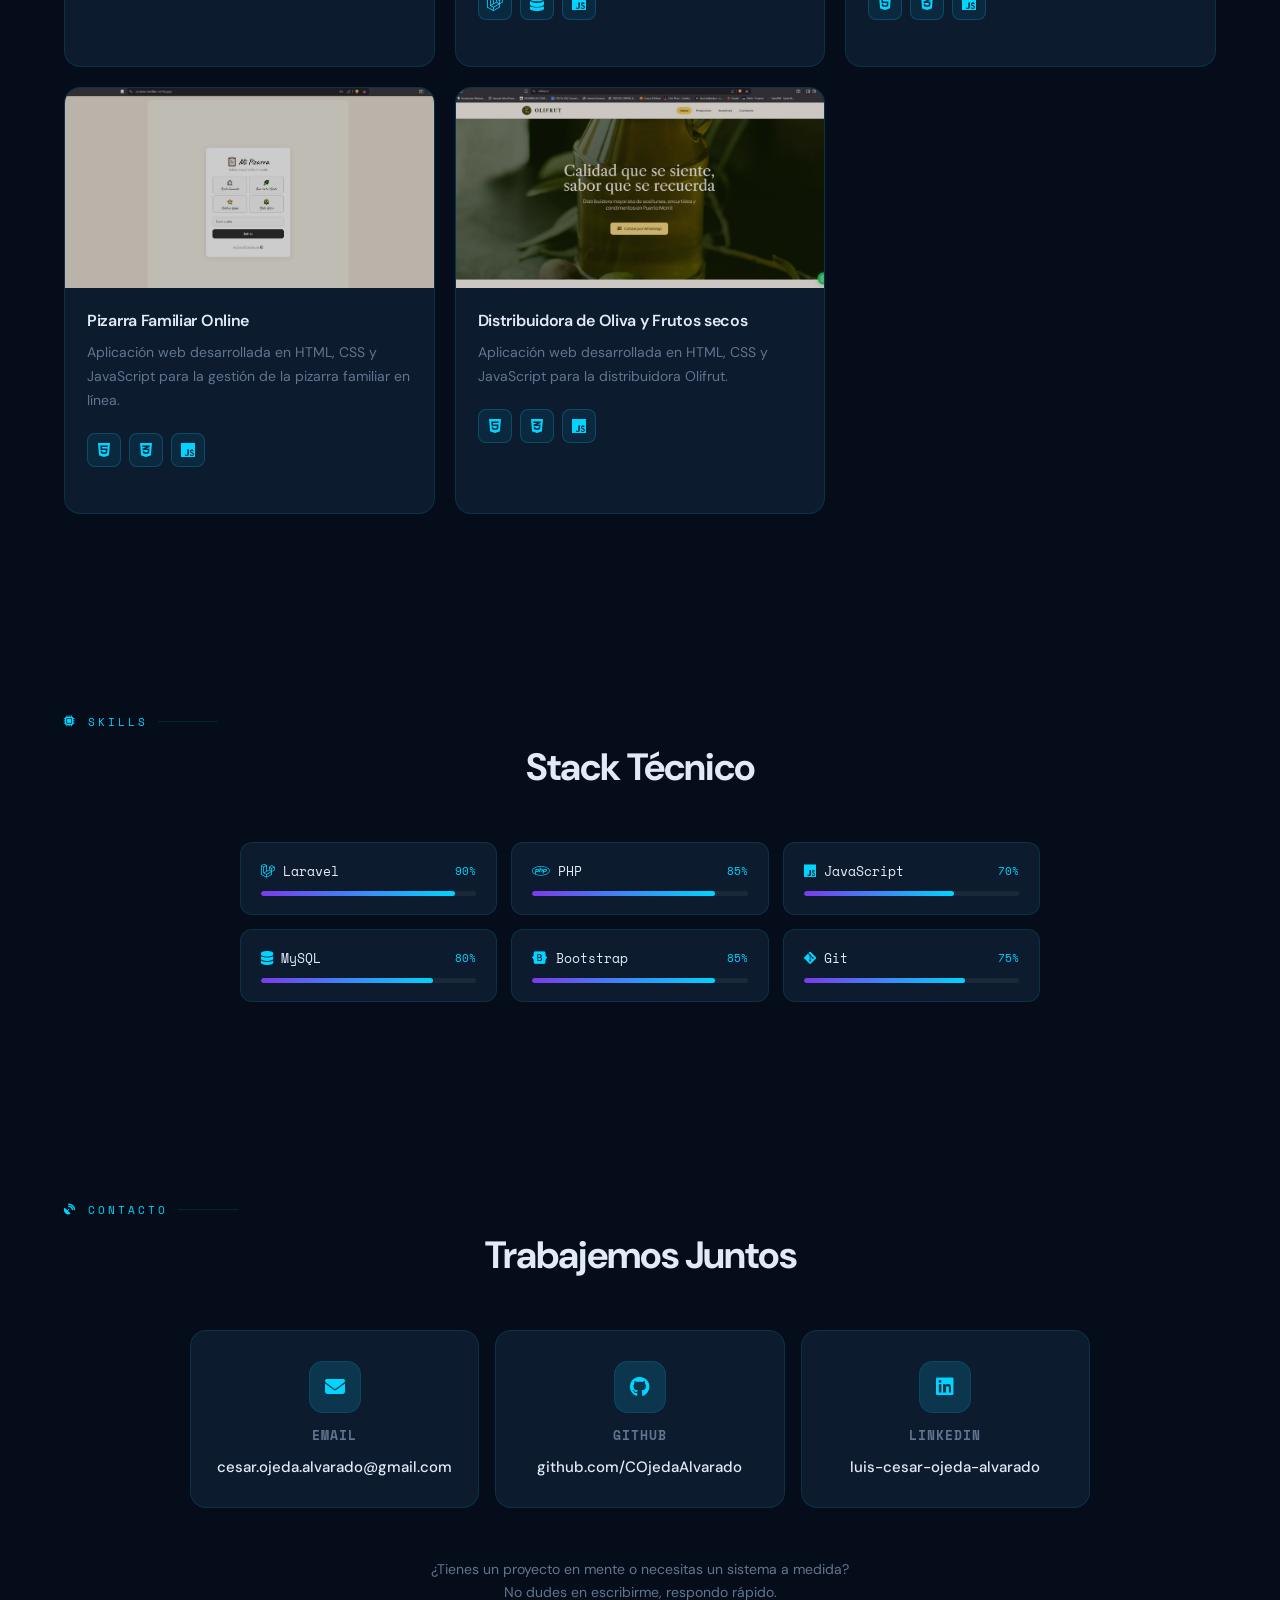
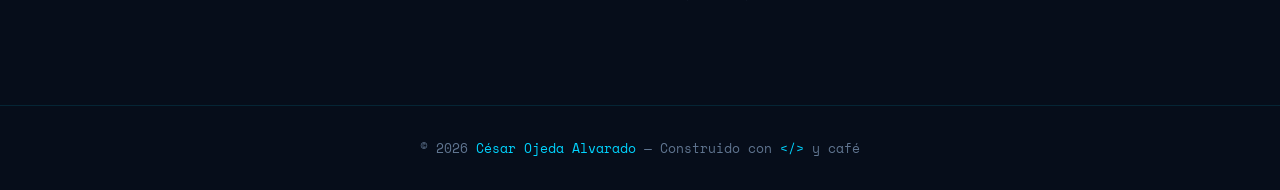
==== commit d47e519e: "Update index.html" ====
--- a/index.html
+++ b/index.html
@@ -330,6 +330,7 @@
         </div>
       </div>
     </div>
+    
     <div class="card">
       <div class="card-img-wrap clickable" id="gestionImgTrigger"><img src="img/gestion8.png" alt="Sistema Gestión Bomberos"></div>
       <div class="card-body"> 
@@ -344,6 +345,7 @@
         </div>
       </div>
     </div>
+    
     <div class="card">
       <div class="card-img-wrap clickable" id="rsImgTrigger"><img src="img/rs1.JPG" alt="Rincón Saludable"></div>
       <div class="card-body">
@@ -358,6 +360,7 @@
         </div>
       </div>
     </div>
+    
     <div class="card">
       <div class="card-img-wrap clickable" id="dataliteImgTrigger"><img src="img/datalite.jpg" alt="Datalite CRM"></div>
       <div class="card-body">
@@ -394,6 +397,7 @@
         </div>
       </div>
     </div>
+    
     <div class="card">
       <div class="card-img-wrap clickable" id="prlacImgTrigger"><img src="img/prlac1.JPG" alt="Sistema PRLAC"></div>
       <div class="card-body">
@@ -419,7 +423,6 @@
         </div>
       </div>
     </div>
-  </div>
 
   <div class="card">
       <div class="card-img-wrap clickable" id="olifrutImgTrigger"><img src="img/oli1.JPG" alt="Olifrut"></div>
@@ -433,8 +436,8 @@
         </div>
       </div>
     </div>
-  </div>
-  
+    
+  </div>
 </section>
 
 <section id="skills" class="animar">
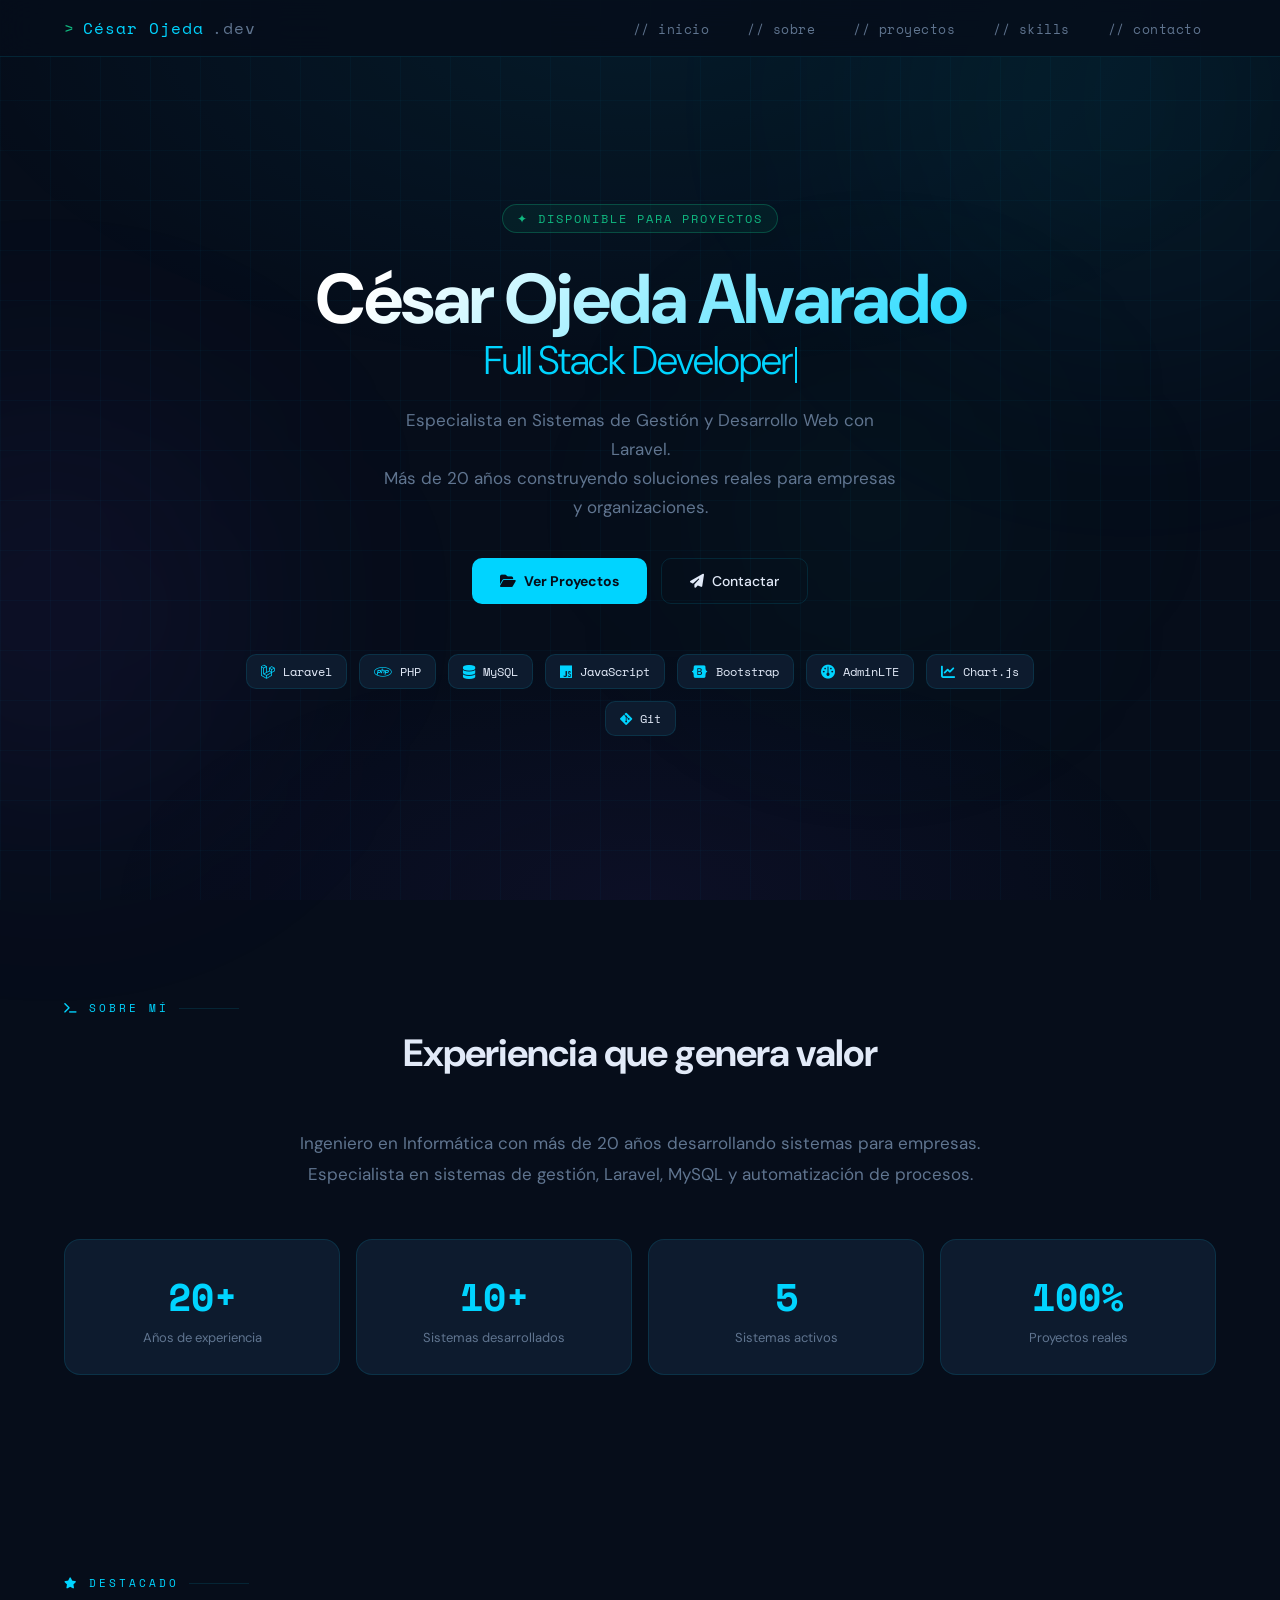
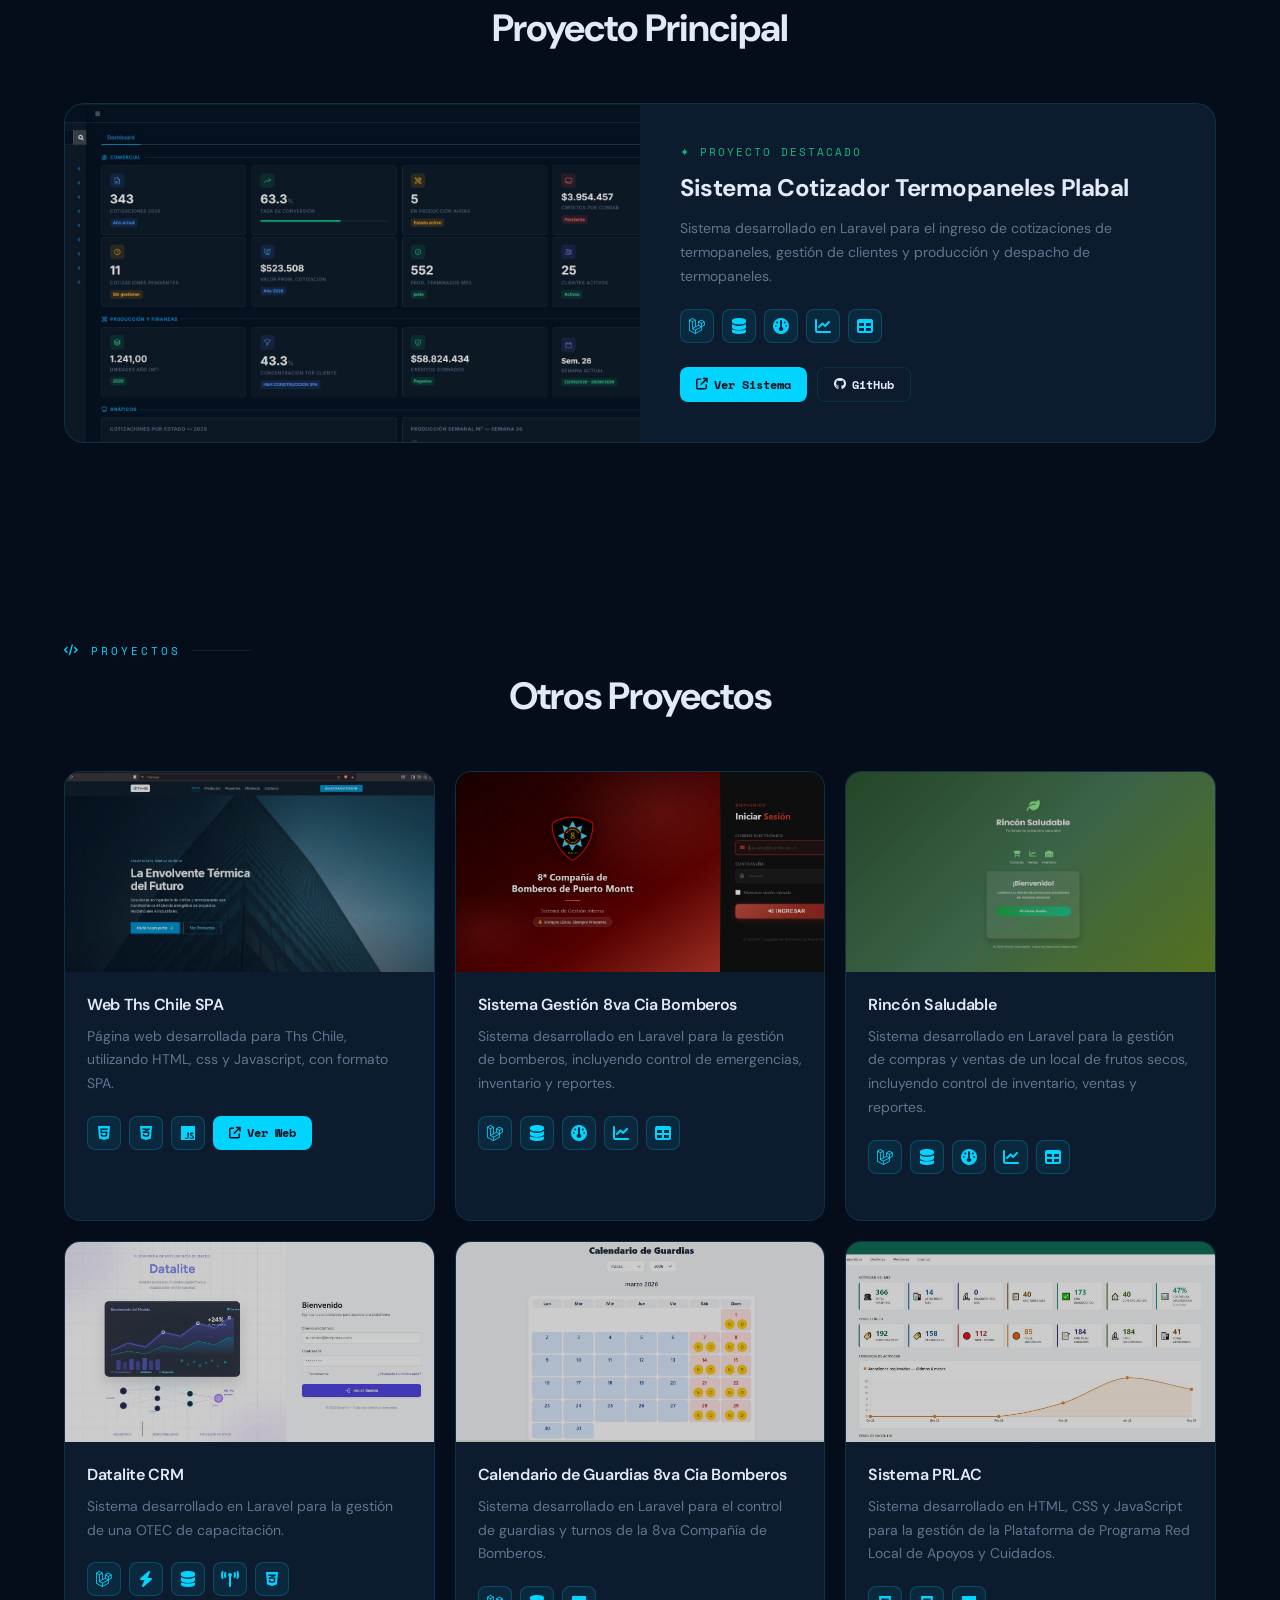
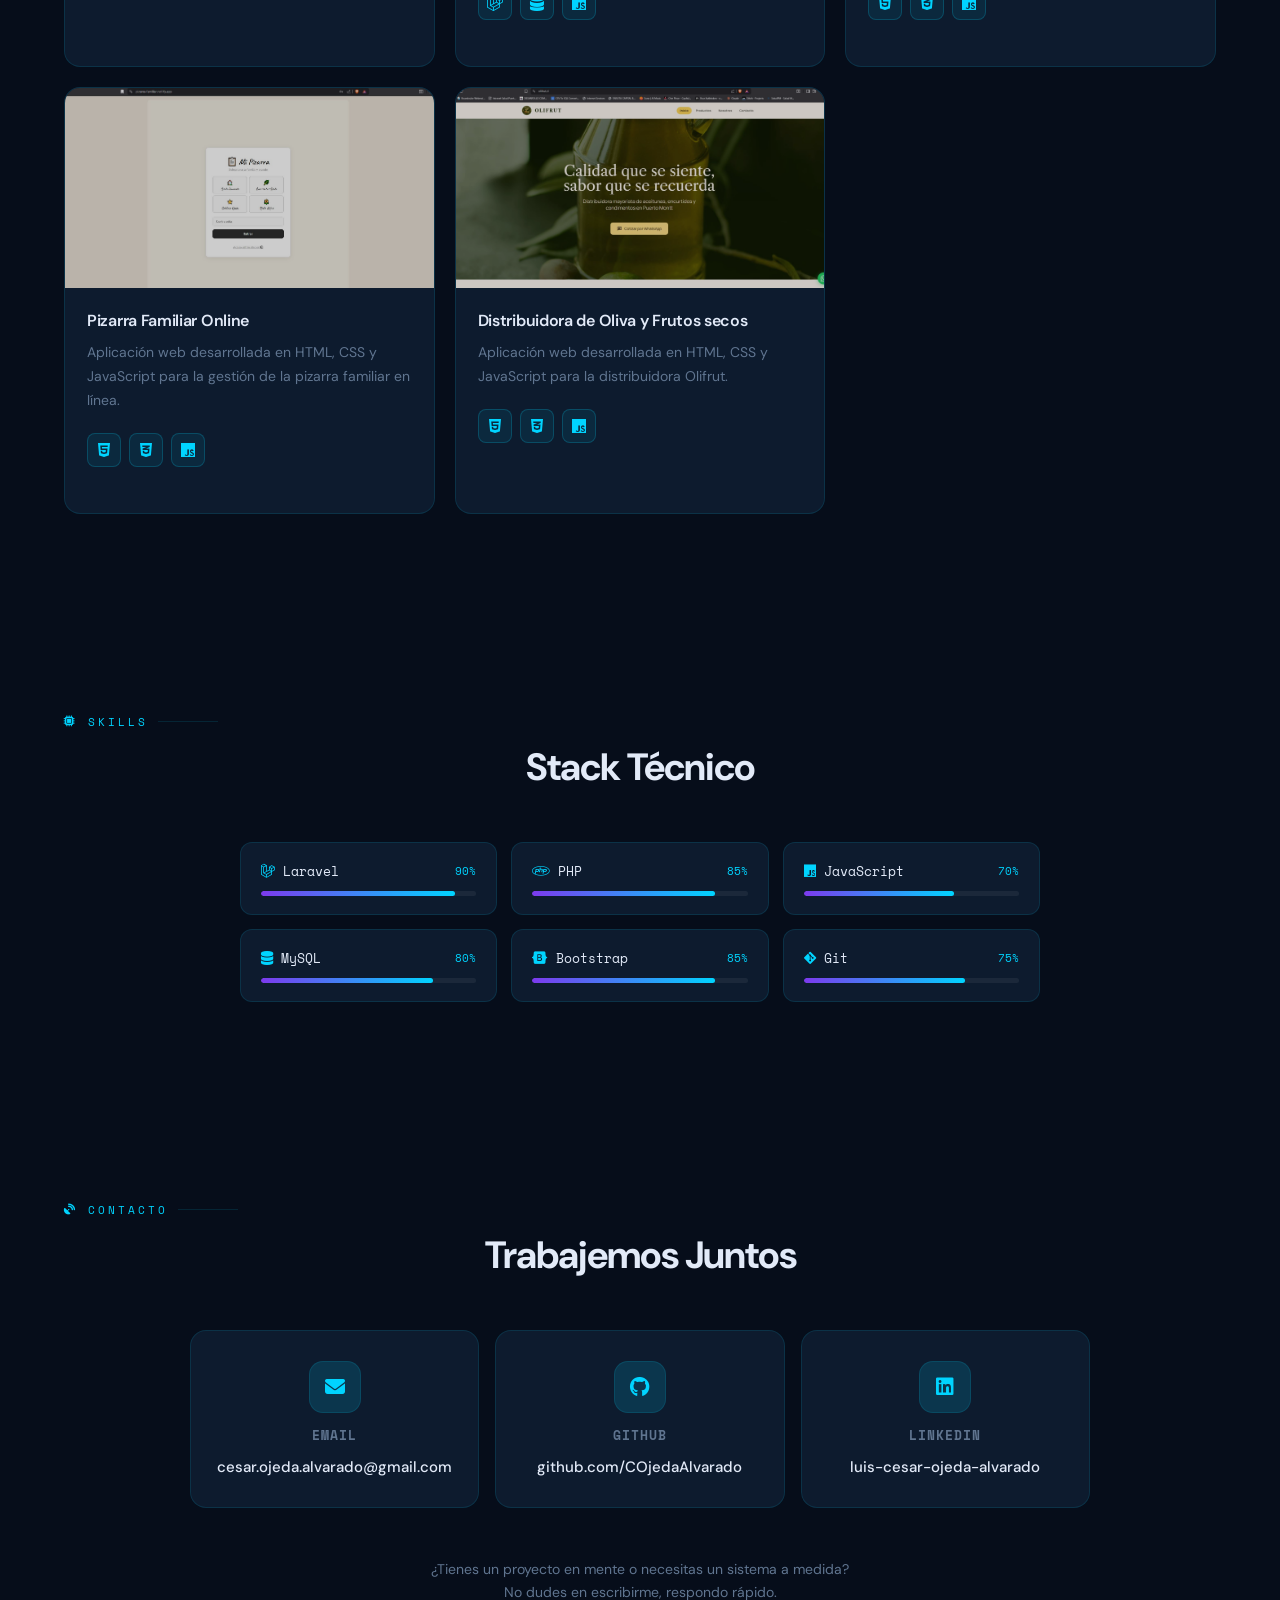
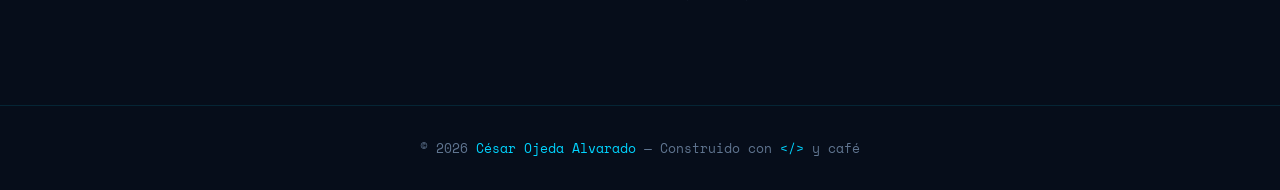
==== commit 91089c02: "Update index.html" ====
--- a/index.html
+++ b/index.html
@@ -782,6 +782,7 @@
   initCarousel('modalCotiza','cotizaImgTrigger','modalCotizaClose','cotizaTrack','cotizaDots','cotizaPrev','cotizaNext');
   initCarousel('modalPrlac','prlacImgTrigger','modalPrlacClose','prlacTrack','prlacDots','prlacPrev','prlacNext');
   initCarousel('modalPizarra','pizarraImgTrigger','modalPizarraClose','pizarraTrack','pizarraDots','pizarraPrev','pizarraNext');
+  initCarousel('modalOlifrut','olifrutImgTrigger','modalOlifrutClose','olifrutTrack','olifrutDots','olifrutPrev','olifrutNext');
 })();
 </script>
 </body>
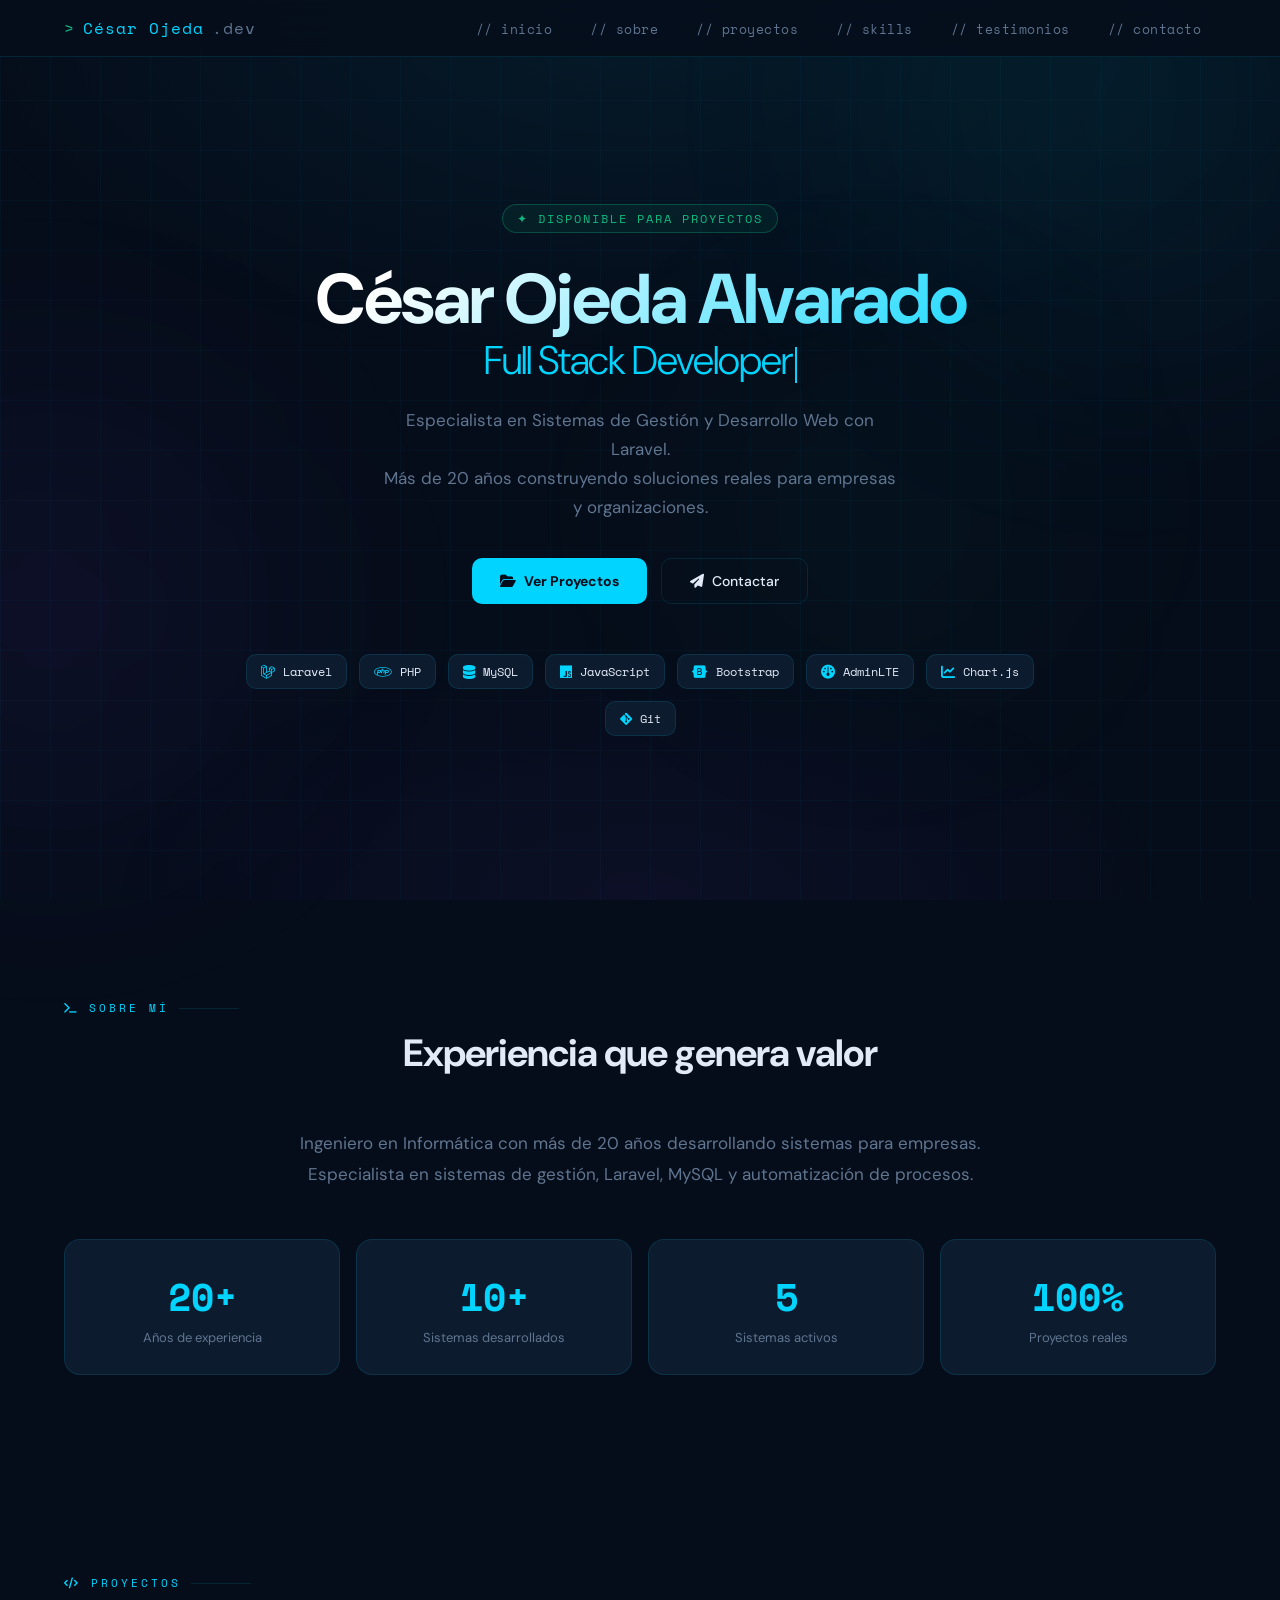
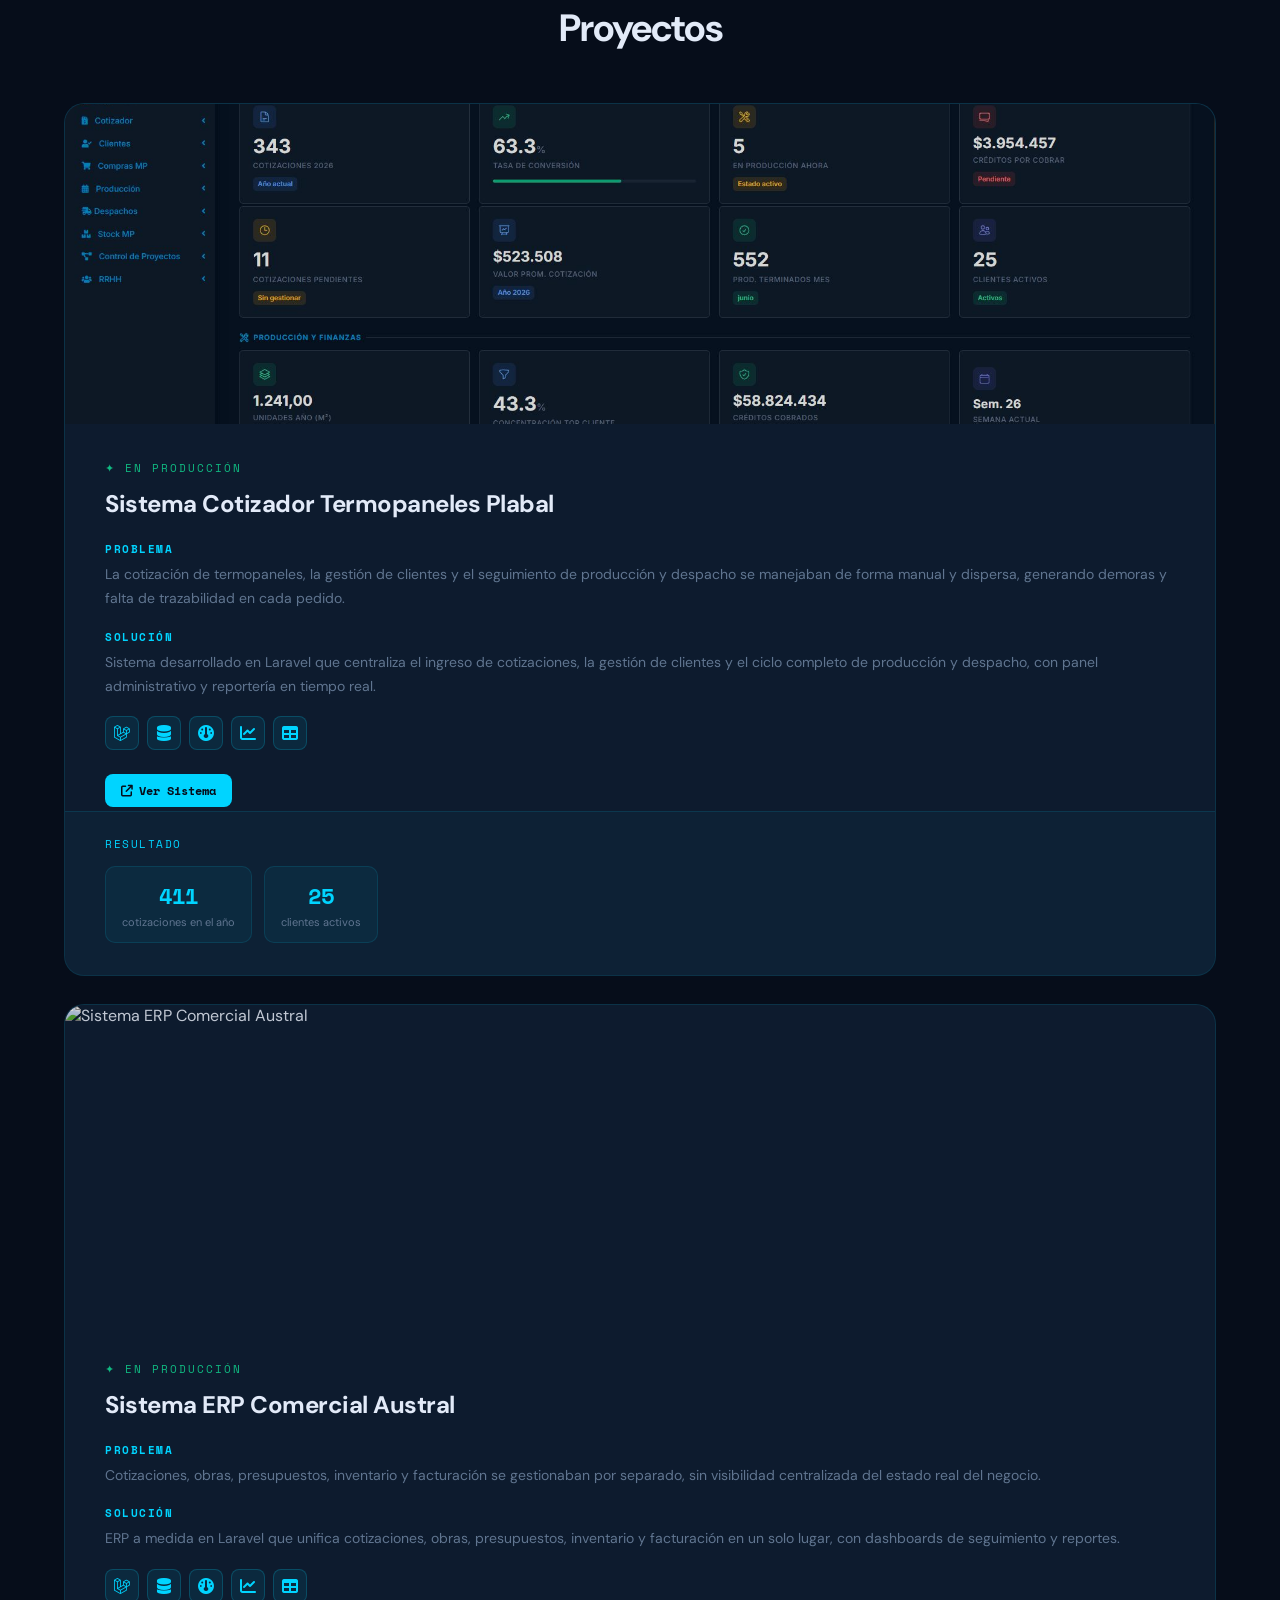
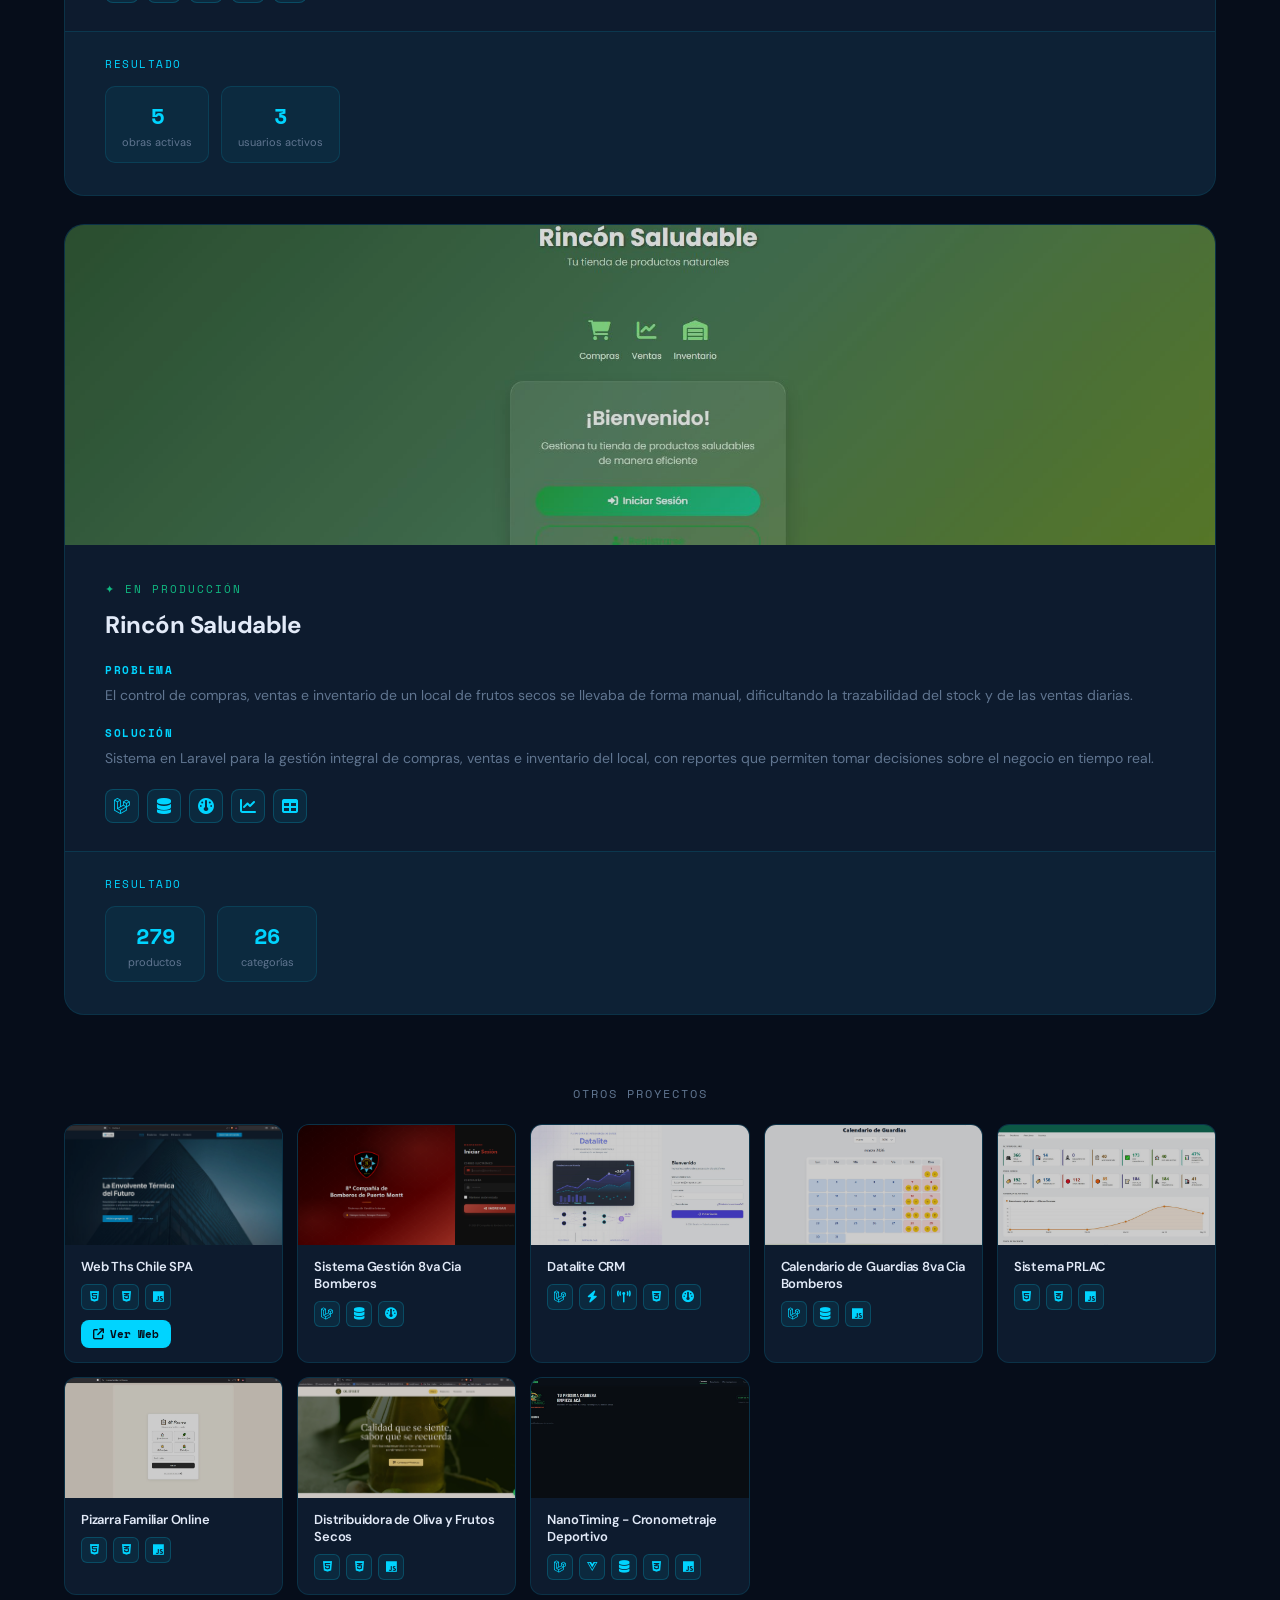
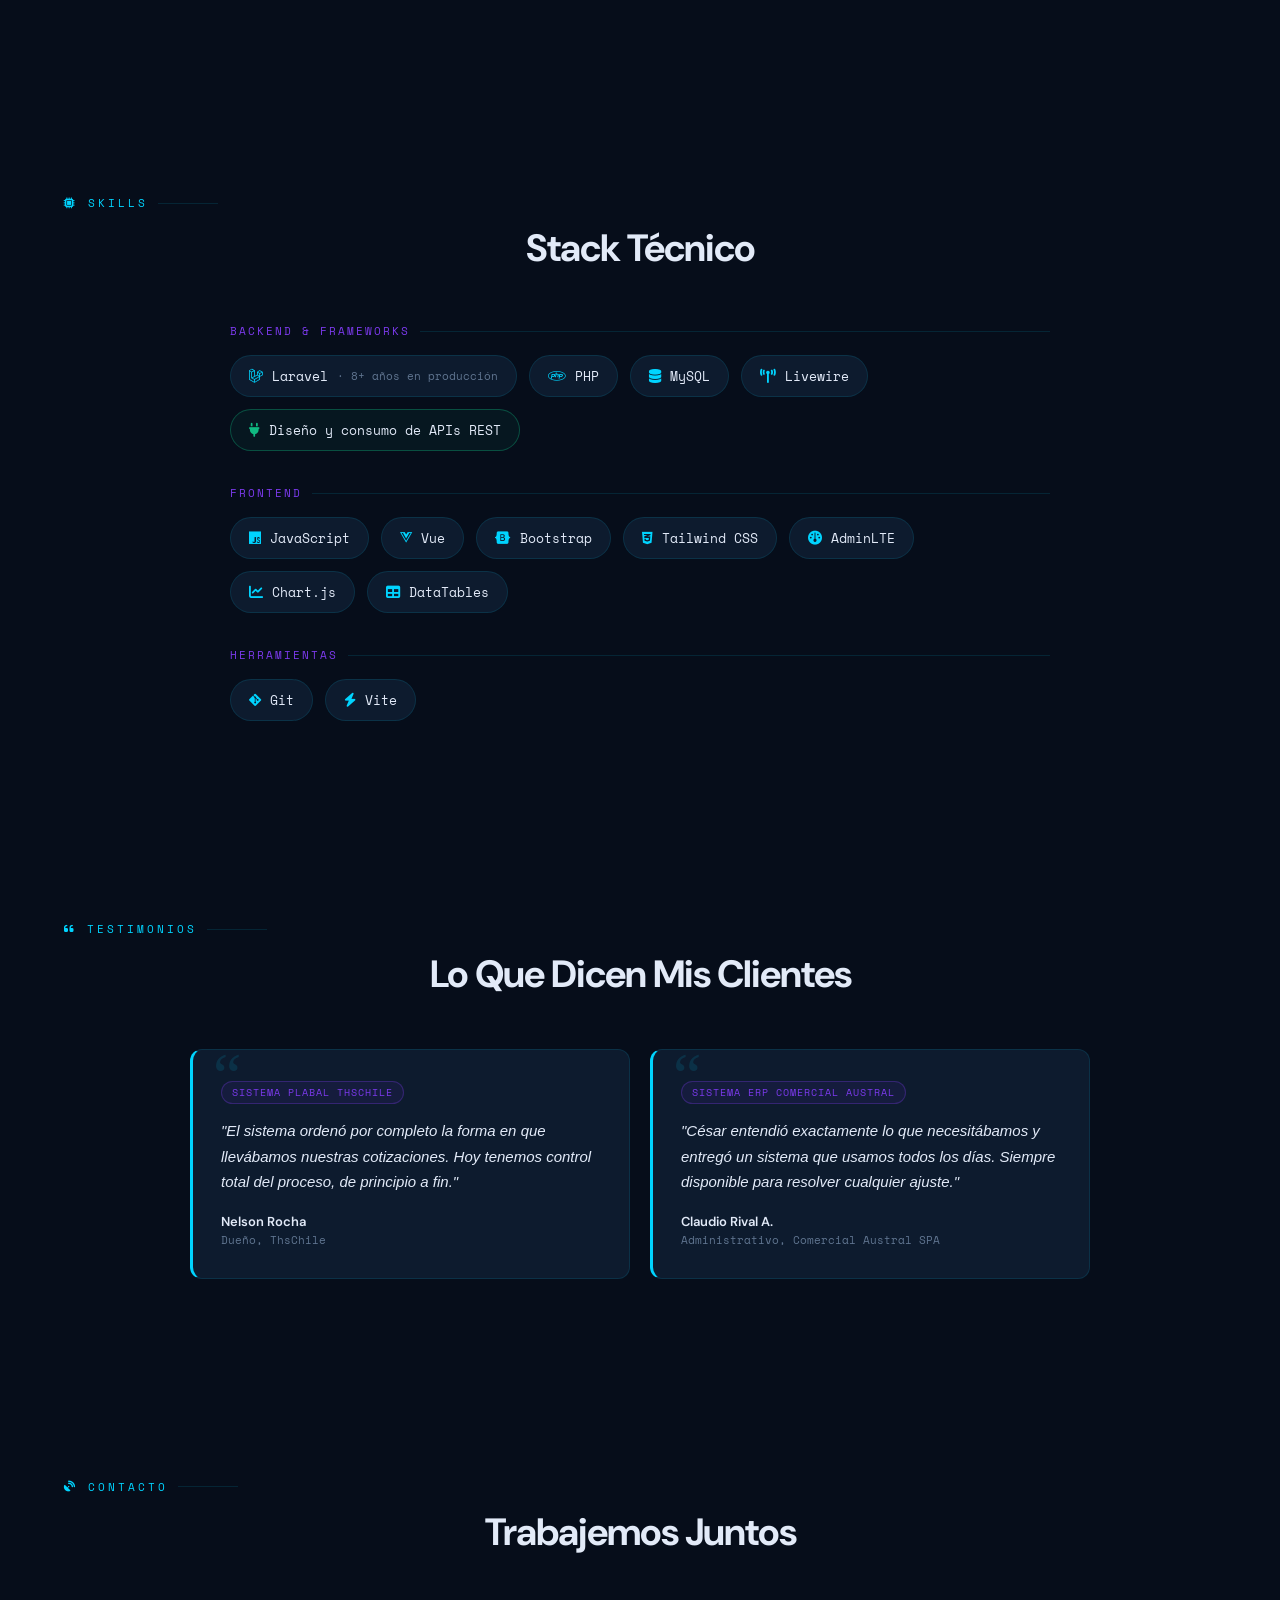
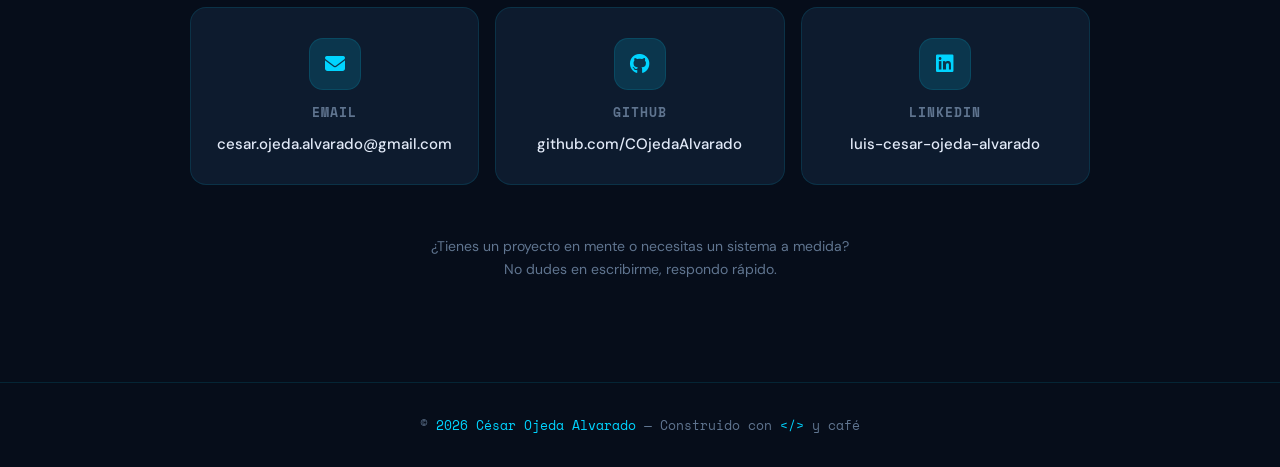
==== commit 7d4aa0fc: "Rediseñar portfolio: skills en badges, casos de estudio, testimonios Reemplaza barras de progreso po" ====
--- a/index.html
+++ b/index.html
@@ -107,15 +107,40 @@
     .stat h4{font-size:38px;font-weight:700;color:var(--accent);font-family:var(--mono)}
     .stat p{font-size:13px;color:var(--muted);margin-top:4px}
 
-    /* DESTACADO */
-    .destacado{display:grid;grid-template-columns:1fr 1fr;background:var(--surface);border:1px solid var(--border);border-radius:20px;overflow:hidden;transition:border-color .3s}
-    .destacado:hover{border-color:rgba(0,212,255,0.3)}
-    .destacado img{width:100%;height:100%;min-height:320px;object-fit:cover;display:block;filter:brightness(0.85);transition:filter .4s}
-    .destacado:hover img{filter:brightness(1)}
-    .destacado-info{padding:40px;display:flex;flex-direction:column;justify-content:center}
-    .destacado-info .proj-label{font-family:var(--mono);font-size:11px;color:var(--accent3);letter-spacing:2px;text-transform:uppercase;margin-bottom:12px}
-    .destacado-info h4{font-size:24px;font-weight:700;letter-spacing:-.5px;margin-bottom:14px}
-    .destacado-info p{color:var(--muted);font-size:14px;line-height:1.7;margin-bottom:20px}
+    /* PROJECT STATS — mismo lenguaje visual que .stat, versión compacta para cards */
+    .project-stats{display:flex;gap:12px;flex-wrap:wrap;margin-bottom:20px}
+    .project-stat{background:rgba(0,212,255,0.05);border:1px solid var(--border);border-radius:10px;padding:12px 16px;text-align:center;min-width:100px}
+    .project-stat strong{display:block;font-family:var(--mono);font-size:22px;font-weight:700;color:var(--accent)}
+    .project-stat span{display:block;font-size:11px;color:var(--muted);margin-top:3px;line-height:1.3}
+
+    /* CASOS DE ESTUDIO */
+    .case-studies{display:flex;flex-direction:column;gap:28px;margin-bottom:70px}
+    .case-study{background:var(--surface);border:1px solid var(--border);border-radius:20px;overflow:hidden;transition:border-color .3s}
+    .case-study:hover{border-color:rgba(0,212,255,0.3)}
+    .case-study-img{width:100%;height:320px;object-fit:cover;display:block;filter:brightness(0.85);transition:filter .4s}
+    .case-study:hover .case-study-img{filter:brightness(1)}
+    .case-study-content{padding:36px 40px 4px}
+    .case-study-label{font-family:var(--mono);font-size:11px;color:var(--accent3);letter-spacing:2px;text-transform:uppercase;margin-bottom:12px}
+    .case-study-content h4{font-size:24px;font-weight:700;letter-spacing:-.5px;margin-bottom:22px}
+    .case-study-block{margin-bottom:18px}
+    .case-study-block h5{font-family:var(--mono);font-size:11px;color:var(--accent);letter-spacing:1.5px;text-transform:uppercase;margin-bottom:6px}
+    .case-study-block p{color:var(--muted);font-size:14px;line-height:1.7}
+    .case-study-result{padding:24px 40px 32px;border-top:1px solid var(--border);background:rgba(0,212,255,0.03)}
+    .case-study-result .project-stats{margin-bottom:0}
+    .case-study-result-label{font-family:var(--mono);font-size:11px;color:var(--accent);letter-spacing:1.5px;text-transform:uppercase;margin-bottom:14px}
+
+    /* GRID COMPACTO — otros proyectos */
+    .proyectos-sub-label{font-family:var(--mono);font-size:12px;color:var(--muted);letter-spacing:2px;text-transform:uppercase;margin:0 0 22px;text-align:center}
+    .compact-grid{display:grid;grid-template-columns:repeat(auto-fit,minmax(210px,1fr));gap:14px}
+    .compact-card{background:var(--surface);border:1px solid var(--border);border-radius:12px;overflow:hidden;transition:all .3s}
+    .compact-card:hover{transform:translateY(-4px);border-color:rgba(0,212,255,0.3)}
+    .compact-card-img{width:100%;height:120px;object-fit:cover;display:block;filter:brightness(0.8);transition:transform .5s,filter .3s}
+    .compact-card:hover .compact-card-img{transform:scale(1.04);filter:brightness(1)}
+    .compact-card-body{padding:14px 16px}
+    .compact-card-body h4{font-size:13px;font-weight:600;margin-bottom:8px;letter-spacing:-.2px;line-height:1.3}
+    .compact-card .badges{margin-bottom:0;gap:6px}
+    .compact-card .badges span{width:26px;height:26px;font-size:12px;border-radius:6px}
+    .compact-card .btn-small{padding:6px 12px;font-size:11px;margin-top:10px}
 
     /* BADGES con icono + tooltip */
     .badges{display:flex;flex-wrap:wrap;gap:8px;margin-bottom:24px}
@@ -131,26 +156,28 @@
     .btn-small.ghost{background:transparent;color:var(--text);border:1px solid var(--border)}
     .btn-small.ghost:hover{border-color:var(--accent);color:var(--accent)}
 
-    /* GRID */
-    .grid{display:grid;grid-template-columns:repeat(auto-fit,minmax(280px,1fr));gap:20px}
-    .card{background:var(--surface);border:1px solid var(--border);border-radius:16px;overflow:hidden;transition:all .3s}
-    .card:hover{transform:translateY(-6px);border-color:rgba(0,212,255,0.3)}
-    .card-img-wrap{overflow:hidden}
-    .card img{width:100%;height:200px;object-fit:cover;display:block;filter:brightness(0.8);transition:transform .5s,filter .3s}
-    .card:hover img{transform:scale(1.04);filter:brightness(1)}
-    .card-body{padding:22px}
-    .card-body h4{font-size:16px;font-weight:600;margin-bottom:10px;letter-spacing:-.3px}
-
     /* SKILLS */
-    .skills-grid{display:grid;grid-template-columns:repeat(auto-fit,minmax(240px,1fr));gap:14px;max-width:800px;margin:auto}
-    .skill-item{background:var(--surface);border:1px solid var(--border);border-radius:12px;padding:18px 20px;transition:border-color .3s}
-    .skill-item:hover{border-color:rgba(0,212,255,0.3)}
-    .skill-header{display:flex;justify-content:space-between;align-items:center;margin-bottom:10px}
-    .skill-name{font-family:var(--mono);font-size:13px;color:var(--text);display:flex;align-items:center;gap:8px}
-    .skill-name i{color:var(--accent);font-size:14px}
-    .skill-pct{font-family:var(--mono);font-size:11px;color:var(--accent)}
-    .barra{background:rgba(255,255,255,0.06);border-radius:20px;height:5px;overflow:hidden}
-    .progreso{height:100%;background:linear-gradient(90deg,var(--accent2),var(--accent));border-radius:20px;width:0;transition:width 1.4s cubic-bezier(.4,0,.2,1)}
+    .skills-wrap{max-width:820px;margin:auto;display:flex;flex-direction:column;gap:34px}
+    .skills-category-title{font-family:var(--mono);font-size:11px;color:var(--accent2);letter-spacing:2px;text-transform:uppercase;margin-bottom:16px;display:flex;align-items:center;gap:10px}
+    .skills-category-title::after{content:'';flex:1;height:1px;background:var(--border)}
+    .skill-badges{display:flex;flex-wrap:wrap;gap:12px}
+    .skill-badge{display:inline-flex;align-items:center;gap:9px;font-family:var(--mono);font-size:13px;color:var(--text);background:var(--surface);border:1px solid var(--border);padding:10px 18px;border-radius:30px;transition:all .25s}
+    .skill-badge i{color:var(--accent);font-size:14px}
+    .skill-badge:hover{border-color:rgba(0,212,255,0.4);background:rgba(0,212,255,0.08);transform:translateY(-2px);box-shadow:0 4px 14px rgba(0,212,255,0.15)}
+    .skill-badge .skill-note{color:var(--muted);font-size:11px;font-weight:400}
+    .skill-badge.highlight{border-color:rgba(16,185,129,0.35);background:rgba(16,185,129,0.06)}
+    .skill-badge.highlight i{color:var(--accent3)}
+    .skill-badge.highlight:hover{border-color:rgba(16,185,129,0.55);background:rgba(16,185,129,0.12);box-shadow:0 4px 14px rgba(16,185,129,0.18)}
+
+    /* TESTIMONIOS */
+    .testimonios-grid{display:grid;grid-template-columns:repeat(auto-fit,minmax(320px,1fr));gap:20px;max-width:900px;margin:auto}
+    .testimonio{background:var(--surface);border:1px solid var(--border);border-left:3px solid var(--accent);border-radius:12px;padding:30px 28px;position:relative;overflow:hidden;transition:border-color .3s}
+    .testimonio:hover{border-color:rgba(0,212,255,0.3);border-left-color:var(--accent)}
+    .testimonio::before{content:'\201C';position:absolute;top:-6px;left:20px;font-family:Georgia,serif;font-size:64px;line-height:1;color:rgba(0,212,255,0.12);pointer-events:none}
+    .testimonio-placeholder-tag{position:relative;z-index:1;display:inline-block;font-family:var(--mono);font-size:10px;color:var(--accent2);letter-spacing:1px;text-transform:uppercase;margin-bottom:14px;border:1px solid rgba(124,58,237,0.3);background:rgba(124,58,237,0.08);padding:3px 10px;border-radius:20px}
+    .testimonio blockquote{position:relative;z-index:1;font-size:15px;font-style:italic;font-weight:500;color:var(--text);line-height:1.7;margin:0 0 18px}
+    .testimonio-author{position:relative;z-index:1;font-size:13px;color:var(--text);font-weight:600}
+    .testimonio-role{position:relative;z-index:1;font-family:var(--mono);font-size:11px;color:var(--muted);margin-top:2px}
 
     /* CONTACTO */
     #contacto{text-align:center}
@@ -201,14 +228,16 @@
     .carousel-dots{display:flex;justify-content:center;gap:8px;padding:14px 0 18px}
     .carousel-dot{width:8px;height:8px;border-radius:50%;background:var(--border);cursor:pointer;transition:all .25s;border:none}
     .carousel-dot.active{background:var(--accent);box-shadow:0 0 8px rgba(0,212,255,0.5)}
-    .card-img-wrap.clickable{cursor:pointer}
-    .card-img-wrap.clickable img{transition:transform .5s,filter .3s,box-shadow .3s}
-    .card-img-wrap.clickable:hover img{transform:scale(1.04);filter:brightness(1);box-shadow:0 0 0 2px rgba(0,212,255,0.4)}
+    .case-study-img-wrap{cursor:pointer;overflow:hidden}
+    .case-study-img-wrap .case-study-img{transition:transform .5s,filter .3s}
+    .case-study-img-wrap:hover .case-study-img{transform:scale(1.03);filter:brightness(1)}
+    .compact-card-img-wrap{cursor:pointer;overflow:hidden}
 
     /* RESPONSIVE */
     @media(max-width:900px){
-      .destacado{grid-template-columns:1fr}
-      .destacado img{min-height:240px}
+      .case-study-img{height:220px}
+      .case-study-content{padding:28px 24px 4px}
+      .case-study-result{padding:20px 24px 26px}
     }
     @media(max-width:640px){
       .hamburger{display:flex}
@@ -241,6 +270,7 @@
       <li><a href="#sobre">// sobre</a></li>
       <li><a href="#proyectos">// proyectos</a></li>
       <li><a href="#skills">// skills</a></li>
+      <li><a href="#testimonios">// testimonios</a></li>
       <li><a href="#contacto">// contacto</a></li>
     </ul>
     <button class="hamburger" id="hamburger" aria-label="Abrir menú">
@@ -289,53 +319,28 @@
   </div>
 </section>
 
-<section class="animar">
-  <div class="section-label"><i class="fa-solid fa-star"></i> destacado</div>
-  <h3>Proyecto Principal</h3>
-  <div class="destacado">
-    <div class="card-img-wrap clickable" id="cotizaImgTrigger" style="min-height:320px"><img src="img/ths1b.JPG" alt="Sistema Cotizador Termopaneles Plabal" style="height:100%;min-height:320px"></div>
-    <div class="destacado-info">
-      <div class="proj-label">&#x2726; Proyecto Destacado</div>
-      <h4>Sistema Cotizador Termopaneles Plabal</h4>
-      <p>Sistema desarrollado en Laravel para el ingreso de cotizaciones de termopaneles, gestión de clientes y producción y despacho de termopaneles.</p>
-      <div class="badges">
-        <span data-tip="Laravel"><i class="fa-brands fa-laravel"></i></span>
-        <span data-tip="MySQL"><i class="fa-solid fa-database"></i></span>
-        <span data-tip="AdminLTE"><i class="fa-solid fa-gauge"></i></span>
-        <span data-tip="Chart.js"><i class="fa-solid fa-chart-line"></i></span>
-        <span data-tip="DataTables"><i class="fa-solid fa-table"></i></span>
-      </div>
-      <div class="card-buttons">
-        <a href="https://cotizador.thschile.cl" target="_blank" class="btn-small primary"><i class="fa-solid fa-arrow-up-right-from-square"></i> Ver Sistema</a>
-        <a href="https://github.com/COjedaAlvarado" class="btn-small ghost" target="_blank"><i class="fa-brands fa-github"></i> GitHub</a>
-      </div>
-    </div>
-  </div>
-</section>
-
 <section id="proyectos" class="animar">
   <div class="section-label"><i class="fa-solid fa-code"></i> proyectos</div>
-  <h3>Otros Proyectos</h3>
-  <div class="grid">
-        <div class="card">
-      <div class="card-img-wrap clickable" id="thsImgTrigger"><img src="img/ths1.JPG" alt="Web Ths Chile SPA"></div>
-      <div class="card-body"> 
-        <h4>Web Ths Chile SPA</h4>
-        <p style="color:var(--muted);font-size:14px;line-height:1.7;margin-bottom:20px">Página web desarrollada para Ths Chile, utilizando HTML, css y Javascript, con formato SPA.</p>
-        <div class="badges">
-           <span data-tip="HTML"><i class="fa-brands fa-html5"></i></span>
-          <span data-tip="CSS"><i class="fa-brands fa-css3-alt"></i></span>
-          <span data-tip="JavaScript"><i class="fa-brands fa-js"></i></span>
-          <a href="https://www.thschile.cl" target="_blank" class="btn-small primary"><i class="fa-solid fa-arrow-up-right-from-square"></i> Ver Web</a>
-        </div>
-      </div>
-    </div>
-    
-    <div class="card">
-      <div class="card-img-wrap clickable" id="gestionImgTrigger"><img src="img/gestion8.png" alt="Sistema Gestión Bomberos"></div>
-      <div class="card-body"> 
-        <h4>Sistema Gestión 8va Cia Bomberos</h4>
-        <p style="color:var(--muted);font-size:14px;line-height:1.7;margin-bottom:20px">Sistema desarrollado en Laravel para la gestión de bomberos, incluyendo control de emergencias, inventario y reportes.</p>
+  <h3>Proyectos</h3>
+
+  <div class="case-studies">
+
+    <!-- CASO 1: THS Cotizador -->
+    <div class="case-study">
+      <div class="case-study-img-wrap clickable" data-gallery='["img/ths1b.JPG","img/ths2b.JPG","img/ths3b.JPG"]' data-gallery-alt="Sistema Cotizador Termopaneles Plabal">
+        <img class="case-study-img" src="img/ths1b.JPG" alt="Sistema Cotizador Termopaneles Plabal">
+      </div>
+      <div class="case-study-content">
+        <div class="case-study-label">&#x2726; En Producción</div>
+        <h4>Sistema Cotizador Termopaneles Plabal</h4>
+        <div class="case-study-block">
+          <h5>Problema</h5>
+          <p>La cotización de termopaneles, la gestión de clientes y el seguimiento de producción y despacho se manejaban de forma manual y dispersa, generando demoras y falta de trazabilidad en cada pedido.</p>
+        </div>
+        <div class="case-study-block">
+          <h5>Solución</h5>
+          <p>Sistema desarrollado en Laravel que centraliza el ingreso de cotizaciones, la gestión de clientes y el ciclo completo de producción y despacho, con panel administrativo y reportería en tiempo real.</p>
+        </div>
         <div class="badges">
           <span data-tip="Laravel"><i class="fa-brands fa-laravel"></i></span>
           <span data-tip="MySQL"><i class="fa-solid fa-database"></i></span>
@@ -343,14 +348,35 @@
           <span data-tip="Chart.js"><i class="fa-solid fa-chart-line"></i></span>
           <span data-tip="DataTables"><i class="fa-solid fa-table"></i></span>
         </div>
-      </div>
-    </div>
-    
-    <div class="card">
-      <div class="card-img-wrap clickable" id="rsImgTrigger"><img src="img/rs1.JPG" alt="Rincón Saludable"></div>
-      <div class="card-body">
-        <h4>Rincón Saludable</h4>
-        <p style="color:var(--muted);font-size:14px;line-height:1.7;margin-bottom:20px">Sistema desarrollado en Laravel para la gestión de compras y ventas de un local de frutos secos, incluyendo control de inventario, ventas y reportes.</p>
+        <div class="card-buttons">
+          <a href="https://cotizador.thschile.cl" target="_blank" class="btn-small primary"><i class="fa-solid fa-arrow-up-right-from-square"></i> Ver Sistema</a>
+        </div>
+      </div>
+      <div class="case-study-result">
+        <div class="case-study-result-label">Resultado</div>
+        <div class="project-stats">
+          <div class="project-stat"><strong>411</strong><span>cotizaciones en el año</span></div>
+          <div class="project-stat"><strong>25</strong><span>clientes activos</span></div>
+        </div>
+      </div>
+    </div>
+
+    <!-- CASO 2: ERP Comercial Austral -->
+    <div class="case-study">
+      <div class="case-study-img-wrap clickable" data-gallery='["img/ERP1.JPG","img/ERP2.JPG","img/ERP3.JPG"]' data-gallery-alt="Sistema ERP Comercial Austral">
+        <img class="case-study-img" src="img/ERP1.JPG" alt="Sistema ERP Comercial Austral">
+      </div>
+      <div class="case-study-content">
+        <div class="case-study-label">&#x2726; En Producción</div>
+        <h4>Sistema ERP Comercial Austral</h4>
+        <div class="case-study-block">
+          <h5>Problema</h5>
+          <p>Cotizaciones, obras, presupuestos, inventario y facturación se gestionaban por separado, sin visibilidad centralizada del estado real del negocio.</p>
+        </div>
+        <div class="case-study-block">
+          <h5>Solución</h5>
+          <p>ERP a medida en Laravel que unifica cotizaciones, obras, presupuestos, inventario y facturación en un solo lugar, con dashboards de seguimiento y reportes.</p>
+        </div>
         <div class="badges">
           <span data-tip="Laravel"><i class="fa-brands fa-laravel"></i></span>
           <span data-tip="MySQL"><i class="fa-solid fa-database"></i></span>
@@ -359,37 +385,104 @@
           <span data-tip="DataTables"><i class="fa-solid fa-table"></i></span>
         </div>
       </div>
-    </div>
-    
-    <div class="card">
-      <div class="card-img-wrap clickable" id="dataliteImgTrigger"><img src="img/datalite.jpg" alt="Datalite CRM"></div>
-      <div class="card-body">
+      <div class="case-study-result">
+        <div class="case-study-result-label">Resultado</div>
+        <div class="project-stats">
+          <div class="project-stat"><strong>5</strong><span>obras activas</span></div>
+          <div class="project-stat"><strong>3</strong><span>usuarios activos</span></div>
+        </div>
+      </div>
+    </div>
+
+    <!-- CASO 3: Rincón Saludable -->
+    <div class="case-study">
+      <div class="case-study-img-wrap clickable" data-gallery='["img/rs2.JPG","img/rs3.JPG","img/rs4.JPG"]' data-gallery-alt="Rincón Saludable">
+        <img class="case-study-img" src="img/rs1.JPG" alt="Rincón Saludable">
+      </div>
+      <div class="case-study-content">
+        <div class="case-study-label">&#x2726; En Producción</div>
+        <h4>Rincón Saludable</h4>
+        <div class="case-study-block">
+          <h5>Problema</h5>
+          <p>El control de compras, ventas e inventario de un local de frutos secos se llevaba de forma manual, dificultando la trazabilidad del stock y de las ventas diarias.</p>
+        </div>
+        <div class="case-study-block">
+          <h5>Solución</h5>
+          <p>Sistema en Laravel para la gestión integral de compras, ventas e inventario del local, con reportes que permiten tomar decisiones sobre el negocio en tiempo real.</p>
+        </div>
+        <div class="badges">
+          <span data-tip="Laravel"><i class="fa-brands fa-laravel"></i></span>
+          <span data-tip="MySQL"><i class="fa-solid fa-database"></i></span>
+          <span data-tip="AdminLTE"><i class="fa-solid fa-gauge"></i></span>
+          <span data-tip="Chart.js"><i class="fa-solid fa-chart-line"></i></span>
+          <span data-tip="DataTables"><i class="fa-solid fa-table"></i></span>
+        </div>
+      </div>
+      <div class="case-study-result">
+        <div class="case-study-result-label">Resultado</div>
+        <div class="project-stats">
+          <div class="project-stat"><strong>279</strong><span>productos</span></div>
+          <div class="project-stat"><strong>26</strong><span>categorías</span></div>
+        </div>
+      </div>
+    </div>
+
+  </div>
+
+  <div class="proyectos-sub-label">Otros proyectos</div>
+  <div class="compact-grid">
+
+    <div class="compact-card">
+      <div class="compact-card-img-wrap clickable" data-gallery='["img/ths1.JPG","img/ths2.JPG","img/ths3.JPG"]' data-gallery-alt="Web Ths Chile SPA">
+        <img class="compact-card-img" src="img/ths1.JPG" alt="Web Ths Chile SPA">
+      </div>
+      <div class="compact-card-body">
+        <h4>Web Ths Chile SPA</h4>
+        <div class="badges">
+          <span data-tip="HTML"><i class="fa-brands fa-html5"></i></span>
+          <span data-tip="CSS"><i class="fa-brands fa-css3-alt"></i></span>
+          <span data-tip="JavaScript"><i class="fa-brands fa-js"></i></span>
+        </div>
+        <a href="https://www.thschile.cl" target="_blank" class="btn-small primary"><i class="fa-solid fa-arrow-up-right-from-square"></i> Ver Web</a>
+      </div>
+    </div>
+
+    <div class="compact-card">
+      <div class="compact-card-img-wrap clickable" data-gallery='["img/gestion2.JPG","img/gestion3.JPG","img/gestion4.JPG"]' data-gallery-alt="Sistema Gestión 8va Cia Bomberos">
+        <img class="compact-card-img" src="img/gestion8.png" alt="Sistema Gestión Bomberos">
+      </div>
+      <div class="compact-card-body">
+        <h4>Sistema Gestión 8va Cia Bomberos</h4>
+        <div class="badges">
+          <span data-tip="Laravel"><i class="fa-brands fa-laravel"></i></span>
+          <span data-tip="MySQL"><i class="fa-solid fa-database"></i></span>
+          <span data-tip="AdminLTE"><i class="fa-solid fa-gauge"></i></span>
+        </div>
+      </div>
+    </div>
+
+    <div class="compact-card">
+      <div class="compact-card-img-wrap clickable" data-gallery='["img/data2.JPG","img/data3.JPG","img/data4.JPG"]' data-gallery-alt="Datalite CRM">
+        <img class="compact-card-img" src="img/datalite.jpg" alt="Datalite CRM">
+      </div>
+      <div class="compact-card-body">
         <h4>Datalite CRM</h4>
-        <p style="color:var(--muted);font-size:14px;line-height:1.7;margin-bottom:20px">Sistema desarrollado en Laravel para la gestión de una OTEC de capacitación.</p>
         <div class="badges">
           <span data-tip="Laravel"><i class="fa-brands fa-laravel"></i></span>
           <span data-tip="Vite"><i class="fa-solid fa-bolt"></i></span>
-          <span data-tip="MySQL"><i class="fa-solid fa-database"></i></span>
           <span data-tip="Livewire"><i class="fa-solid fa-tower-broadcast"></i></span>
           <span data-tip="Tailwind CSS"><i class="fa-brands fa-css3-alt"></i></span>
-        </div>
-      </div>
-    </div>
-    <!-- <div class="card">
-      <div class="card-img-wrap"><img src="img/p2.jpg" alt="RPM Repuestos"></div>
-      <div class="card-body">
-        <h4>RPM Repuestos</h4>
-        <div class="badges">
-          <span data-tip="PHP"><i class="fa-brands fa-php"></i></span>
-          <span data-tip="MySQL"><i class="fa-solid fa-database"></i></span>
-        </div>
-      </div>
-    </div> -->
-    <div class="card">
-      <div class="card-img-wrap clickable" id="guardiasImgTrigger"><img src="img/guardias.png" alt="Calendario de Guardias"></div>
-      <div class="card-body">
+          <span data-tip="AdminLTE"><i class="fa-solid fa-gauge"></i></span>
+        </div>
+      </div>
+    </div>
+
+    <div class="compact-card">
+      <div class="compact-card-img-wrap clickable" data-gallery='["img/guardia2.JPG","img/guardia3.JPG","img/guardia4.JPG"]' data-gallery-alt="Calendario de Guardias 8va Cia Bomberos">
+        <img class="compact-card-img" src="img/guardias.png" alt="Calendario de Guardias">
+      </div>
+      <div class="compact-card-body">
         <h4>Calendario de Guardias 8va Cia Bomberos</h4>
-        <p style="color:var(--muted);font-size:14px;line-height:1.7;margin-bottom:20px">Sistema desarrollado en Laravel para el control de guardias y turnos de la 8va Compañía de Bomberos.</p>
         <div class="badges">
           <span data-tip="Laravel"><i class="fa-brands fa-laravel"></i></span>
           <span data-tip="MySQL"><i class="fa-solid fa-database"></i></span>
@@ -397,12 +490,13 @@
         </div>
       </div>
     </div>
-    
-    <div class="card">
-      <div class="card-img-wrap clickable" id="prlacImgTrigger"><img src="img/prlac1.JPG" alt="Sistema PRLAC"></div>
-      <div class="card-body">
+
+    <div class="compact-card">
+      <div class="compact-card-img-wrap clickable" data-gallery='["img/prlac1.JPG","img/prlac2.JPG","img/prlac3.JPG"]' data-gallery-alt="Sistema PRLAC">
+        <img class="compact-card-img" src="img/prlac1.JPG" alt="Sistema PRLAC">
+      </div>
+      <div class="compact-card-body">
         <h4>Sistema PRLAC</h4>
-        <p style="color:var(--muted);font-size:14px;line-height:1.7;margin-bottom:20px">Sistema desarrollado en HTML, CSS y JavaScript para la gestión de la Plataforma de Programa Red Local de Apoyos y Cuidados.</p>
         <div class="badges">
           <span data-tip="HTML"><i class="fa-brands fa-html5"></i></span>
           <span data-tip="CSS"><i class="fa-brands fa-css3-alt"></i></span>
@@ -410,12 +504,13 @@
         </div>
       </div>
     </div>
-    
-    <div class="card">
-      <div class="card-img-wrap clickable" id="pizarraImgTrigger"><img src="img/pizarra1.JPG" alt="Pizarra Familiar Online"></div>
-      <div class="card-body">
+
+    <div class="compact-card">
+      <div class="compact-card-img-wrap clickable" data-gallery='["img/pizarra1.JPG","img/pizarra2.JPG","img/pizarra3.JPG"]' data-gallery-alt="Pizarra Familiar Online">
+        <img class="compact-card-img" src="img/pizarra1.JPG" alt="Pizarra Familiar Online">
+      </div>
+      <div class="compact-card-body">
         <h4>Pizarra Familiar Online</h4>
-        <p style="color:var(--muted);font-size:14px;line-height:1.7;margin-bottom:20px">Aplicación web desarrollada en HTML, CSS y JavaScript para la gestión de la pizarra familiar en línea.</p>
         <div class="badges">
           <span data-tip="HTML"><i class="fa-brands fa-html5"></i></span>
           <span data-tip="CSS"><i class="fa-brands fa-css3-alt"></i></span>
@@ -424,11 +519,12 @@
       </div>
     </div>
 
-  <div class="card">
-      <div class="card-img-wrap clickable" id="olifrutImgTrigger"><img src="img/oli1.JPG" alt="Olifrut"></div>
-      <div class="card-body">
-        <h4>Distribuidora de Oliva y Frutos secos</h4>
-        <p style="color:var(--muted);font-size:14px;line-height:1.7;margin-bottom:20px">Aplicación web desarrollada en HTML, CSS y JavaScript para la distribuidora Olifrut.</p>
+    <div class="compact-card">
+      <div class="compact-card-img-wrap clickable" data-gallery='["img/oli1.JPG","img/oli2.JPG","img/oli3.JPG","img/oli4.JPG"]' data-gallery-alt="Distribuidora de Oliva y Frutos Secos">
+        <img class="compact-card-img" src="img/oli1.JPG" alt="Olifrut">
+      </div>
+      <div class="compact-card-body">
+        <h4>Distribuidora de Oliva y Frutos Secos</h4>
         <div class="badges">
           <span data-tip="HTML"><i class="fa-brands fa-html5"></i></span>
           <span data-tip="CSS"><i class="fa-brands fa-css3-alt"></i></span>
@@ -436,37 +532,78 @@
         </div>
       </div>
     </div>
-    
+
+    <div class="compact-card">
+      <div class="compact-card-img-wrap clickable" data-gallery='["img/nano1.JPG","img/nano2.JPG","img/nano3.JPG"]' data-gallery-alt="NanoTiming">
+        <img class="compact-card-img" src="img/nano1.JPG" alt="Nanotiming">
+      </div>
+      <div class="compact-card-body">
+        <h4>NanoTiming - Cronometraje Deportivo</h4>
+        <div class="badges">
+          <span data-tip="Laravel"><i class="fa-brands fa-laravel"></i></span>
+          <span data-tip="Vue"><i class="fa-brands fa-vuejs"></i></span>
+          <span data-tip="MySQL"><i class="fa-solid fa-database"></i></span>
+          <span data-tip="CSS"><i class="fa-brands fa-css3-alt"></i></span>
+          <span data-tip="JavaScript"><i class="fa-brands fa-js"></i></span>
+        </div>
+      </div>
+    </div>
+
   </div>
 </section>
 
 <section id="skills" class="animar">
   <div class="section-label"><i class="fa-solid fa-microchip"></i> skills</div>
   <h3>Stack Técnico</h3>
-  <div class="skills-grid">
-    <div class="skill-item">
-      <div class="skill-header"><div class="skill-name"><i class="fa-brands fa-laravel"></i> Laravel</div><div class="skill-pct">90%</div></div>
-      <div class="barra"><div class="progreso" data-w="90%"></div></div>
-    </div>
-    <div class="skill-item">
-      <div class="skill-header"><div class="skill-name"><i class="fa-brands fa-php"></i> PHP</div><div class="skill-pct">85%</div></div>
-      <div class="barra"><div class="progreso" data-w="85%"></div></div>
-    </div>
-    <div class="skill-item">
-      <div class="skill-header"><div class="skill-name"><i class="fa-brands fa-js"></i> JavaScript</div><div class="skill-pct">70%</div></div>
-      <div class="barra"><div class="progreso" data-w="70%"></div></div>
-    </div>
-    <div class="skill-item">
-      <div class="skill-header"><div class="skill-name"><i class="fa-solid fa-database"></i> MySQL</div><div class="skill-pct">80%</div></div>
-      <div class="barra"><div class="progreso" data-w="80%"></div></div>
-    </div>
-    <div class="skill-item">
-      <div class="skill-header"><div class="skill-name"><i class="fa-brands fa-bootstrap"></i> Bootstrap</div><div class="skill-pct">85%</div></div>
-      <div class="barra"><div class="progreso" data-w="85%"></div></div>
-    </div>
-    <div class="skill-item">
-      <div class="skill-header"><div class="skill-name"><i class="fa-brands fa-git-alt"></i> Git</div><div class="skill-pct">75%</div></div>
-      <div class="barra"><div class="progreso" data-w="75%"></div></div>
+  <div class="skills-wrap">
+    <div class="skills-category">
+      <div class="skills-category-title">Backend &amp; Frameworks</div>
+      <div class="skill-badges">
+        <span class="skill-badge"><i class="fa-brands fa-laravel"></i> Laravel <span class="skill-note">· 8+ años en producción</span></span>
+        <span class="skill-badge"><i class="fa-brands fa-php"></i> PHP</span>
+        <span class="skill-badge"><i class="fa-solid fa-database"></i> MySQL</span>
+        <span class="skill-badge"><i class="fa-solid fa-tower-broadcast"></i> Livewire</span>
+        <span class="skill-badge highlight"><i class="fa-solid fa-plug"></i> Diseño y consumo de APIs REST</span>
+      </div>
+    </div>
+    <div class="skills-category">
+      <div class="skills-category-title">Frontend</div>
+      <div class="skill-badges">
+        <span class="skill-badge"><i class="fa-brands fa-js"></i> JavaScript</span>
+        <span class="skill-badge"><i class="fa-brands fa-vuejs"></i> Vue</span>
+        <span class="skill-badge"><i class="fa-brands fa-bootstrap"></i> Bootstrap</span>
+        <span class="skill-badge"><i class="fa-brands fa-css3-alt"></i> Tailwind CSS</span>
+        <span class="skill-badge"><i class="fa-solid fa-gauge"></i> AdminLTE</span>
+        <span class="skill-badge"><i class="fa-solid fa-chart-line"></i> Chart.js</span>
+        <span class="skill-badge"><i class="fa-solid fa-table"></i> DataTables</span>
+      </div>
+    </div>
+    <div class="skills-category">
+      <div class="skills-category-title">Herramientas</div>
+      <div class="skill-badges">
+        <span class="skill-badge"><i class="fa-brands fa-git-alt"></i> Git</span>
+        <span class="skill-badge"><i class="fa-solid fa-bolt"></i> Vite</span>
+      </div>
+    </div>
+  </div>
+</section>
+
+<section id="testimonios" class="animar">
+  <div class="section-label"><i class="fa-solid fa-quote-left"></i> testimonios</div>
+  <h3>Lo Que Dicen Mis Clientes</h3>
+  <!-- TODO: reemplazar estos 2 testimonios de ejemplo por citas reales de clientes (ej. THS, Comercial Austral, Rincón Saludable) -->
+  <div class="testimonios-grid">
+    <div class="testimonio">
+      <div class="testimonio-placeholder-tag">Sistema Plabal ThsChile</div>
+      <blockquote>"El sistema ordenó por completo la forma en que llevábamos nuestras cotizaciones. Hoy tenemos control total del proceso, de principio a fin."</blockquote>
+      <div class="testimonio-author">Nelson Rocha</div>
+      <div class="testimonio-role">Dueño, ThsChile</div>
+    </div>
+    <div class="testimonio">
+      <div class="testimonio-placeholder-tag">Sistema ERP Comercial Austral</div>
+      <blockquote>"César entendió exactamente lo que necesitábamos y entregó un sistema que usamos todos los días. Siempre disponible para resolver cualquier ajuste."</blockquote>
+      <div class="testimonio-author">Claudio Rival A.</div>
+      <div class="testimonio-role">Administrativo, Comercial Austral SPA</div>
     </div>
   </div>
 </section>
@@ -502,159 +639,18 @@
 </a>
 
 <footer>
-  <p>&#169; 2026 <span>César Ojeda Alvarado</span> &#8212; Construido con <span>&lt;/&gt;</span> y café</p>
+  <p>&#169; <span id="footerYear"></span> <span>César Ojeda Alvarado</span> &#8212; Construido con <span>&lt;/&gt;</span> y café</p>
 </footer>
 
-<!-- MODAL CARRUSEL RS -->
-<div id="modalRs" class="modal-overlay" role="dialog" aria-modal="true" aria-label="Galería Rincón Saludable">
+<!-- MODAL CARRUSEL — único, compartido por todos los proyectos vía data-gallery -->
+<div id="galleryModal" class="modal-overlay" role="dialog" aria-modal="true" aria-label="Galería del proyecto">
   <div class="modal-box">
-    <button class="modal-close" id="modalRsClose" aria-label="Cerrar"><i class="fa-solid fa-xmark"></i></button>
+    <button class="modal-close" id="galleryModalClose" aria-label="Cerrar"><i class="fa-solid fa-xmark"></i></button>
     <div class="carousel">
-      <div class="carousel-track" id="rsTrack">
-        <div class="carousel-slide"><img src="img/rs2.JPG" alt="Rincón Saludable — imagen 1"></div>
-        <div class="carousel-slide"><img src="img/rs3.JPG" alt="Rincón Saludable — imagen 2"></div>
-        <div class="carousel-slide"><img src="img/rs4.JPG" alt="Rincón Saludable — imagen 3"></div>
-      </div>
-      <button class="carousel-btn carousel-prev" id="rsPrev" aria-label="Anterior"><i class="fa-solid fa-chevron-left"></i></button>
-      <button class="carousel-btn carousel-next" id="rsNext" aria-label="Siguiente"><i class="fa-solid fa-chevron-right"></i></button>
-      <div class="carousel-dots" id="rsDots"></div>
-    </div>
-  </div>
-</div>
-
-<!-- MODAL CARRUSEL DATALITE -->
-<div id="modalDatalite" class="modal-overlay" role="dialog" aria-modal="true" aria-label="Galería Datalite CRM">
-  <div class="modal-box">
-    <button class="modal-close" id="modalDataliteClose" aria-label="Cerrar"><i class="fa-solid fa-xmark"></i></button>
-    <div class="carousel">
-      <div class="carousel-track" id="dataliteTrack">
-        <div class="carousel-slide"><img src="img/data2.JPG" alt="Datalite CRM — imagen 1"></div>
-        <div class="carousel-slide"><img src="img/data3.JPG" alt="Datalite CRM — imagen 2"></div>
-        <div class="carousel-slide"><img src="img/data4.JPG" alt="Datalite CRM — imagen 3"></div>
-      </div>
-      <button class="carousel-btn carousel-prev" id="datalitePrev" aria-label="Anterior"><i class="fa-solid fa-chevron-left"></i></button>
-      <button class="carousel-btn carousel-next" id="dataliteNext" aria-label="Siguiente"><i class="fa-solid fa-chevron-right"></i></button>
-      <div class="carousel-dots" id="dataliteDots"></div>
-    </div>
-  </div>
-</div>
-
-<!-- MODAL CARRUSEL GUARDIAS -->
-<div id="modalGuardias" class="modal-overlay" role="dialog" aria-modal="true" aria-label="Galería Calendario de Guardias 8va Cia Bomberos">
-  <div class="modal-box">
-    <button class="modal-close" id="modalGuardiasClose" aria-label="Cerrar"><i class="fa-solid fa-xmark"></i></button>
-    <div class="carousel">
-      <div class="carousel-track" id="guardiasTrack">
-        <div class="carousel-slide"><img src="img/guardia2.JPG" alt="Calendario de Guardias — imagen 1"></div>
-        <div class="carousel-slide"><img src="img/guardia3.JPG" alt="Calendario de Guardias — imagen 2"></div>
-        <div class="carousel-slide"><img src="img/guardia4.JPG" alt="Calendario de Guardias — imagen 3"></div>
-      </div>
-      <button class="carousel-btn carousel-prev" id="guardiasPrev" aria-label="Anterior"><i class="fa-solid fa-chevron-left"></i></button>
-      <button class="carousel-btn carousel-next" id="guardiasNext" aria-label="Siguiente"><i class="fa-solid fa-chevron-right"></i></button>
-      <div class="carousel-dots" id="guardiasDots"></div>
-    </div>
-  </div>
-</div>
-
-<!-- MODAL CARRUSEL GESTION -->
-<div id="modalGestion" class="modal-overlay" role="dialog" aria-modal="true" aria-label="Galería Sistema Gestión 8va Cia Bomberos">
-  <div class="modal-box">
-    <button class="modal-close" id="modalGestionClose" aria-label="Cerrar"><i class="fa-solid fa-xmark"></i></button>
-    <div class="carousel">
-      <div class="carousel-track" id="gestionTrack">
-        <div class="carousel-slide"><img src="img/gestion2.JPG" alt="Sistema Gestión 8va Cia Bomberos — imagen 1"></div>
-        <div class="carousel-slide"><img src="img/gestion3.JPG" alt="Sistema Gestión 8va Cia Bomberos — imagen 2"></div>
-        <div class="carousel-slide"><img src="img/gestion4.JPG" alt="Sistema Gestión 8va Cia Bomberos — imagen 3"></div>
-      </div>
-      <button class="carousel-btn carousel-prev" id="gestionPrev" aria-label="Anterior"><i class="fa-solid fa-chevron-left"></i></button>
-      <button class="carousel-btn carousel-next" id="gestionNext" aria-label="Siguiente"><i class="fa-solid fa-chevron-right"></i></button>
-      <div class="carousel-dots" id="gestionDots"></div>
-    </div>
-  </div>
-</div>
-
-<!-- MODAL CARRUSEL COTIZA -->
-<div id="modalCotiza" class="modal-overlay" role="dialog" aria-modal="true" aria-label="Galería Sistema Cotizador PLabal">
-  <div class="modal-box">
-    <button class="modal-close" id="modalCotizaClose" aria-label="Cerrar"><i class="fa-solid fa-xmark"></i></button>
-    <div class="carousel">
-      <div class="carousel-track" id="cotizaTrack">
-        <div class="carousel-slide"><img src="img/ths1b.JPG" alt="Sistema Cotizador PLabal — imagen 1"></div>
-        <div class="carousel-slide"><img src="img/ths2b.JPG" alt="Sistema Cotizador PLabal — imagen 2"></div>
-        <div class="carousel-slide"><img src="img/ths3b.JPG" alt="Sistema Cotizador PLabal — imagen 3"></div>
-      </div>
-      <button class="carousel-btn carousel-prev" id="cotizaPrev" aria-label="Anterior"><i class="fa-solid fa-chevron-left"></i></button>
-      <button class="carousel-btn carousel-next" id="cotizaNext" aria-label="Siguiente"><i class="fa-solid fa-chevron-right"></i></button>
-      <div class="carousel-dots" id="cotizaDots"></div>
-    </div>
-  </div>
-</div>
-
-<!-- MODAL CARRUSEL PRLAC -->
-<div id="modalPrlac" class="modal-overlay" role="dialog" aria-modal="true" aria-label="Galería Sistema PRLAC">
-  <div class="modal-box">
-    <button class="modal-close" id="modalPrlacClose" aria-label="Cerrar"><i class="fa-solid fa-xmark"></i></button>
-    <div class="carousel">
-      <div class="carousel-track" id="prlacTrack">
-        <div class="carousel-slide"><img src="img/prlac1.JPG" alt="Sistema PRLAC — imagen 1"></div>
-        <div class="carousel-slide"><img src="img/prlac2.JPG" alt="Sistema PRLAC — imagen 2"></div>
-        <div class="carousel-slide"><img src="img/prlac3.JPG" alt="Sistema PRLAC — imagen 3"></div>
-      </div>
-      <button class="carousel-btn carousel-prev" id="prlacPrev" aria-label="Anterior"><i class="fa-solid fa-chevron-left"></i></button>
-      <button class="carousel-btn carousel-next" id="prlacNext" aria-label="Siguiente"><i class="fa-solid fa-chevron-right"></i></button>
-      <div class="carousel-dots" id="prlacDots"></div>
-    </div>
-  </div>
-</div>
-
-<!-- MODAL CARRUSEL PIZARRA -->
-<div id="modalPizarra" class="modal-overlay" role="dialog" aria-modal="true" aria-label="Galería Pizarra Familiar Online">
-  <div class="modal-box">
-    <button class="modal-close" id="modalPizarraClose" aria-label="Cerrar"><i class="fa-solid fa-xmark"></i></button>
-    <div class="carousel">
-      <div class="carousel-track" id="pizarraTrack">
-        <div class="carousel-slide"><img src="img/pizarra1.JPG" alt="Pizarra Familiar Online — imagen 1"></div>
-        <div class="carousel-slide"><img src="img/pizarra2.JPG" alt="Pizarra Familiar Online — imagen 2"></div>
-        <div class="carousel-slide"><img src="img/pizarra3.JPG" alt="Pizarra Familiar Online — imagen 3"></div>
-      </div>
-      <button class="carousel-btn carousel-prev" id="pizarraPrev" aria-label="Anterior"><i class="fa-solid fa-chevron-left"></i></button>
-      <button class="carousel-btn carousel-next" id="pizarraNext" aria-label="Siguiente"><i class="fa-solid fa-chevron-right"></i></button>
-      <div class="carousel-dots" id="pizarraDots"></div>
-    </div>
-  </div>
-</div>
-
-  <!-- MODAL CARRUSEL Olifrut -->
-<div id="modalOlifrut" class="modal-overlay" role="dialog" aria-modal="true" aria-label="Galería Olifrut">
-  <div class="modal-box">
-    <button class="modal-close" id="modalOlifrutClose" aria-label="Cerrar"><i class="fa-solid fa-xmark"></i></button>
-    <div class="carousel">
-      <div class="carousel-track" id="olifrutTrack">
-        <div class="carousel-slide"><img src="img/oli1.JPG" alt="olifrut — imagen 1"></div>
-        <div class="carousel-slide"><img src="img/oli2.JPG" alt="Productos — imagen 2"></div>
-        <div class="carousel-slide"><img src="img/oli3.JPG" alt="Nosotros — imagen 3"></div>
-        <div class="carousel-slide"><img src="img/oli4.JPG" alt="Contacto — imagen 4"></div>
-      </div>
-      <button class="carousel-btn carousel-prev" id="oliPrev" aria-label="Anterior"><i class="fa-solid fa-chevron-left"></i></button>
-      <button class="carousel-btn carousel-next" id="oliNext" aria-label="Siguiente"><i class="fa-solid fa-chevron-right"></i></button>
-      <div class="carousel-dots" id="oliDots"></div>
-    </div>
-  </div>
-</div>
-
-<!-- MODAL CARRUSEL THS -->
-<div id="modalThs" class="modal-overlay" role="dialog" aria-modal="true" aria-label="Galería Web Ths Chile SPA">
-  <div class="modal-box">
-    <button class="modal-close" id="modalThsClose" aria-label="Cerrar"><i class="fa-solid fa-xmark"></i></button>
-    <div class="carousel">
-      <div class="carousel-track" id="thsTrack">
-        <div class="carousel-slide"><img src="img/ths1.JPG" alt="Web Ths Chile SPA — imagen 1"></div>
-        <div class="carousel-slide"><img src="img/ths2.JPG" alt="Web Ths Chile SPA — imagen 2"></div>
-        <div class="carousel-slide"><img src="img/ths3.JPG" alt="Web Ths Chile SPA — imagen 3"></div>
-      </div>
-      <button class="carousel-btn carousel-prev" id="thsPrev" aria-label="Anterior"><i class="fa-solid fa-chevron-left"></i></button>
-      <button class="carousel-btn carousel-next" id="thsNext" aria-label="Siguiente"><i class="fa-solid fa-chevron-right"></i></button>
-      <div class="carousel-dots" id="thsDots"></div>
+      <div class="carousel-track" id="galleryTrack"></div>
+      <button class="carousel-btn carousel-prev" id="galleryPrev" aria-label="Anterior"><i class="fa-solid fa-chevron-left"></i></button>
+      <button class="carousel-btn carousel-next" id="galleryNext" aria-label="Siguiente"><i class="fa-solid fa-chevron-right"></i></button>
+      <div class="carousel-dots" id="galleryDots"></div>
     </div>
   </div>
 </div>
@@ -693,6 +689,10 @@
     loop();
   }, 1100);
 
+  /* FOOTER YEAR */
+  var fy=document.getElementById('footerYear');
+  if(fy)fy.textContent=new Date().getFullYear();
+
   /* HAMBURGER */
   var hb=document.getElementById('hamburger'), nm=document.getElementById('navMenu');
   if(hb&&nm){
@@ -725,36 +725,36 @@
   var ro=new IntersectionObserver(function(entries){entries.forEach(function(e){if(e.isIntersecting)e.target.classList.add('visible');});},{threshold:0.05});
   document.querySelectorAll('.animar').forEach(function(el){ro.observe(el);});
 
-  /* SKILL BARS */
-  var so=new IntersectionObserver(function(entries){
-    entries.forEach(function(e){
-      if(e.isIntersecting){
-        e.target.querySelectorAll('.progreso').forEach(function(b){setTimeout(function(){b.style.width=b.getAttribute('data-w');},200);});
-        so.unobserve(e.target);
-      }
-    });
-  },{threshold:0.05});
-  var ss=document.querySelector('#skills');
-  if(ss)so.observe(ss);
-
-  /* MODAL CARRUSEL — función reutilizable */
-  function initCarousel(modalId,triggerId,closeId,trackId,dotsId,prevId,nextId){
-    var modal=document.getElementById(modalId);
-    var trigger=document.getElementById(triggerId);
-    var closeBtn=document.getElementById(closeId);
-    var track=document.getElementById(trackId);
-    var dotsWrap=document.getElementById(dotsId);
-    var prevBtn=document.getElementById(prevId);
-    var nextBtn=document.getElementById(nextId);
-    if(!modal||!trigger||!track)return;
-    var total=track.children.length;
-    var current=0;
-    for(var i=0;i<total;i++){
-      var d=document.createElement('button');
-      d.className='carousel-dot'+(i===0?' active':'');
-      d.setAttribute('aria-label','Imagen '+(i+1));
-      (function(idx){d.addEventListener('click',function(){goTo(idx);});})(i);
-      dotsWrap.appendChild(d);
+  /* MODAL CARRUSEL — modal único, alimentado por data-gallery en cada card */
+  (function initGallery(){
+    var modal=document.getElementById('galleryModal');
+    var closeBtn=document.getElementById('galleryModalClose');
+    var track=document.getElementById('galleryTrack');
+    var dotsWrap=document.getElementById('galleryDots');
+    var prevBtn=document.getElementById('galleryPrev');
+    var nextBtn=document.getElementById('galleryNext');
+    if(!modal||!track)return;
+    var total=0,current=0;
+    function render(images,alt){
+      track.innerHTML='';
+      dotsWrap.innerHTML='';
+      total=images.length;
+      images.forEach(function(src,i){
+        var slide=document.createElement('div');
+        slide.className='carousel-slide';
+        var img=document.createElement('img');
+        img.src=src;
+        img.alt=(alt||'Proyecto')+' — imagen '+(i+1);
+        slide.appendChild(img);
+        track.appendChild(slide);
+        var dot=document.createElement('button');
+        dot.className='carousel-dot'+(i===0?' active':'');
+        dot.setAttribute('aria-label','Imagen '+(i+1));
+        (function(idx){dot.addEventListener('click',function(){goTo(idx);});})(i);
+        dotsWrap.appendChild(dot);
+      });
+      current=0;
+      track.style.transform='translateX(0)';
     }
     function goTo(n){
       current=(n+total)%total;
@@ -763,7 +763,6 @@
     }
     prevBtn.addEventListener('click',function(){goTo(current-1);});
     nextBtn.addEventListener('click',function(){goTo(current+1);});
-    trigger.addEventListener('click',function(){goTo(0);modal.classList.add('active');document.body.style.overflow='hidden';});
     function closeModal(){modal.classList.remove('active');document.body.style.overflow='';}
     closeBtn.addEventListener('click',closeModal);
     modal.addEventListener('click',function(e){if(e.target===modal)closeModal();});
@@ -773,16 +772,17 @@
       if(e.key==='ArrowLeft')goTo(current-1);
       if(e.key==='ArrowRight')goTo(current+1);
     });
-  }
-  initCarousel('modalThs','thsImgTrigger','modalThsClose','thsTrack','thsDots','thsPrev','thsNext');
-  initCarousel('modalRs','rsImgTrigger','modalRsClose','rsTrack','rsDots','rsPrev','rsNext');
-  initCarousel('modalDatalite','dataliteImgTrigger','modalDataliteClose','dataliteTrack','dataliteDots','datalitePrev','dataliteNext');
-  initCarousel('modalGuardias','guardiasImgTrigger','modalGuardiasClose','guardiasTrack','guardiasDots','guardiasPrev','guardiasNext');
-  initCarousel('modalGestion','gestionImgTrigger','modalGestionClose','gestionTrack','gestionDots','gestionPrev','gestionNext');
-  initCarousel('modalCotiza','cotizaImgTrigger','modalCotizaClose','cotizaTrack','cotizaDots','cotizaPrev','cotizaNext');
-  initCarousel('modalPrlac','prlacImgTrigger','modalPrlacClose','prlacTrack','prlacDots','prlacPrev','prlacNext');
-  initCarousel('modalPizarra','pizarraImgTrigger','modalPizarraClose','pizarraTrack','pizarraDots','pizarraPrev','pizarraNext');
-  initCarousel('modalOlifrut','olifrutImgTrigger','modalOlifrutClose','olifrutTrack','olifrutDots','olifrutPrev','olifrutNext');
+    document.querySelectorAll('[data-gallery]').forEach(function(trigger){
+      trigger.addEventListener('click',function(){
+        var images;
+        try{images=JSON.parse(trigger.getAttribute('data-gallery'));}catch(e){images=[];}
+        if(!images.length)return;
+        render(images,trigger.getAttribute('data-gallery-alt'));
+        modal.classList.add('active');
+        document.body.style.overflow='hidden';
+      });
+    });
+  })();
 })();
 </script>
 </body>
